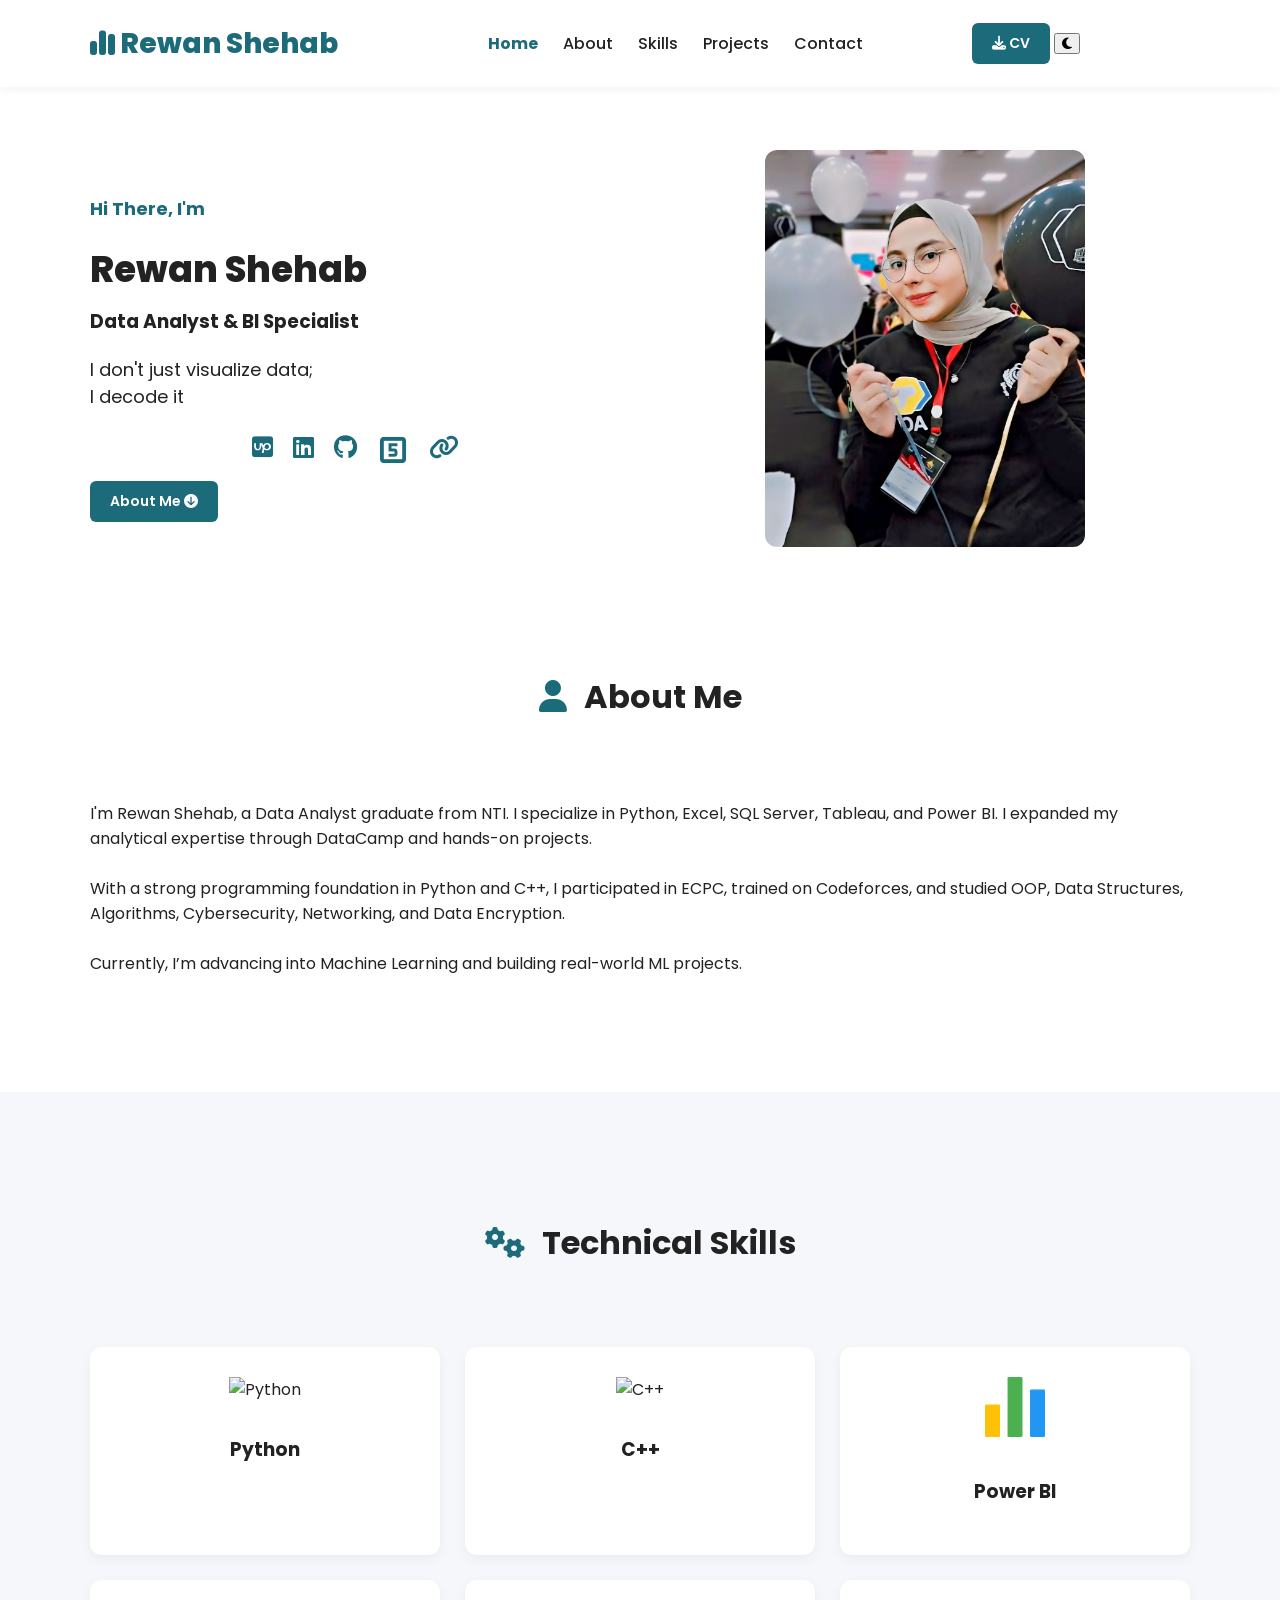
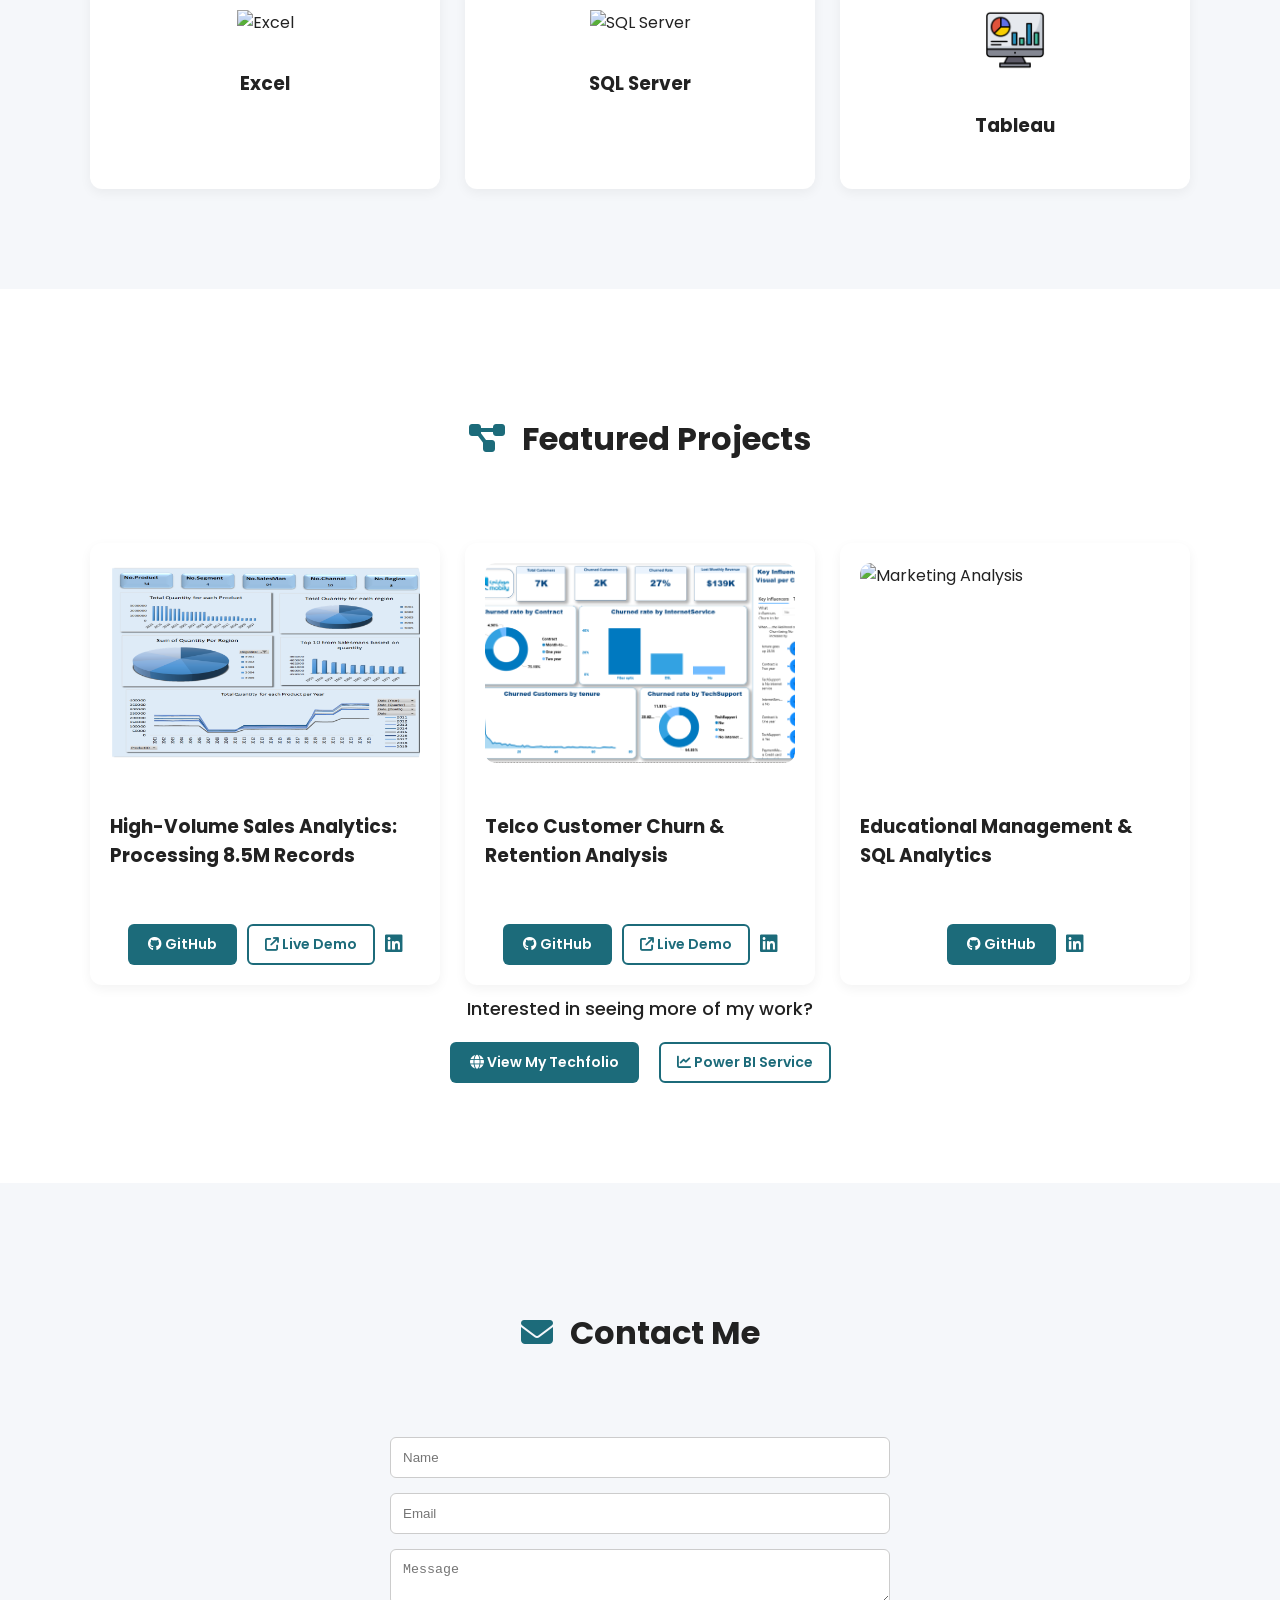
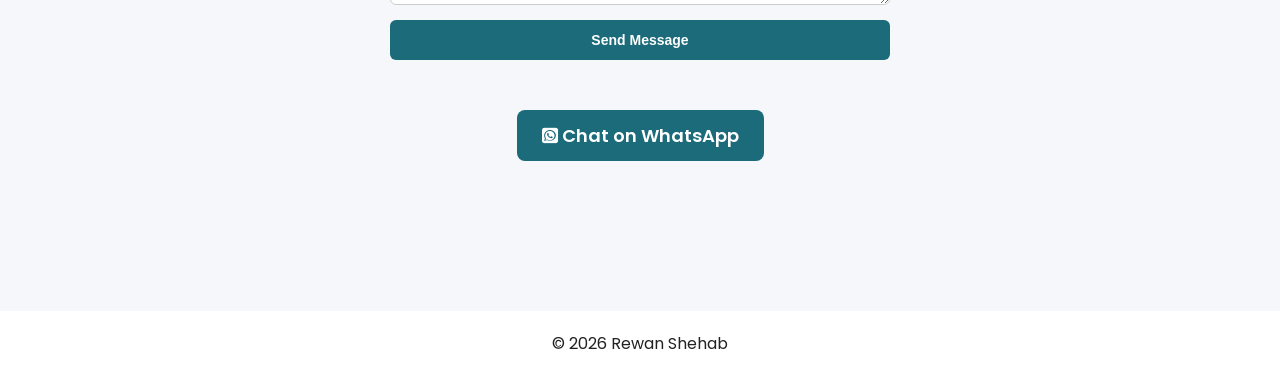
==== index.html @ ddb7e67a "Fix HTML formatting and structure" ====
<!DOCTYPE html>
<html lang="en">

<head>
    <meta charset="UTF-8">
    <meta name="viewport" content="width=device-width, initial-scale=1.0">
    <title>Rewan Shehab | Data Analyst</title>
    <meta name="description" content="Rewan Shehab - Data Analyst specialized in SQL, Python & BI.">

    <!-- Favicon -->
    <link rel="icon" type="image/x-icon" href="favicon.ico">

    <!-- Fonts -->
    <link href="https://fonts.googleapis.com/css2?family=Poppins:wght@400;600;700;800&display=swap" rel="stylesheet">

    <!-- Icons -->
    <link rel="stylesheet" href="https://cdnjs.cloudflare.com/ajax/libs/font-awesome/6.6.0/css/all.min.css">
    
    <link rel="stylesheet" href="https://fonts.googleapis.com/css2?family=Material+Symbols+Outlined:opsz,wght,FILL,GRAD@24,400,0,0" />

    <!-- CSS -->
    <link rel="stylesheet" href="style.css">
</head>

<body>

    <!-- Loader -->
    <div id="loader">
        <div class="spinner"></div>
    </div>

    <!-- Navbar -->
    <header class="navbar">
        <div class="container nav-container">
            <a href="#" class="logo">
                <i class="fa-solid fa-chart-simple"></i> Rewan Shehab
            </a>

            <nav>
                <ul class="nav-links">
                    <li><a href="#hero">Home</a></li>
                    <li><a href="#about">About</a></li>
                    <li><a href="#skills">Skills</a></li>
                    <li><a href="#portfolio">Projects</a></li>
                    <li><a href="#contact">Contact</a></li>
                </ul>
            </nav>

            <div class="actions">
                <a href="Rewan_CV.pdf" target="_blank" class="btn-primary">
                    <i class="fa-solid fa-download"></i> CV
                </a>
                <button id="theme-toggle"><i class="fa-solid fa-moon"></i></button>
            </div>

            <div class="hamburger" id="hamburger">
                <span></span>
                <span></span>
                <span></span>
            </div>
        </div>
    </header>

    <!-- Hero Section -->
    <section id="hero" class="hero reveal">
        <div class="container hero-container">
            <div class="hero-text">
                <p><span>Hi There, I'm</span></p>
                <h1>Rewan Shehab</h1>
                <h3>Data Analyst & BI Specialist</h3>
                <p>I don't just visualize data;<br>I decode it</p>

                <!-- Social Links -->
                <div class="hero-social">
                    <a href="https://www.upwork.com/freelancers/~01dd192401f9589a62" target="_blank"><i
                            class="fa-brands fa-square-upwork"></i></a>
                    <a href="https://www.linkedin.com/in/rwan-shehab-790723240/" target="_blank"><i
                            class="fa-brands fa-linkedin"></i></a>
                    <a href="https://github.com/rewanshehab0120" target="_blank"><i 
                        class="fa-brands fa-github"></i></a>
                    <a href="https://khamsat.com/user/rwan0120" target="_blank">
                        <span class="material-symbols-outlined">looks_5</span></a>
                    <a href="https://linktr.ee/rewanshehab" target="_blank"><i 
                        class="fa-solid fa-link"></i></i></a>
                </div>

                <a href="#about" class="btn-primary">About Me <i class="fa-solid fa-circle-arrow-down"></i></a>
            </div>

            <div class="hero-img">
                <img src="image/Picsart_24-07-28_05-03-07-877.jpg" alt="Rewan Shehab">
            </div>
        </div>
    </section>

    <!-- About -->
    <section id="about" class="section reveal">
        <div class="container">
            <h2 class="section-title"><i class="fa-solid fa-user"></i> About Me</h2>
            <p class="about-text">
                I'm Rewan Shehab, a Data Analyst graduate from NTI. I specialize in Python, Excel, SQL Server, Tableau,
                and Power BI.
                I expanded my analytical expertise through DataCamp and hands-on projects.<br><br>
                With a strong programming foundation in Python and C++, I participated in ECPC, trained on Codeforces,
                and studied OOP, Data Structures, Algorithms, Cybersecurity, Networking, and Data Encryption.<br><br>
                Currently, I’m advancing into Machine Learning and building real-world ML projects.
            </p>
        </div>
    </section>

    <!-- Skills -->
    <section id="skills" class="section bg-light reveal">
        <div class="container">
            <h2 class="section-title"><i class="fa-solid fa-gears"></i> Technical Skills</h2>
            <div class="grid">
                <div class="card"><img src="image/python.png" alt="Python">
                    <h3>Python</h3>
                </div>
                <div class="card"><img src="image/c-.png" alt="C++">
                    <h3>C++</h3>
                </div>
                <div class="card"><img src="image/bar-graph.png" alt="Power BI">
                    <h3>Power BI</h3>
                </div>
                <div class="card"><img src="image/logo.png" alt="Excel">
                    <h3>Excel</h3>
                </div>
                <div class="card"><img src="image/database (1).png" alt="SQL Server">
                    <h3>SQL Server</h3>
                </div>
                <div class="card"><img src="image/dashboard (1).png" alt="Tableau">
                    <h3>Tableau</h3>
                </div>
            </div>
        </div>
    </section>

    <!-- Portfolio -->
    <section id="portfolio" class="section reveal">
        <div class="container">
            <h2 class="section-title"><i class="fa-solid fa-diagram-project"></i> Featured Projects</h2>
            <div class="grid">

                <!-- Project 1 -->
                <div class="card project-card">
                    <div class="project-img"><img src="image/Presentation1.png" alt="Sales Dashboard"></div>
                    <h3>High-Volume Sales Analytics: Processing 8.5M Records</h3>
                    <div class="project-tooltip">Scalable Sales Dashboard built to handle 8.5M rows. Focused on Big Data
                        optimization, advanced data modeling, and actionable business intelligence using Excel.</div>
                    <div class="project-links">
                        <a href="https://github.com/rewanshehab0120/-Excel-Big-Data-Dashboard" target="_blank"
                            class="btn-primary"><i class="fa-brands fa-github"></i> GitHub</a>
                        <a href="https://1drv.ms/x/c/60846860529561d6/IQDmeclMFhC2Q6IjA-Kvrlv1AdMljnfy6FpdQVkGRigdN3s?e=RHH8nO" target="_blank" class="btn-secondary"><i
                                class="fa-solid fa-arrow-up-right-from-square"></i> Live Demo</a>
                        <a href="https://www.linkedin.com/posts/rwan-shehab_datavisualization-datastorytelling-cleandesign-activity-7430231089593352192-PJX9?utm_source=social_share_send&utm_medium=member_desktop_web&rcm=ACoAADvoTpwBvYobQbEfdiX_5pjuhlZHd9kIxnE" target="_blank"><i
                                class="fa-brands fa-linkedin"></i></a>
                    </div>
                </div>

                <!-- Project 2 -->
                <div class="card project-card">
                    <div class="project-img"><img src="image/Screenshot 2026-02-24 124710.png"
                            alt="Telco Customer Churn"></div>
                    <h3>Telco Customer Churn & Retention Analysis</h3>
                    <div class="project-tooltip">
                        Strategic analysis of customer retention for a Telco provider. Visualizing churn drivers and
                        behavioral patterns to provide data-driven recommendations for reducing customer loss and
                        improving loyalty.</div>
                    <div class="project-links">
                        <a href="https://github.com/rewanshehab0120/Telco-Customer-Data-Analysis" target="_blank"
                            class="btn-primary"><i class="fa-brands fa-github"></i> GitHub</a>
                        <a href="https://app.powerbi.com/groups/me/reports/f7829a0d-d00d-4693-b904-cd7fba5eaaf0/17eff8309d60a7c2008b?experience=power-bi" target="_blank" class="btn-secondary"><i
                                class="fa-solid fa-arrow-up-right-from-square"></i> Live Demo</a>
                        <a href="https://www.linkedin.com/posts/rwan-shehab_presentation-activity-7441408395754037248-PIvp?utm_source=share&utm_medium=member_desktop&rcm=ACoAADvoTpwBvYobQbEfdiX_5pjuhlZHd9kIxnE" target="_blank"><i
                                class="fa-brands fa-linkedin"></i></a>

                    </div>
                </div>

                <!-- Project 3 -->
                <div class="card project-card">
                    <div class="project-img"><img src="image/Screenshot (798)" alt="Marketing Analysis">
                    </div>
                    <h3>Educational Management & SQL Analytics</h3>
                    <div class="project-tooltip">A robust SQL Server solution for academic tracking. Featuring a fully normalized relational database, it transforms raw training data into actionable insights—from tracking trainee attendance to optimizing classroom capacity and curriculum distribution.</div>
                    <div class="project-links">
                        <a href="https://github.com/rewanshehab0120/Educational-Management-System-Database-SQL-Analytics-" target="_blank"
                            class="btn-primary"><i class="fa-brands fa-github"></i> GitHub</a>
                        <a href="https://www.linkedin.com/posts/rwan-shehab_sql-databaseabrdesign-nti-activity-7445462771883884545-lO4B?utm_source=share&utm_medium=member_desktop&rcm=ACoAADvoTpwBvYobQbEfdiX_5pjuhlZHd9kIxnE"><i
                                class="fa-brands fa-linkedin"></i></a>

                    </div>
                </div>

            </div>
        </div>
        <!-- More Projects Button -->
         
<div class="more-projects">
    <p>Interested in seeing more of my work?</p>
    <div class="more-links">
        <a href="https://techfolioo.com/profile" target="_blank" class="btn-primary">
            <i class="fa-solid fa-globe"></i> View My Techfolio
        </a>

        <a href="https://app.powerbi.com/groups/me/list?experience=power-bi" target="_blank" class="btn-secondary">
            <i class="fa-solid fa-chart-line"></i> Power BI Service
        </a>
    </div>
</div>
    </section>

    <!-- Contact -->
    <section id="contact" class="section bg-light reveal">
        <div class="container">
            <h2 class="section-title"><i class="fa-solid fa-envelope"></i> Contact Me</h2>
            <form class="contact-form" method="POST" action="https://formsubmit.co/rwanshehab15@gmail.com"
                enctype="multipart/form-data">
                <input type="text" name="name" placeholder="Name" required>
                <input type="email" name="email" placeholder="Email" required>
                <textarea name="message" placeholder="Message" required></textarea>
                <button type="submit" class="btn-primary">Send Message</button>
                <input type="hidden" name="_captcha" value="false">
            </form>
        </div>
        <!-- WhatsApp Button -->
<div class="whatsapp-button reveal">
    <a href="https://wa.me/201554217321" target="_blank" class="btn-primary">
        <i class="fa-brands fa-square-whatsapp"></i> Chat on WhatsApp
    </a>
</div>
    </section>

    <!-- Footer -->
    <footer>© 2026 Rewan Shehab</footer>

    <!-- JS -->
    <script src="script.js"></script>
</body>

</html>
---- style.css ----
:root {
    --primary: #1c6b7a;
    --bg: #ffffff;
    --text: #222;
    --light: #f5f7fa;
}

html {
    scroll-behavior: smooth;
}

body {
    font-family: 'Poppins', sans-serif;
    margin: 0;
    background: var(--bg);
    color: var(--text);
    transition: 0.3s;
}

.dark {
    --bg: #121212;
    --text: #f4f4f4;
    --light: #1e1e1e;
}

/* Container */
.container {
    width: 90%;
    max-width: 1100px;
    margin: auto;
}

/* Navbar */
.navbar {
    position: fixed;
    width: 100%;
    top: 0;
    background: var(--bg);
    box-shadow: 0 2px 10px rgba(0, 0, 0, 0.05);
    z-index: 1000;
}

.nav-container {
    display: flex;
    justify-content: space-between;
    align-items: center;
    padding: 15px 0;
}

.logo {
    font-size: 28px;
    font-weight: 800;
    text-decoration: none;
    color: var(--primary);
}

.nav-links {
    display: flex;
    gap: 25px;
    list-style: none;
}

.nav-links a {
    text-decoration: none;
    color: var(--text);
    font-weight: 500;
    transition: 0.3s;
}

.nav-links a.active {
    color: var(--primary);
    font-weight: 700;
}

/* Buttons */
.btn-primary,
.btn-secondary {
    font-size: 14px;
    padding: 8px 16px;
    border-radius: 6px;
    text-decoration: none;
    font-weight: 600;
    transition: 0.3s;
}

.btn-primary {
    background: var(--primary);
    color: #fff;
}

.btn-primary:hover {
    transform: translateY(-3px);
    opacity: 0.9;
}

.btn-secondary {
    background: transparent;
    border: 2px solid var(--primary);
    color: var(--primary);
}

.btn-secondary:hover {
    background: var(--primary);
    color: #fff;
}

/* Hero */
.hero {
    padding-top: 150px;
}

.hero-container {
    display: flex;
    align-items: center;
    justify-content: space-between;
    gap: 40px;
    flex-wrap: wrap;
}

.hero-text {
    flex: 1;
    min-width: 300px;
}

.hero-text span {
    color: var(--primary);
    font-weight: 700;
    font-size: 18px;
}

.hero-text h1 {
    font-size: 36px;
    font-weight: 800;
    margin: 10px 0;
}

.hero-text h3 {
    margin: 10px 0;
}

.hero-text p {
    font-size: 18px;
    margin: 20px 0;
}

.hero-social a .material-symbols-outlined {
    font-size: 32px; 
    color: var(--primary); 
    transition: 0.3s; 
    vertical-align: middle;
    display: inline-block;
    line-height: 1;
}


.hero-social a:hover .material-symbols-outlined {
    transform: scale(1.2);
    color: #000; 
}

.dark .hero-social a:hover .material-symbols-outlined {
    color: #ffffff; 
}

.material-symbols-outlined {
    font-family: 'Material Symbols Outlined' !important;
}
/* Social Icons Dark Mode */
.dark .hero-social a {
    color: var(--primary);
    transition: transform 0.3s, color 0.3s;
}

.dark .hero-social a:hover {
    color: #ffffff;
    transform: scale(1.2);
}

/* About Me Button Hover Effect */
a.btn-primary {
    display: inline-block;
    background: var(--primary);
    color: #fff;
    padding: 10px 20px;
    border-radius: 6px;
    text-decoration: none;
    font-weight: 600;
    transition: transform 0.3s, opacity 0.3s, box-shadow 0.3s;
}

a.btn-primary:hover {
    transform: translateY(-5px) scale(1.05);
    opacity: 0.95;
    box-shadow: 0 8px 20px rgba(0, 0, 0, 0.2);
}

.hero-img {
    flex: 1;
    min-width: 250px;
    display: flex;
    justify-content: center;
}

.hero-img img {
    width: 100%;
    max-width: 320px;
    border-radius: 12px;
    object-fit: cover;
}

.hero-social {
    margin: 15px 0;
    display: flex;
    gap: 20px;
    justify-content: center;
}

.hero-social a {
    font-size: 24px;
    color: var(--primary);
    transition: 0.3s;
}

.hero-social a:hover {
    transform: scale(1.2);
    color: #000;
}

/* Sections */
.section {
    padding: 100px 0;
}

.section-title {
    text-align: center;
    font-size: 32px;
    font-weight: 700;
    margin-bottom: 80px;
}

.section-title i {
    margin-right: 10px;
    color: var(--primary);
}

.bg-light {
    background: var(--light);
}

/* Cards */
.grid {
    display: grid;
    grid-template-columns: repeat(3, 1fr);
    gap: 25px;
}

.card {
    background: var(--bg);
    padding: 30px;
    border-radius: 12px;
    text-align: center;
    box-shadow: 0 4px 12px rgba(0, 0, 0, 0.05);
    transition: 0.3s;
}

/* 1. Global Hover Transitions */
.card, .project-card {
    transition: all 0.3s ease-in-out;
}

/* 2. Light Mode Hover Effect */
.card:hover, .project-card:hover {
    transform: translateY(-8px) scale(1.02);
    border: 1px solid #269499;
    box-shadow: 0 15px 30px rgba(0, 0, 0, 0.15), 
                0 0 15px rgba(38, 148, 153, 0.2);
    cursor: pointer;
}

/* 3. Dark Mode Hover Effect */
.dark .card:hover, .dark .project-card:hover {
    background: #1e1e1e;
    border: 1px solid var(--primary);
    box-shadow: 0 0 20px rgba(28, 107, 122, 0.5); 
    transform: translateY(-8px) scale(1.02);
}

#skills .card img {
    width: 60px;
    height: 60px;
    object-fit: contain;
    margin-bottom: 15px;
}

/* LinkedIn Icon inside project card */
.project-links a:not(.btn-primary):not(.btn-secondary) {
    font-size: 20px;
    color: var(--primary);
    display: flex;
    align-items: center;
    justify-content: center;
    transition: 0.3s;
}

.project-links a:not(.btn-primary):not(.btn-secondary):hover {
    transform: scale(1.2);
    color: #000;
}

/* Dark mode */
.dark .project-links a:not(.btn-primary):not(.btn-secondary) {
    color: var(--primary);
}

.dark .project-links a:not(.btn-primary):not(.btn-secondary):hover {
    color: #ffffff;
}


.project-links a {
    text-decoration: none;
}

/* Project Cards */
.project-card {
    position: relative;
    background: var(--bg);
    padding: 20px;
    border-radius: 12px;
    text-align: left;
    box-shadow: 0 4px 12px rgba(0, 0, 0, 0.05);
    transition: 0.3s;
    display: flex;
    flex-direction: column;
    justify-content: space-between;
    height: 100%;
}

/* Dark Mode Project Card Active Effect */
.dark .project-card:active {
    border-color: var(--primary);
    box-shadow: 0 12px 24px rgba(0, 212, 211, 0.4);
    transform: translateY(-3px) scale(1.02);
    transition: all 0.2s ease;
}

.project-card:hover {
    transform: translateY(-5px) scale(1.03);
    border-color: #269499;
    box-shadow: 0 0 10px rgba(38, 148, 153, 0.3);
    cursor: pointer;
}

.project-img {
    width: 100%;
    height: 200px;
    overflow: hidden;
    border-radius: 10px;
    margin-bottom: 10px;
}

.project-img img {
    width: 100%;
    height: 200px;
    object-fit: cover;
    border-radius: 10px;
}

.project-tooltip {
    position: absolute;
    top: 10px;
    left: 50%;
    transform: translateX(-50%);
    background: rgba(28, 107, 122, 0.9);
    color: #fff;
    padding: 10px;
    font-size: 14px;
    opacity: 0;
    transition: 0.3s;
    border-radius: 8px;
    pointer-events: none;
    width: 90%;
    text-align: center;
    z-index: 2;
    line-height: 1.5;
    font-weight: 400;
}

.project-card:hover .project-tooltip {
    opacity: 1;
}

.project-links {
    display: flex;
    gap: 10px;
    justify-content: center;
    margin-top: 15px;
}

#portfolio .grid {
    margin-top: 50px;
}

.more-projects {
    text-align: center;
    margin-top: 50px;
}

.more-projects p {
    font-size: 18px;
    margin-bottom: 20px;
    color: var(--text);
    font-weight: 500;
}

.more-links {
    display: flex;
    justify-content: center;
    gap: 20px;
    flex-wrap: wrap;
}

.more-links a {
    transition: all 0.3s ease;
}

.more-links a:hover {
    transform: translateY(-5px);
}

/* Contact Form */
.contact-form {
    display: flex;
    flex-direction: column;
    gap: 15px;
    max-width: 500px;
    margin: auto;
}

.contact-form input,
.contact-form textarea {
    padding: 12px;
    border-radius: 6px;
    border: 1px solid #ccc;
}

.contact-form button {
    padding: 12px;
    border: none;
    background: var(--primary);
    color: #fff;
    border-radius: 6px;
}

body.dark .contact-form input,
body.dark .contact-form textarea {
    background: #1e1e1e;
    color: #f4f4f4;
    border: 1px solid #333;
}

body.dark .contact-form button {
    background: var(--primary);
    color: #fff;
}

/* Dark Mode Tooltip Enhancement */
.dark .project-tooltip {
    background: rgba(30, 41, 59, 0.95);
    border: 1px solid var(--primary);
    color: #ffffff;
    box-shadow: 0 10px 15px -3px rgba(0, 0, 0, 0.5);
    backdrop-filter: blur(4px);
}

.dark .project-card {
    border: 1px solid #222;
}

/* WhatsApp Button Style */
.whatsapp-button {
    text-align: center;
    margin: 50px 0;
}

.whatsapp-button a {
    font-size: 18px;
    padding: 12px 25px;
    border-radius: 8px;
    display: inline-block;
    transition: transform 0.3s, box-shadow 0.3s;
}

.whatsapp-button a:hover {
    transform: translateY(-5px) scale(1.05);
    box-shadow: 0 8px 20px rgba(0, 0, 0, 0.2);
}

/* Footer */
footer {
    text-align: center;
    padding: 20px 0;
    background: var(--bg);
    color: var(--text);
}

/* Loader */
#loader {
    position: fixed;
    width: 100%;
    height: 100vh;
    background: #111;
    display: flex;
    justify-content: center;
    align-items: center;
    z-index: 9999;
}

.spinner {
    width: 50px;
    height: 50px;
    border: 5px solid #fff;
    border-top: 5px solid var(--primary);
    border-radius: 50%;
    animation: spin 1s linear infinite;
}

@keyframes spin {
    to {
        transform: rotate(360deg);
    }
}

/* Reveal */
.reveal {
    opacity: 0;
    transform: translateY(40px);
    transition: 0.8s;
}

.reveal.active {
    opacity: 1;
    transform: translateY(0);
}

/* Responsive */
@media(max-width: 768px) {
    .hero-container {
        flex-direction: column;
        text-align: center;
    }

    .grid {
        grid-template-columns: 1fr;
    }

    .nav-links {
        display: none;
    }
}
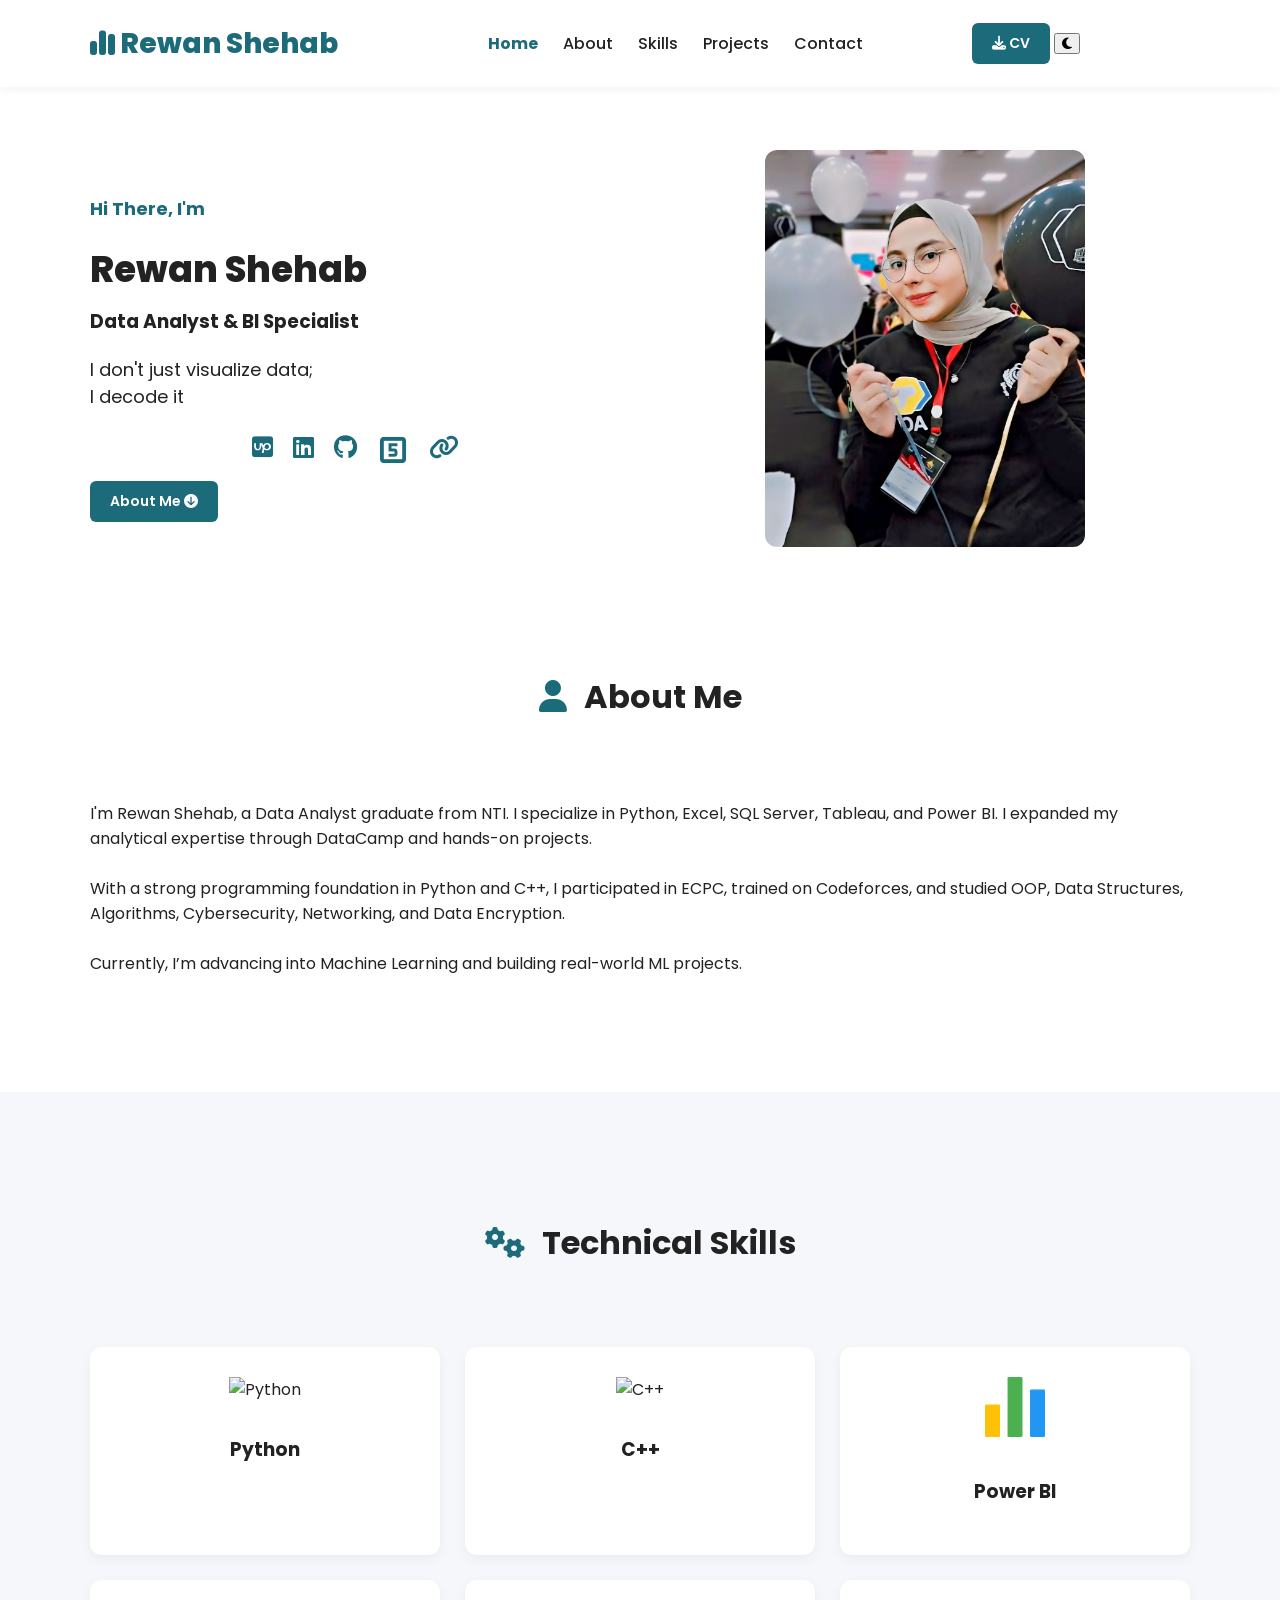
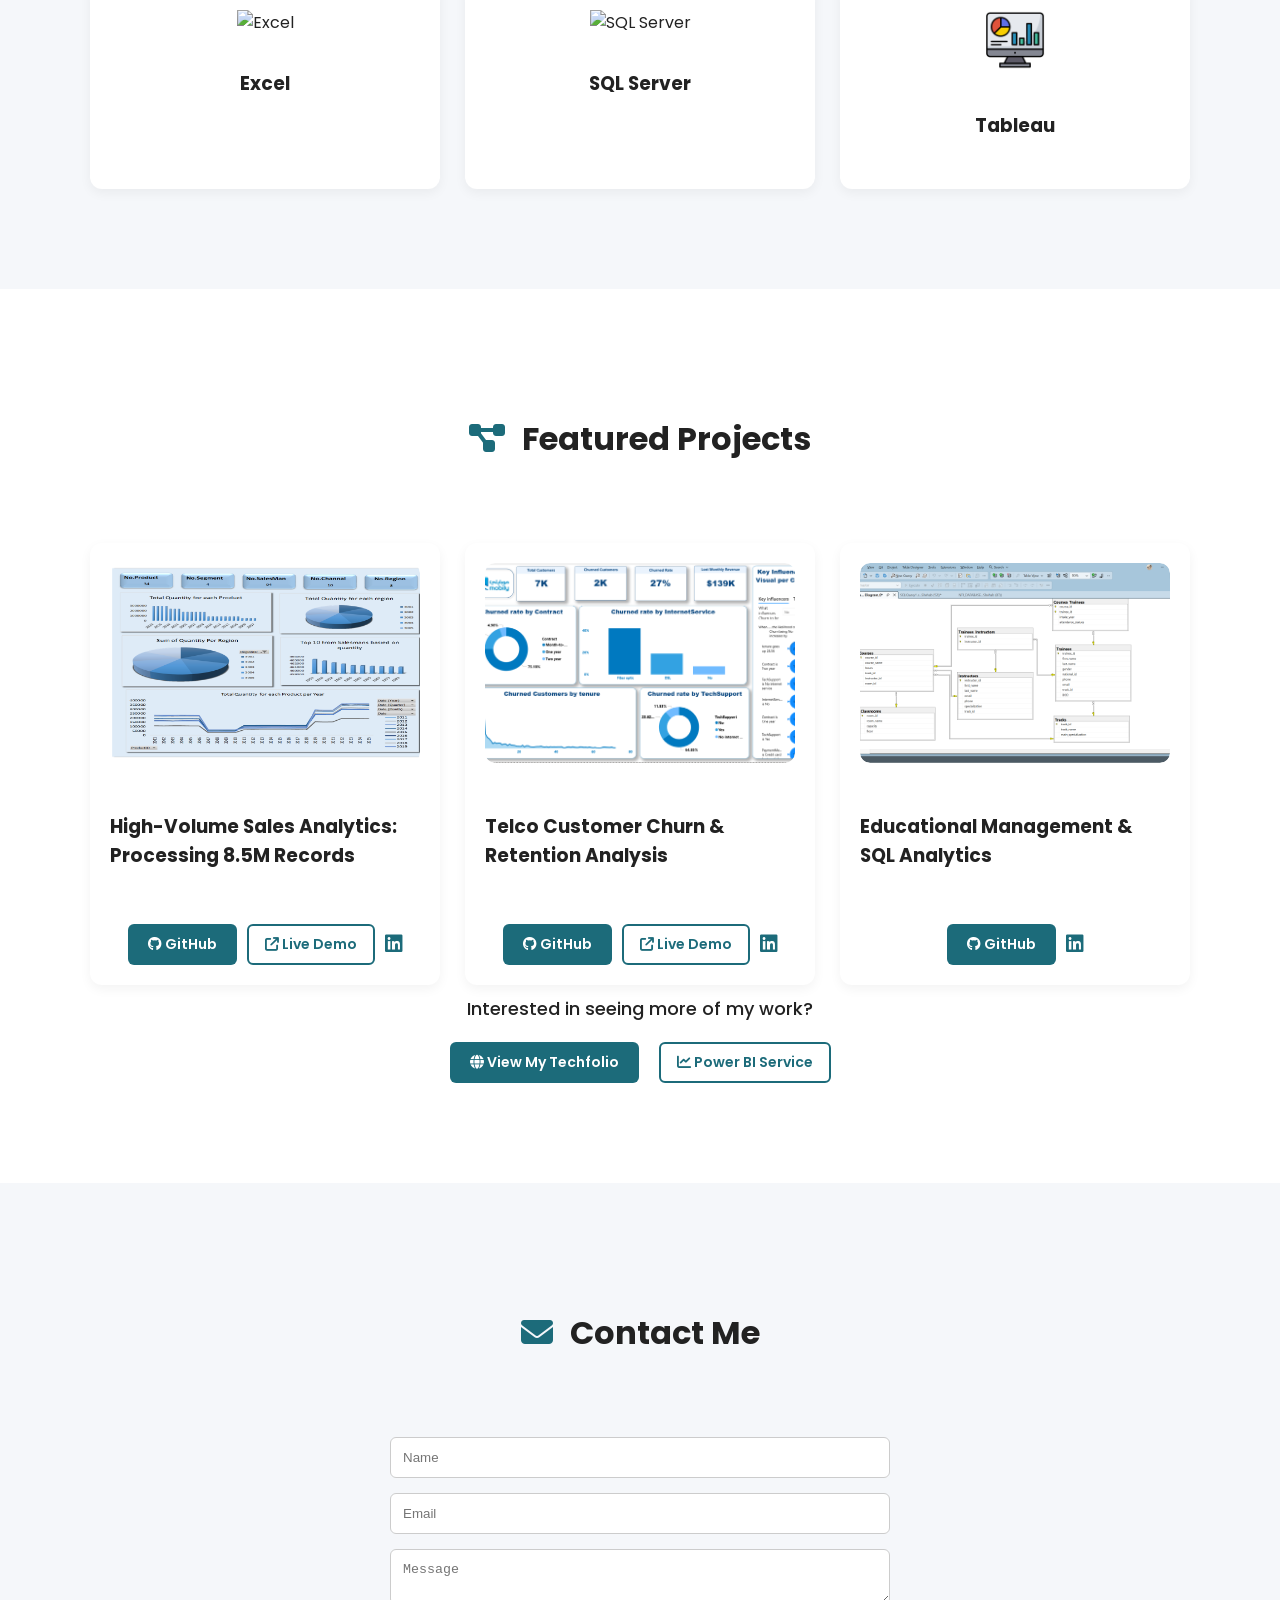
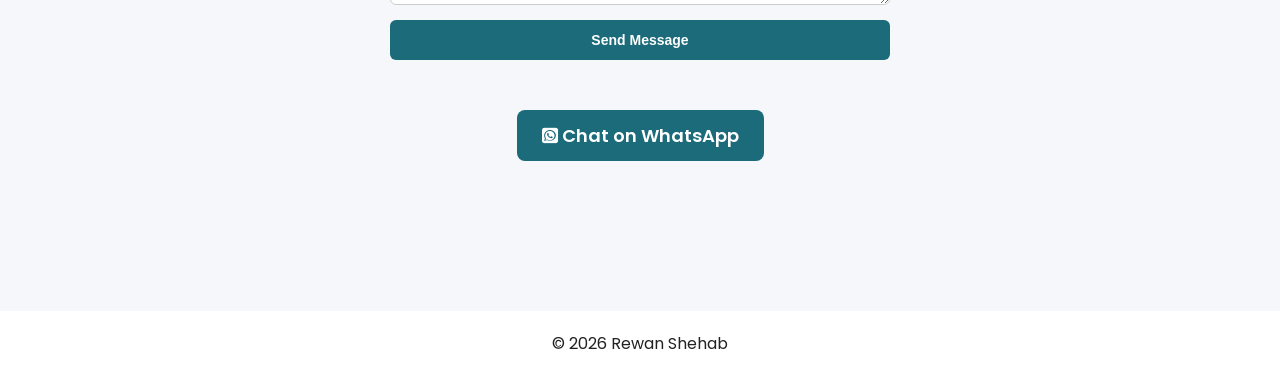
==== commit 605b970d: "Fix HTML formatting and structure" ====
--- a/index.html
+++ b/index.html
@@ -179,7 +179,7 @@
 
                 <!-- Project 3 -->
                 <div class="card project-card">
-                    <div class="project-img"><img src="image/Screenshot (798)" alt="Marketing Analysis">
+                    <div class="project-img"><img src="image/Screenshot(798).png" alt="Marketing Analysis">
                     </div>
                     <h3>Educational Management & SQL Analytics</h3>
                     <div class="project-tooltip">A robust SQL Server solution for academic tracking. Featuring a fully normalized relational database, it transforms raw training data into actionable insights—from tracking trainee attendance to optimizing classroom capacity and curriculum distribution.</div>
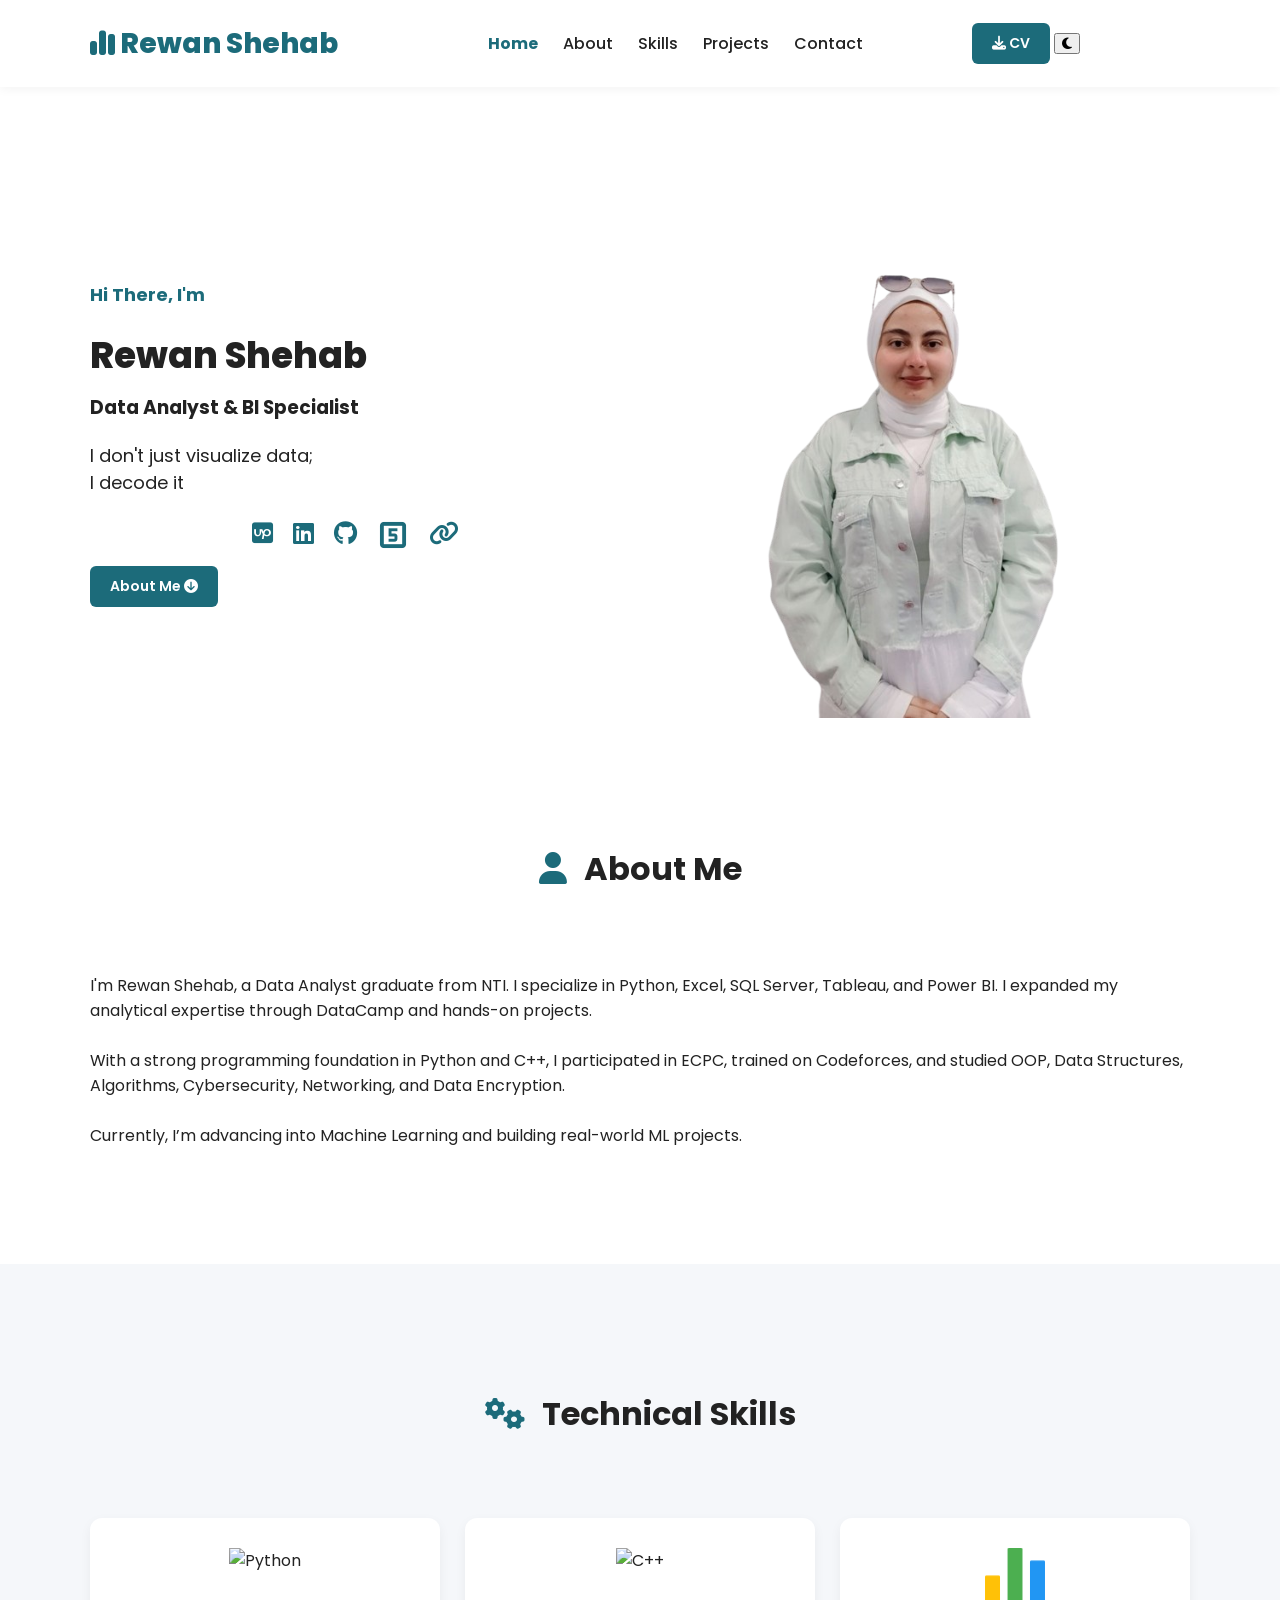
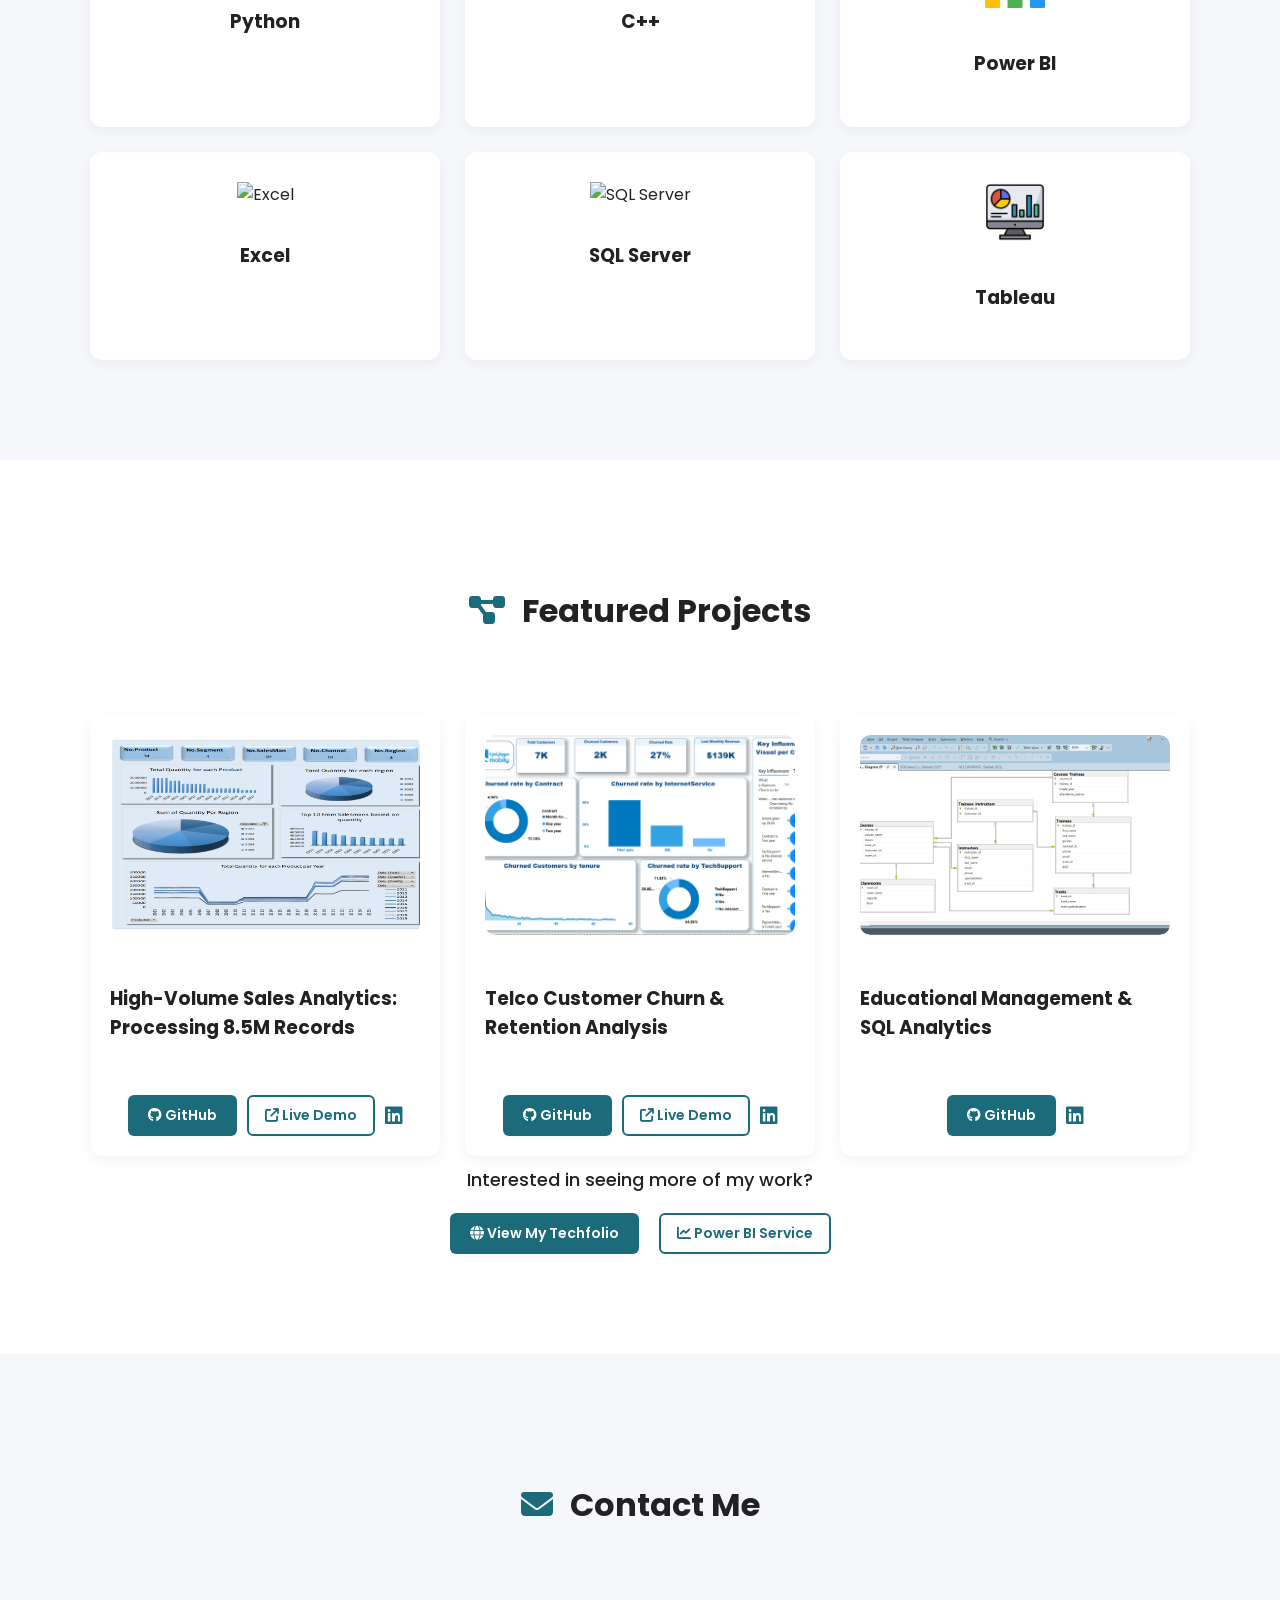
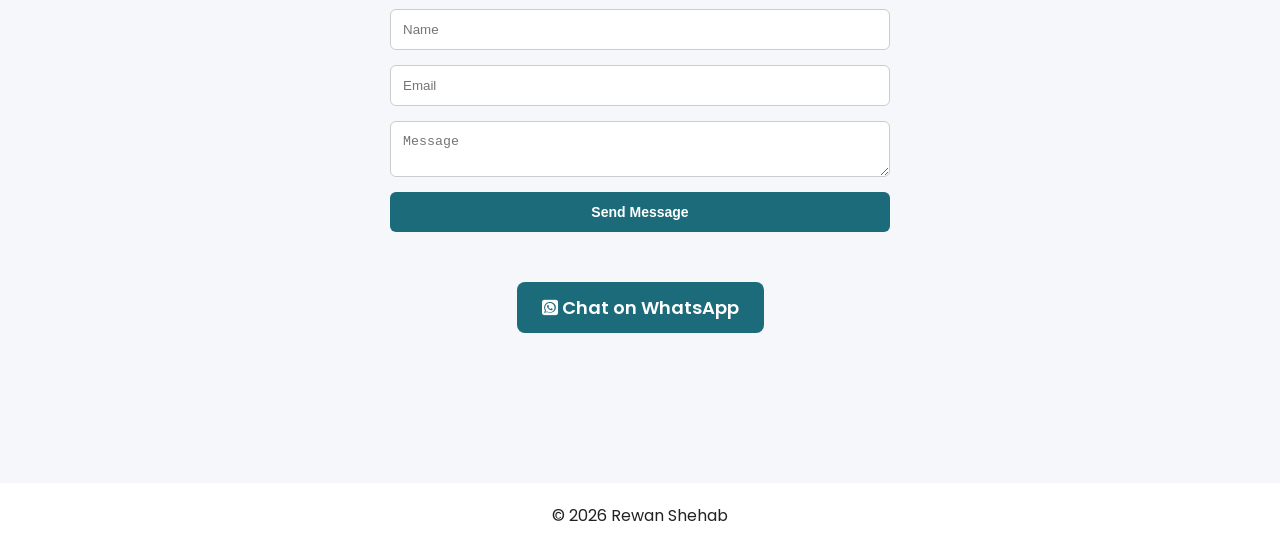
==== commit 1a010cec: "Fix HTML encoding issues in index.html" ====
--- a/index.html
+++ b/index.html
@@ -47,7 +47,7 @@
             </nav>
 
             <div class="actions">
-                <a href="Rewan_CV.pdf" target="_blank" class="btn-primary">
+                <a href="Rewan_Shehab_Data_Analyst_CV.pdf" target="_blank" class="btn-primary">
                     <i class="fa-solid fa-download"></i> CV
                 </a>
                 <button id="theme-toggle"><i class="fa-solid fa-moon"></i></button>
@@ -88,7 +88,7 @@
             </div>
 
             <div class="hero-img">
-                <img src="image/Picsart_24-07-28_05-03-07-877.jpg" alt="Rewan Shehab">
+                <img src="image/Untitled_design__1_-removebg-preview.png" alt="Rewan Shehab">
             </div>
         </div>
     </section>
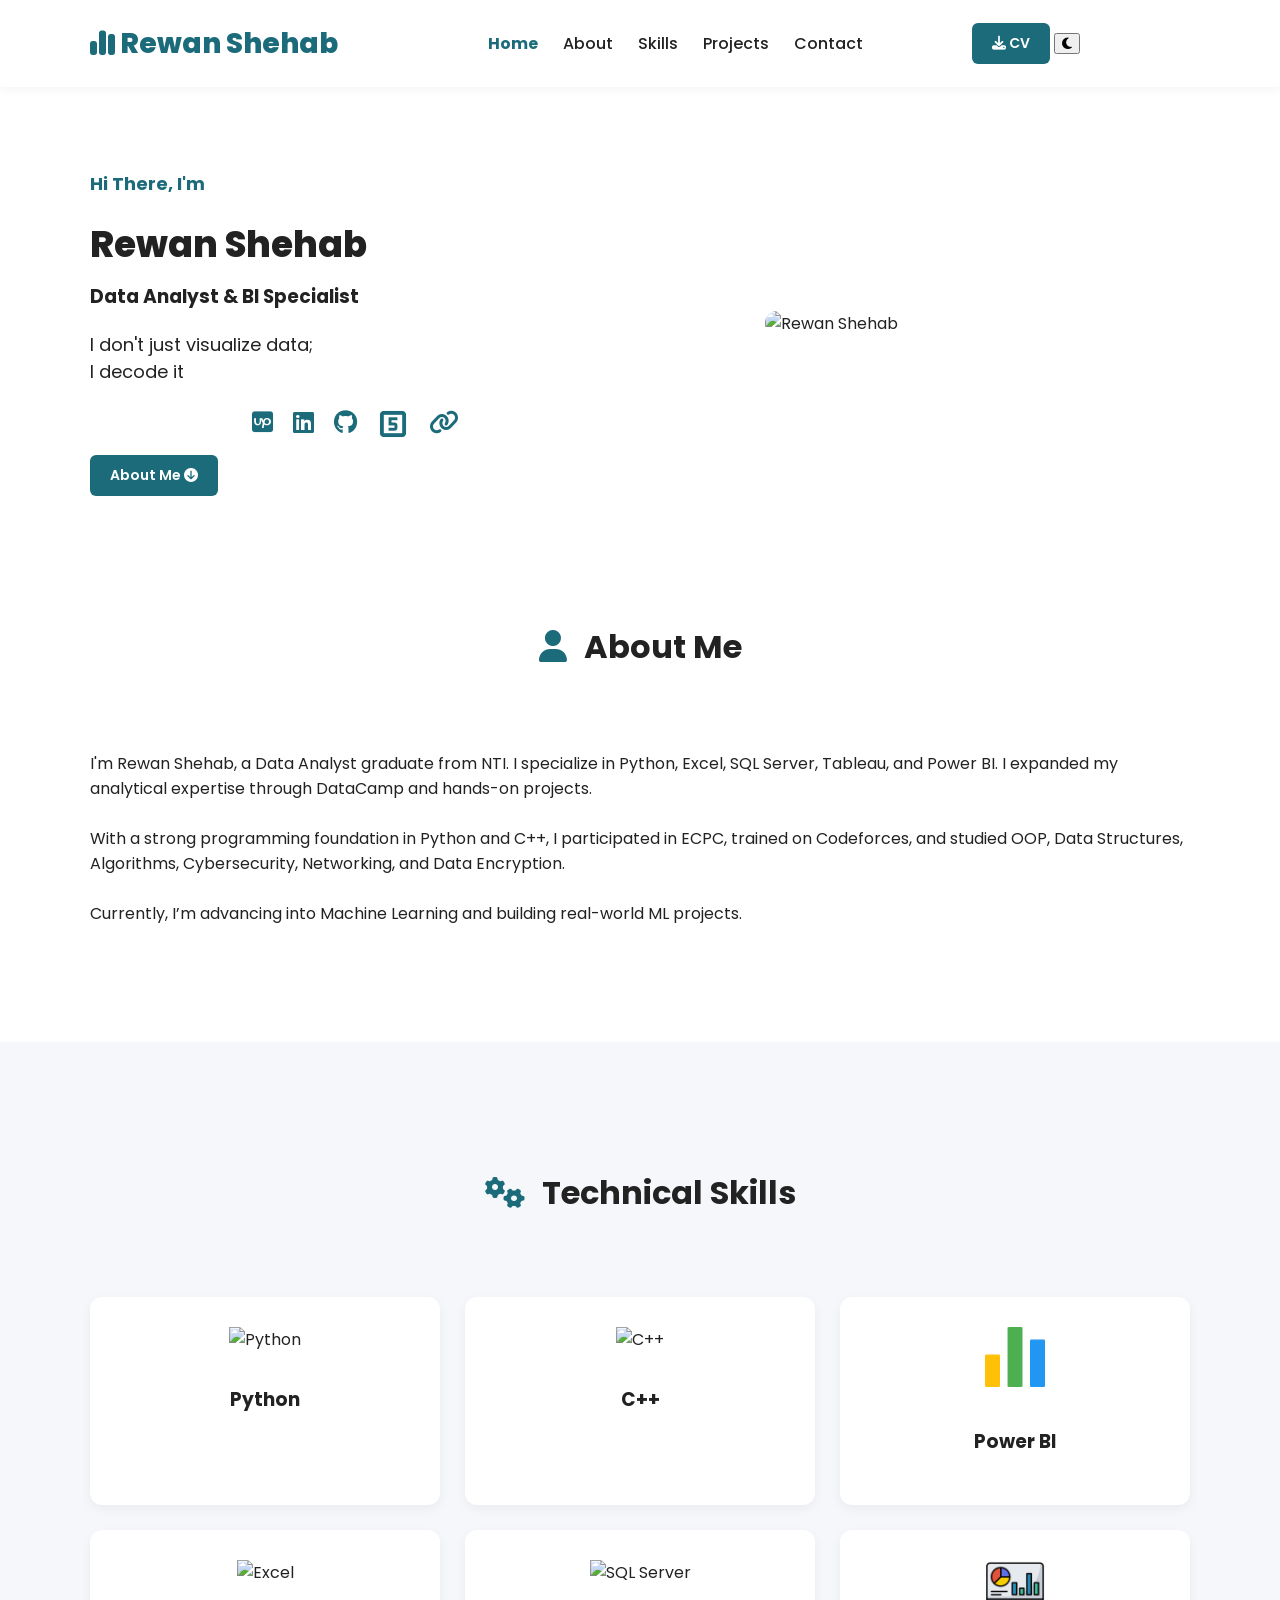
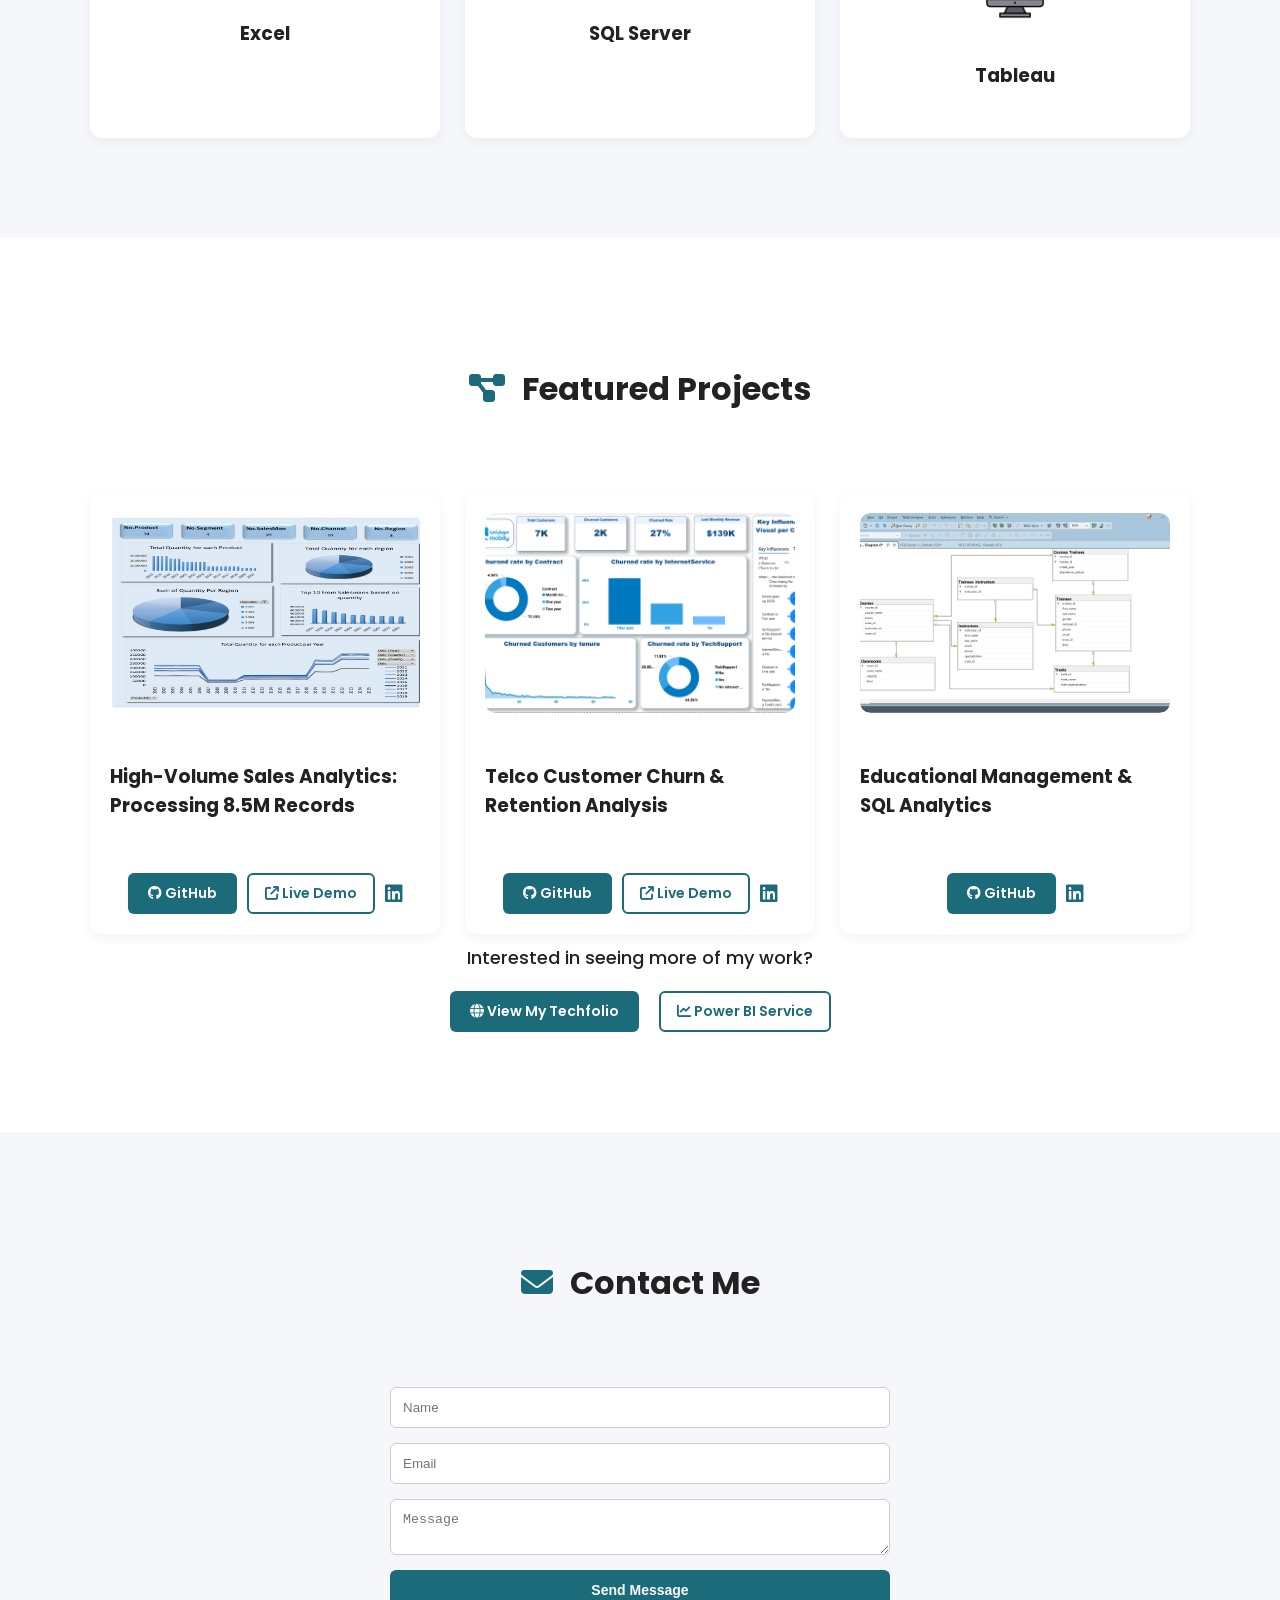
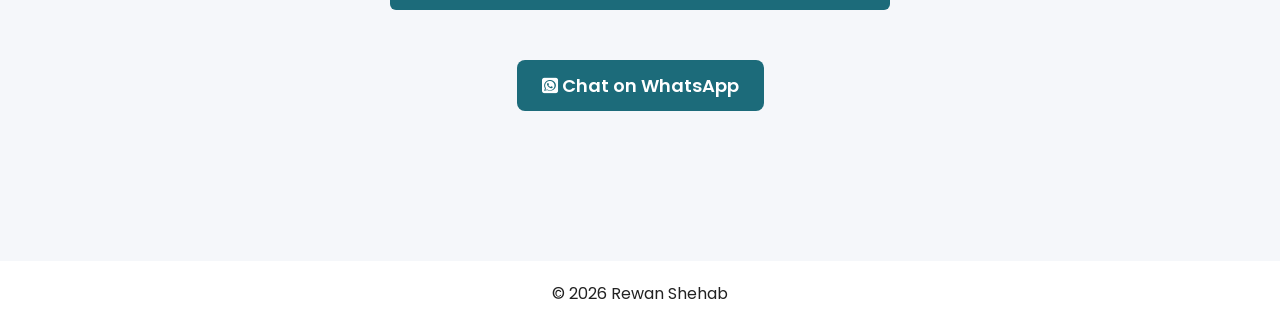
==== commit 673e605d: "Fix HTML structure and update content" ====
--- a/index.html
+++ b/index.html
@@ -88,7 +88,7 @@
             </div>
 
             <div class="hero-img">
-                <img src="image/Untitled_design__1_-removebg-preview.png" alt="Rewan Shehab">
+                <img src="image/Untitled_design(3).png" alt="Rewan Shehab">
             </div>
         </div>
     </section>
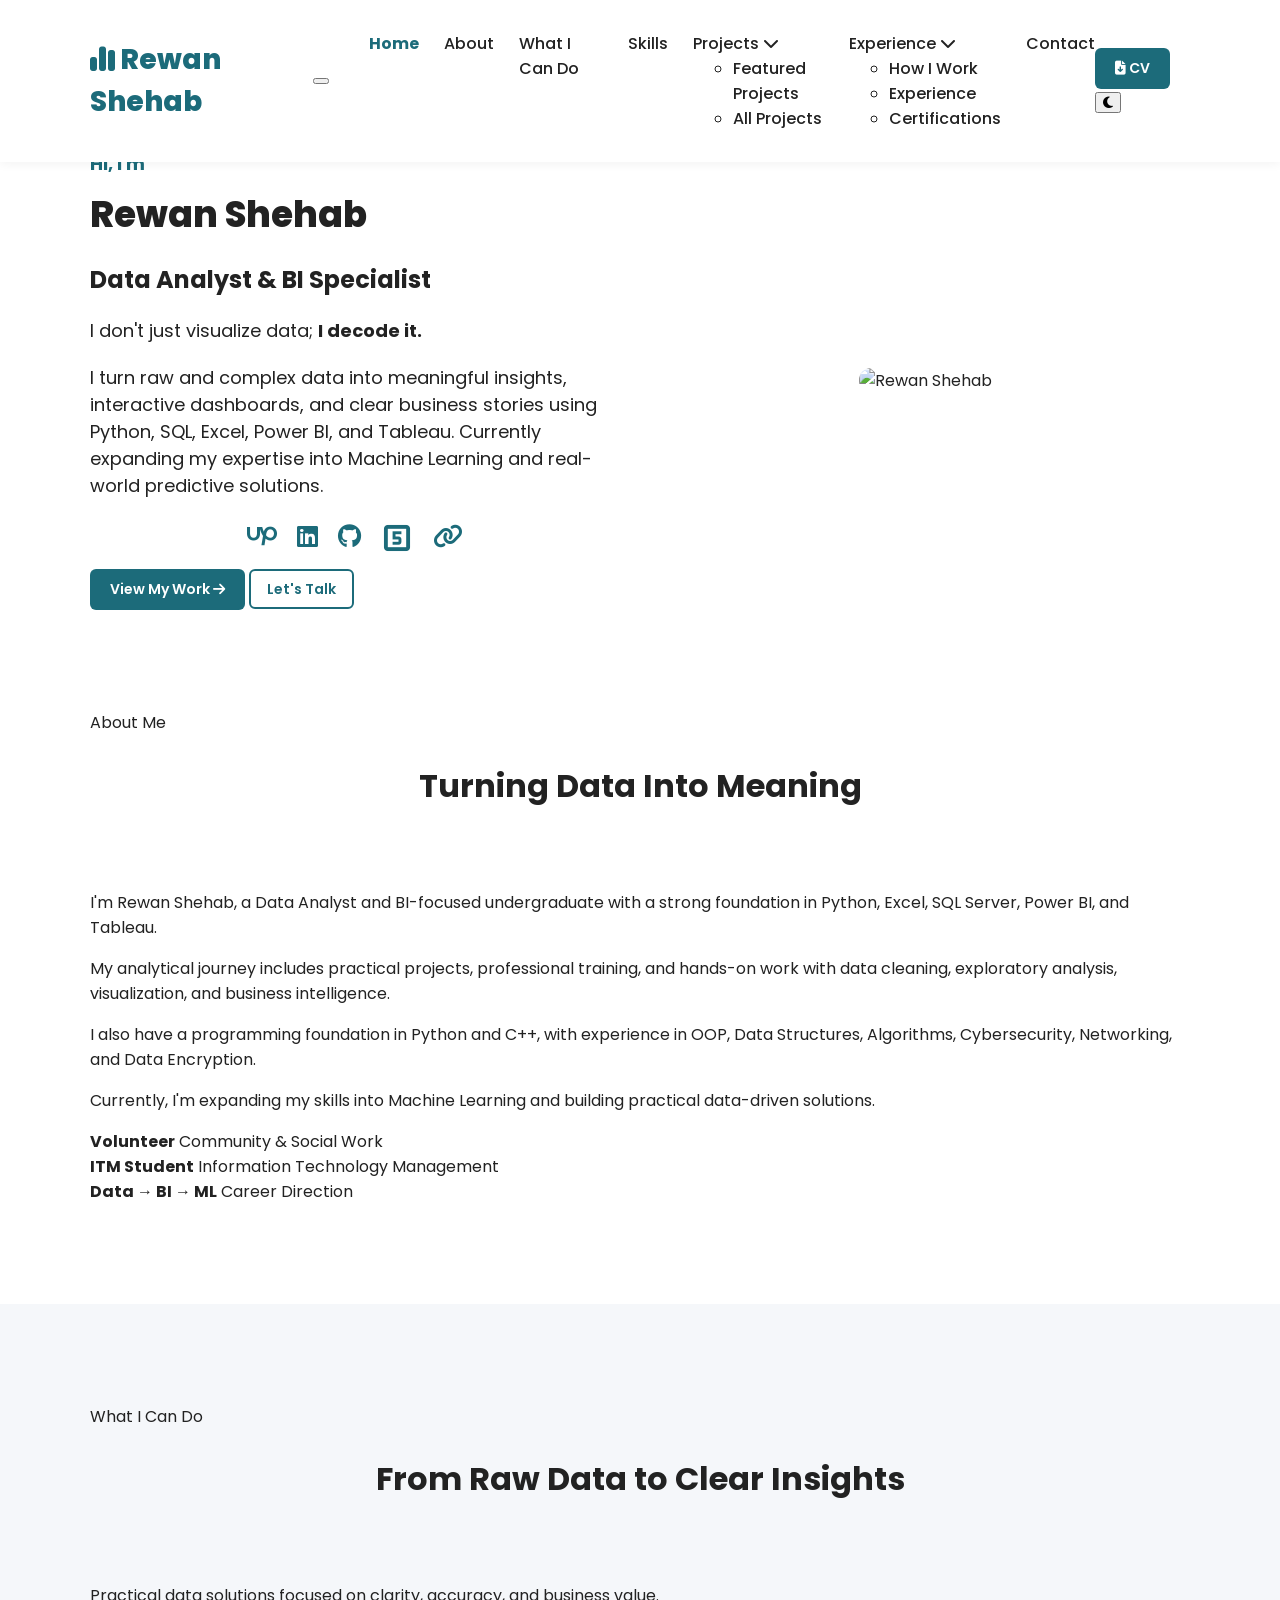
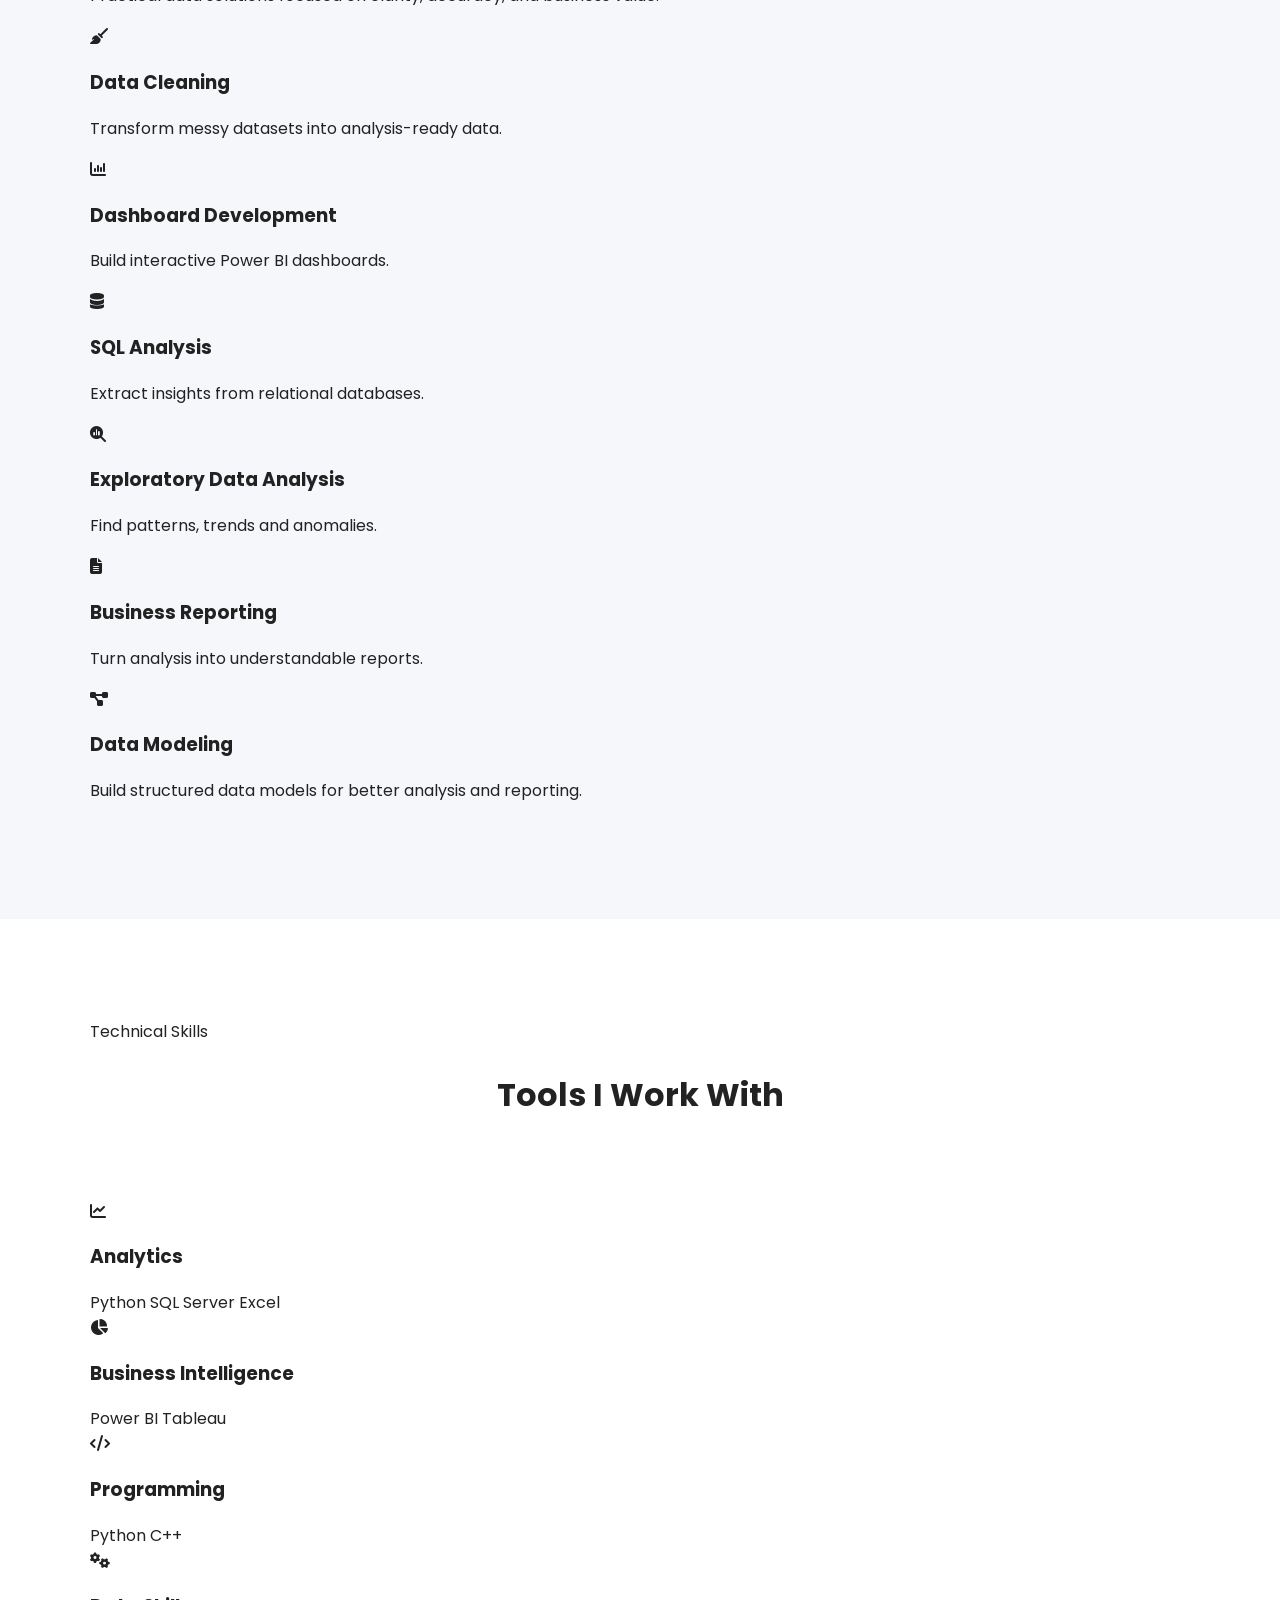
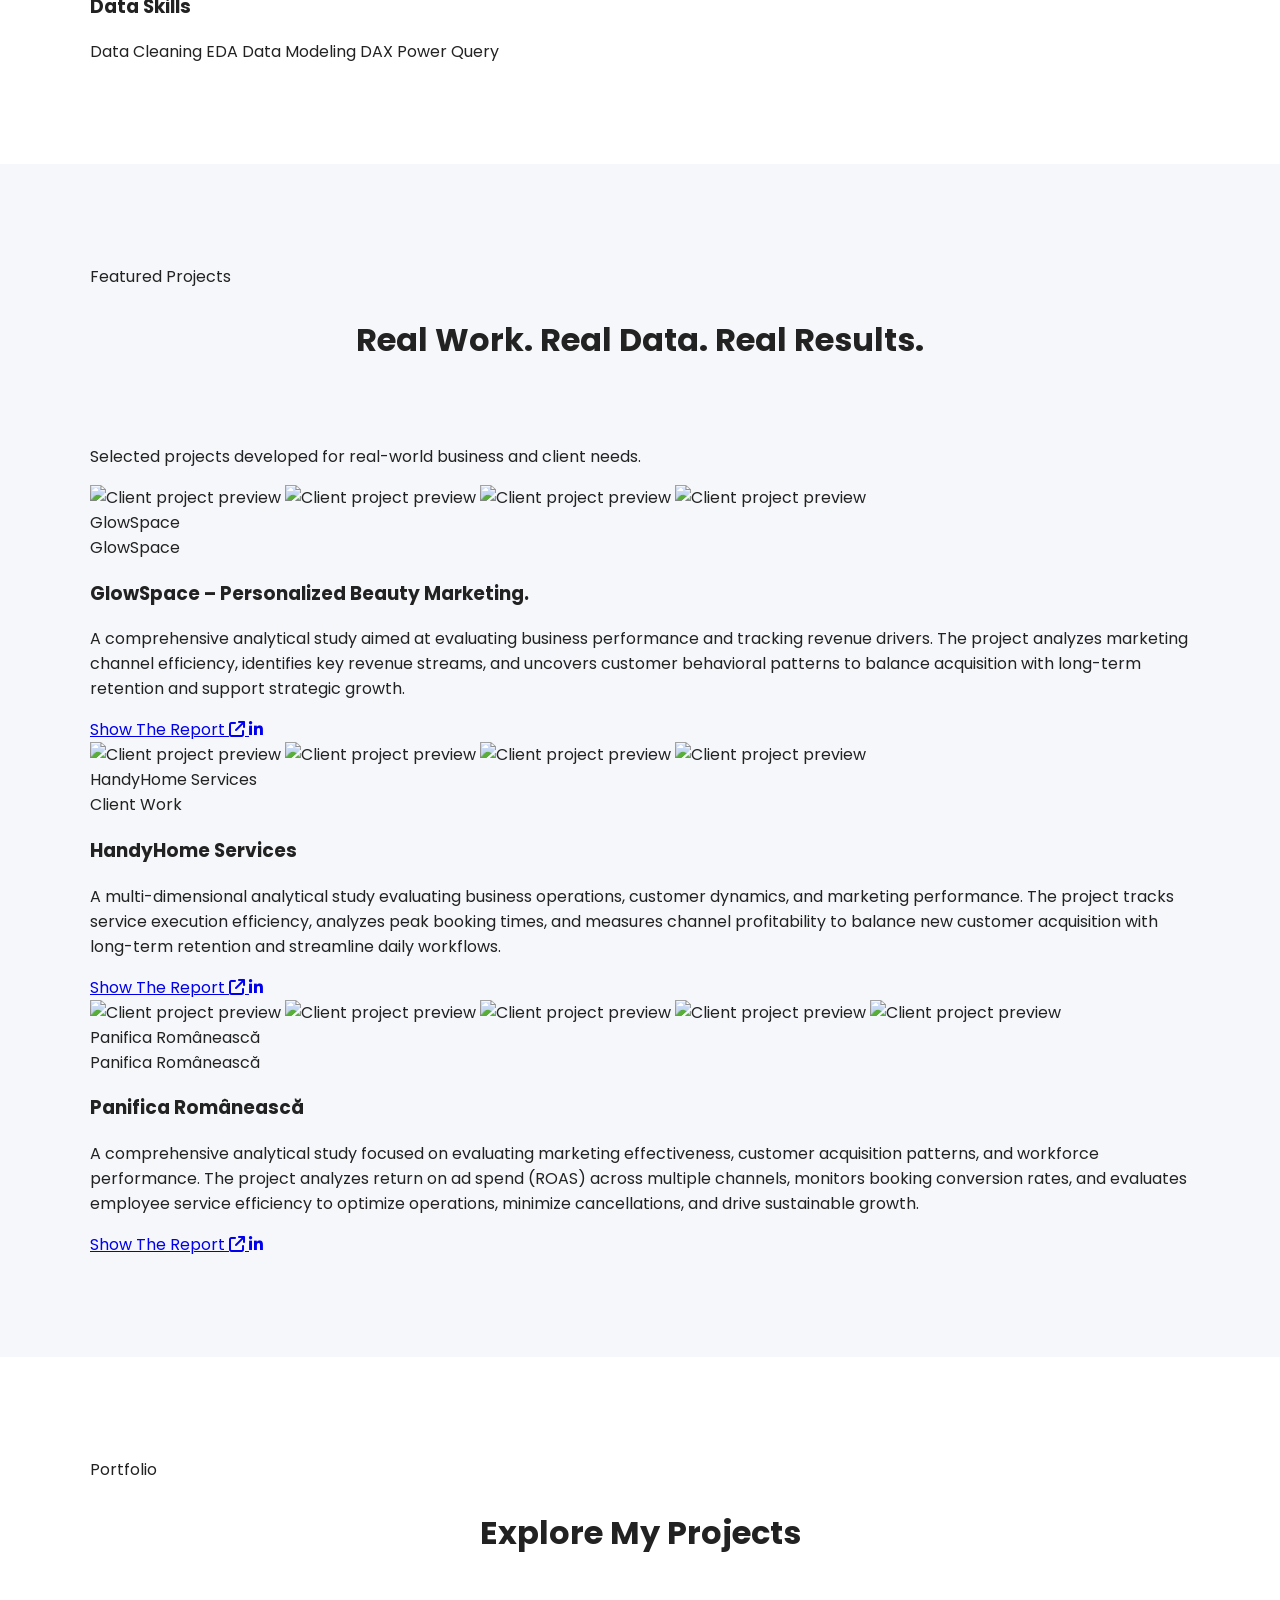
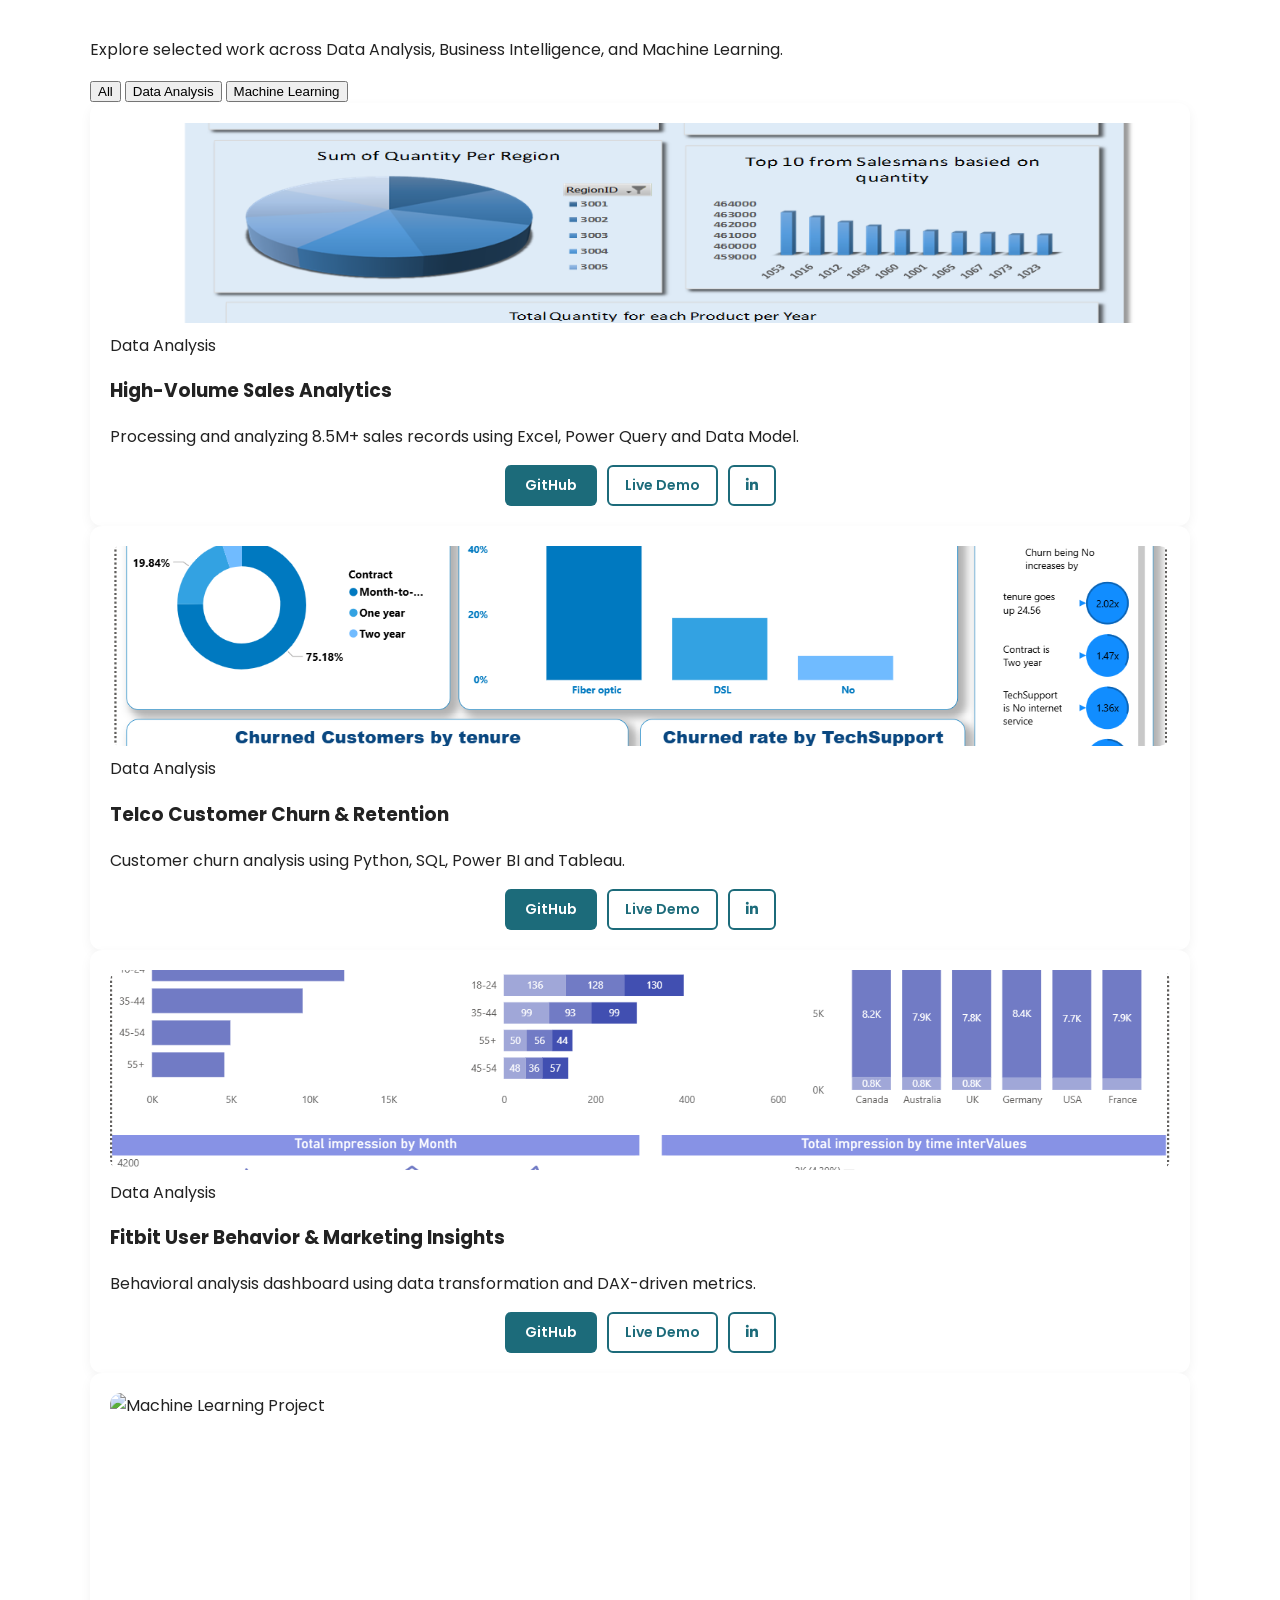
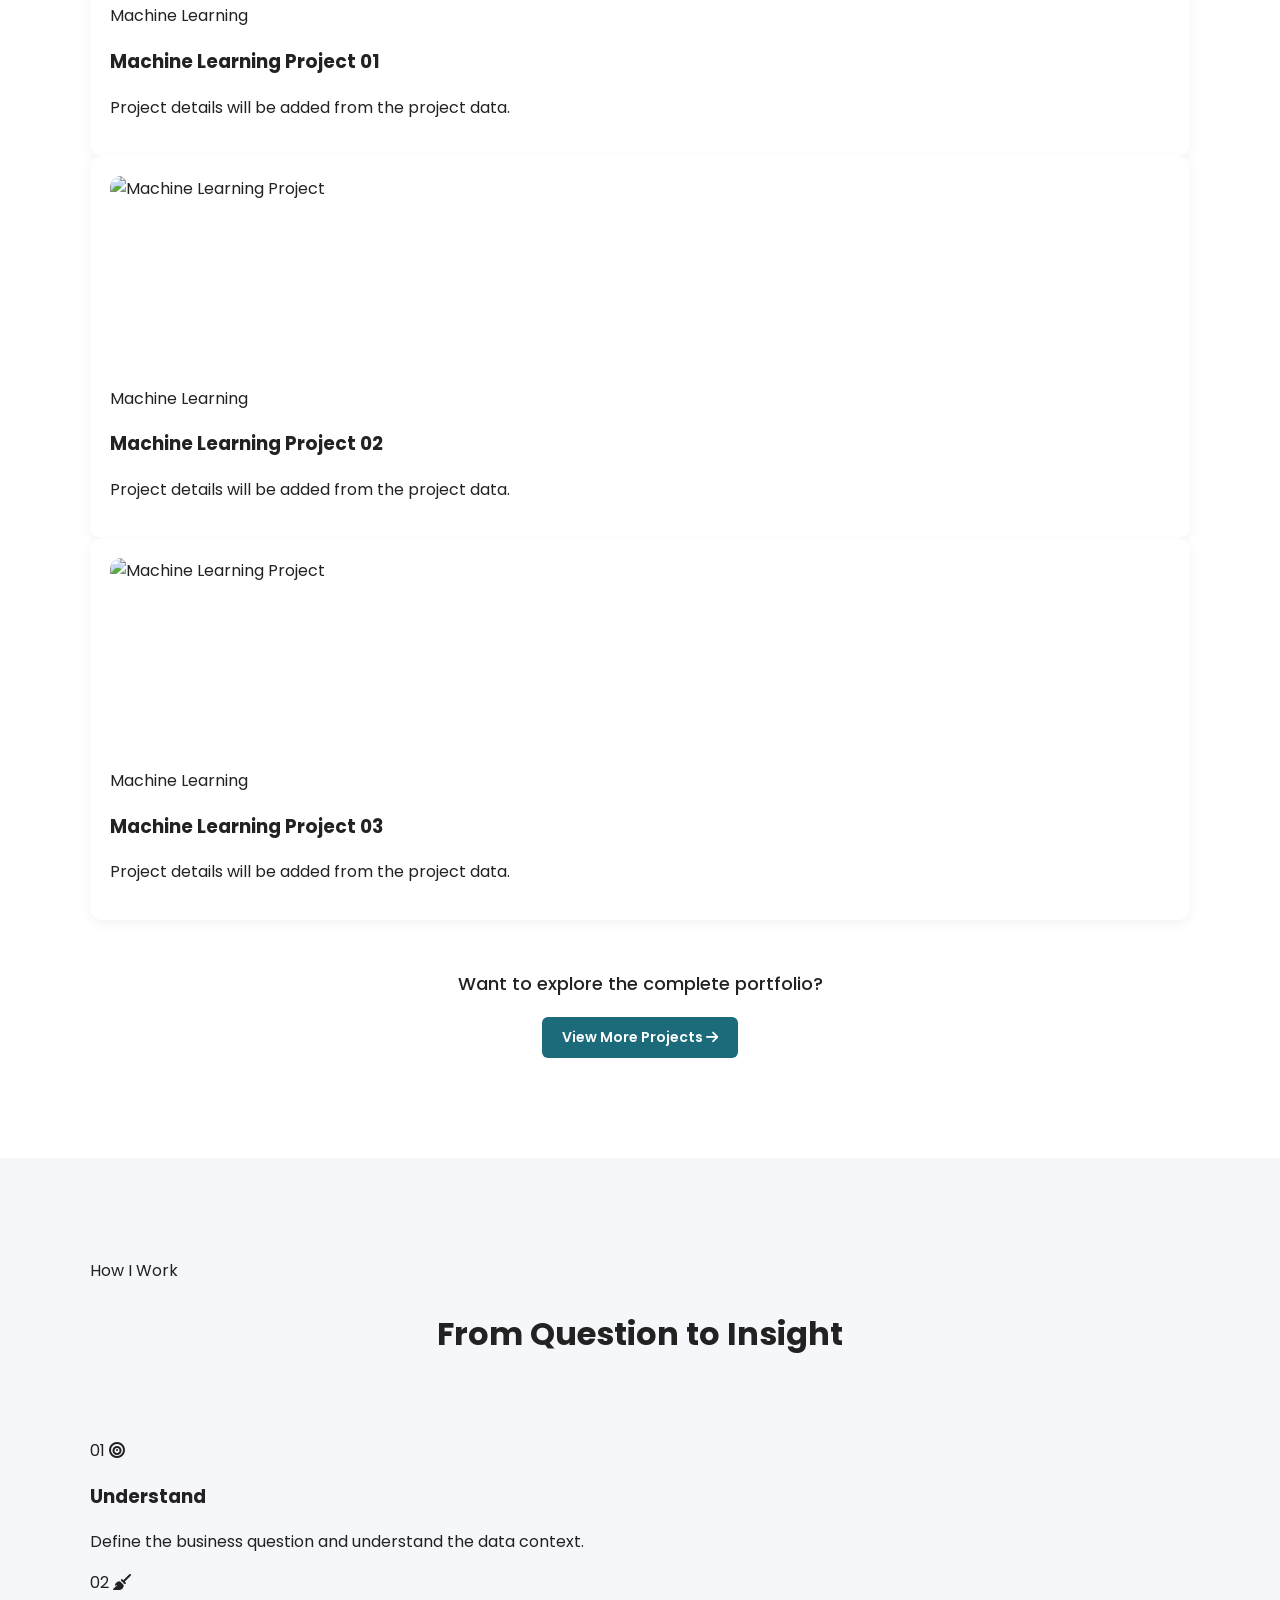
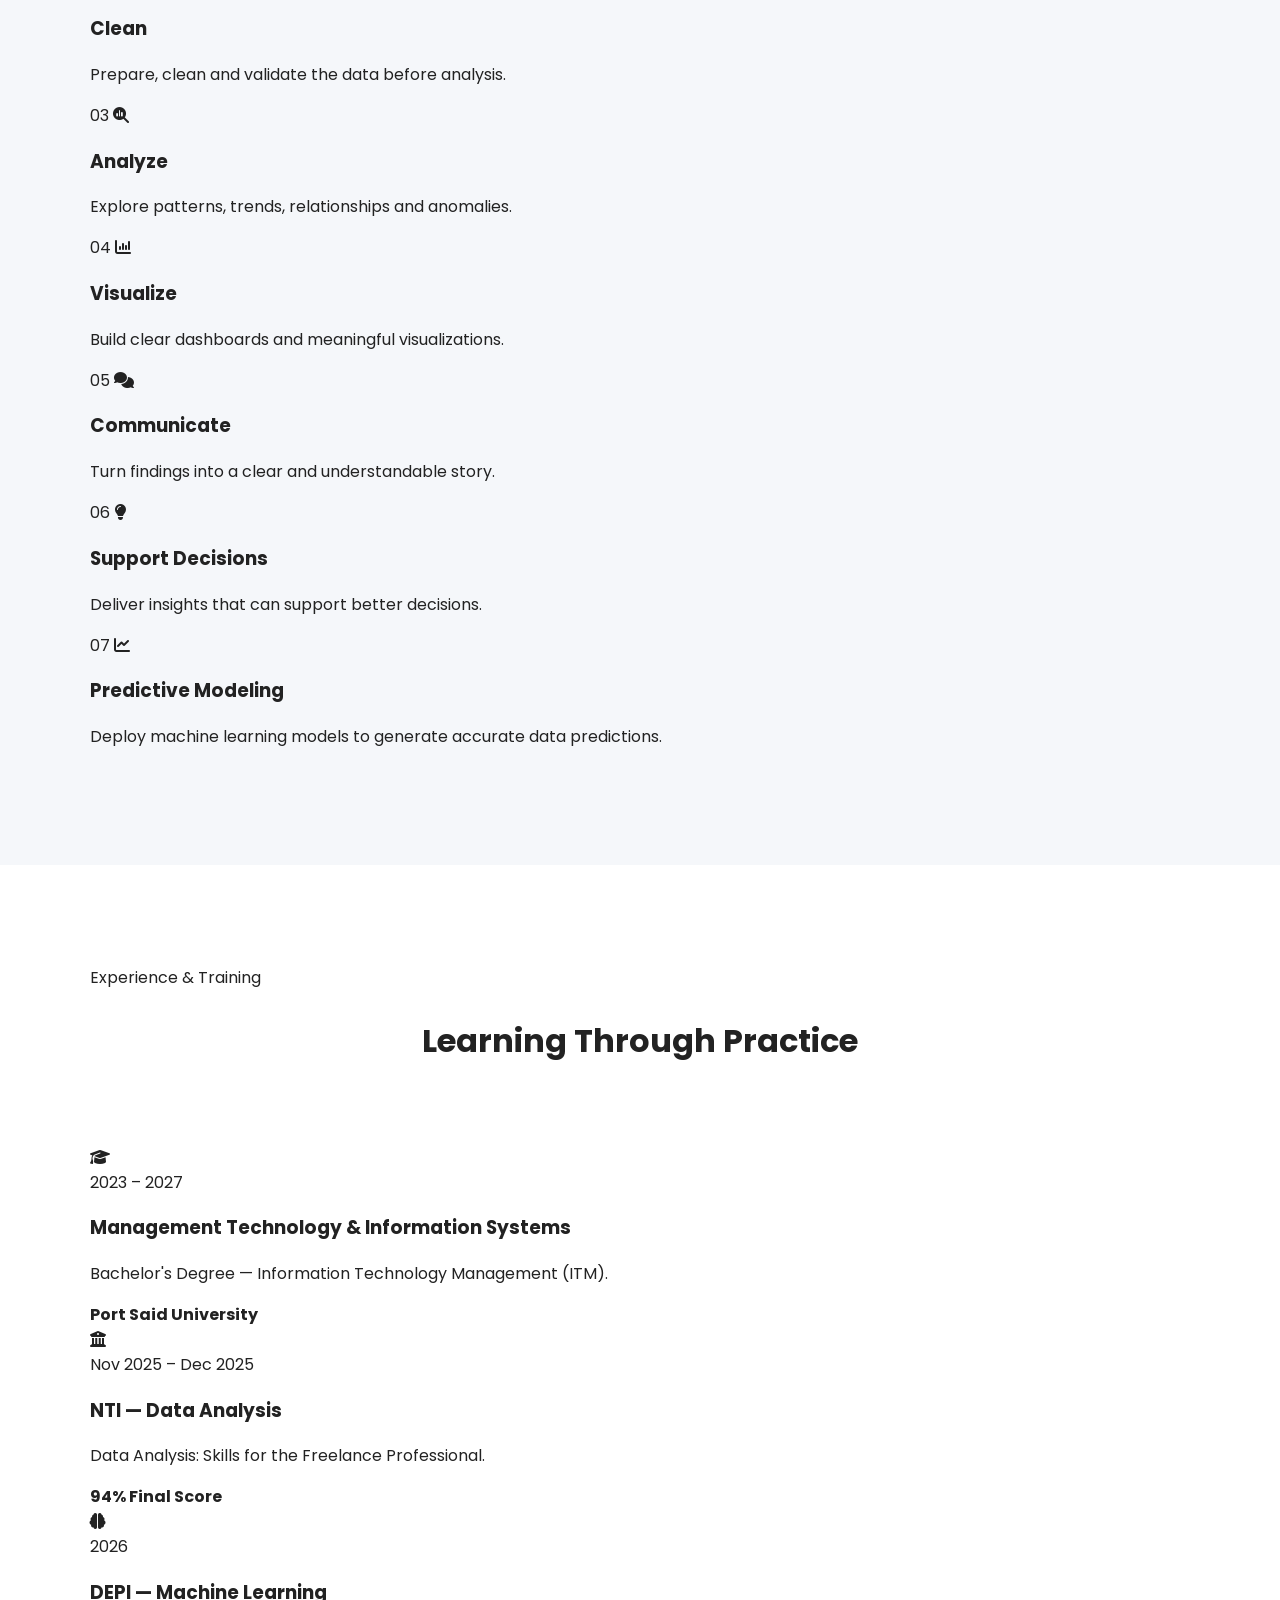
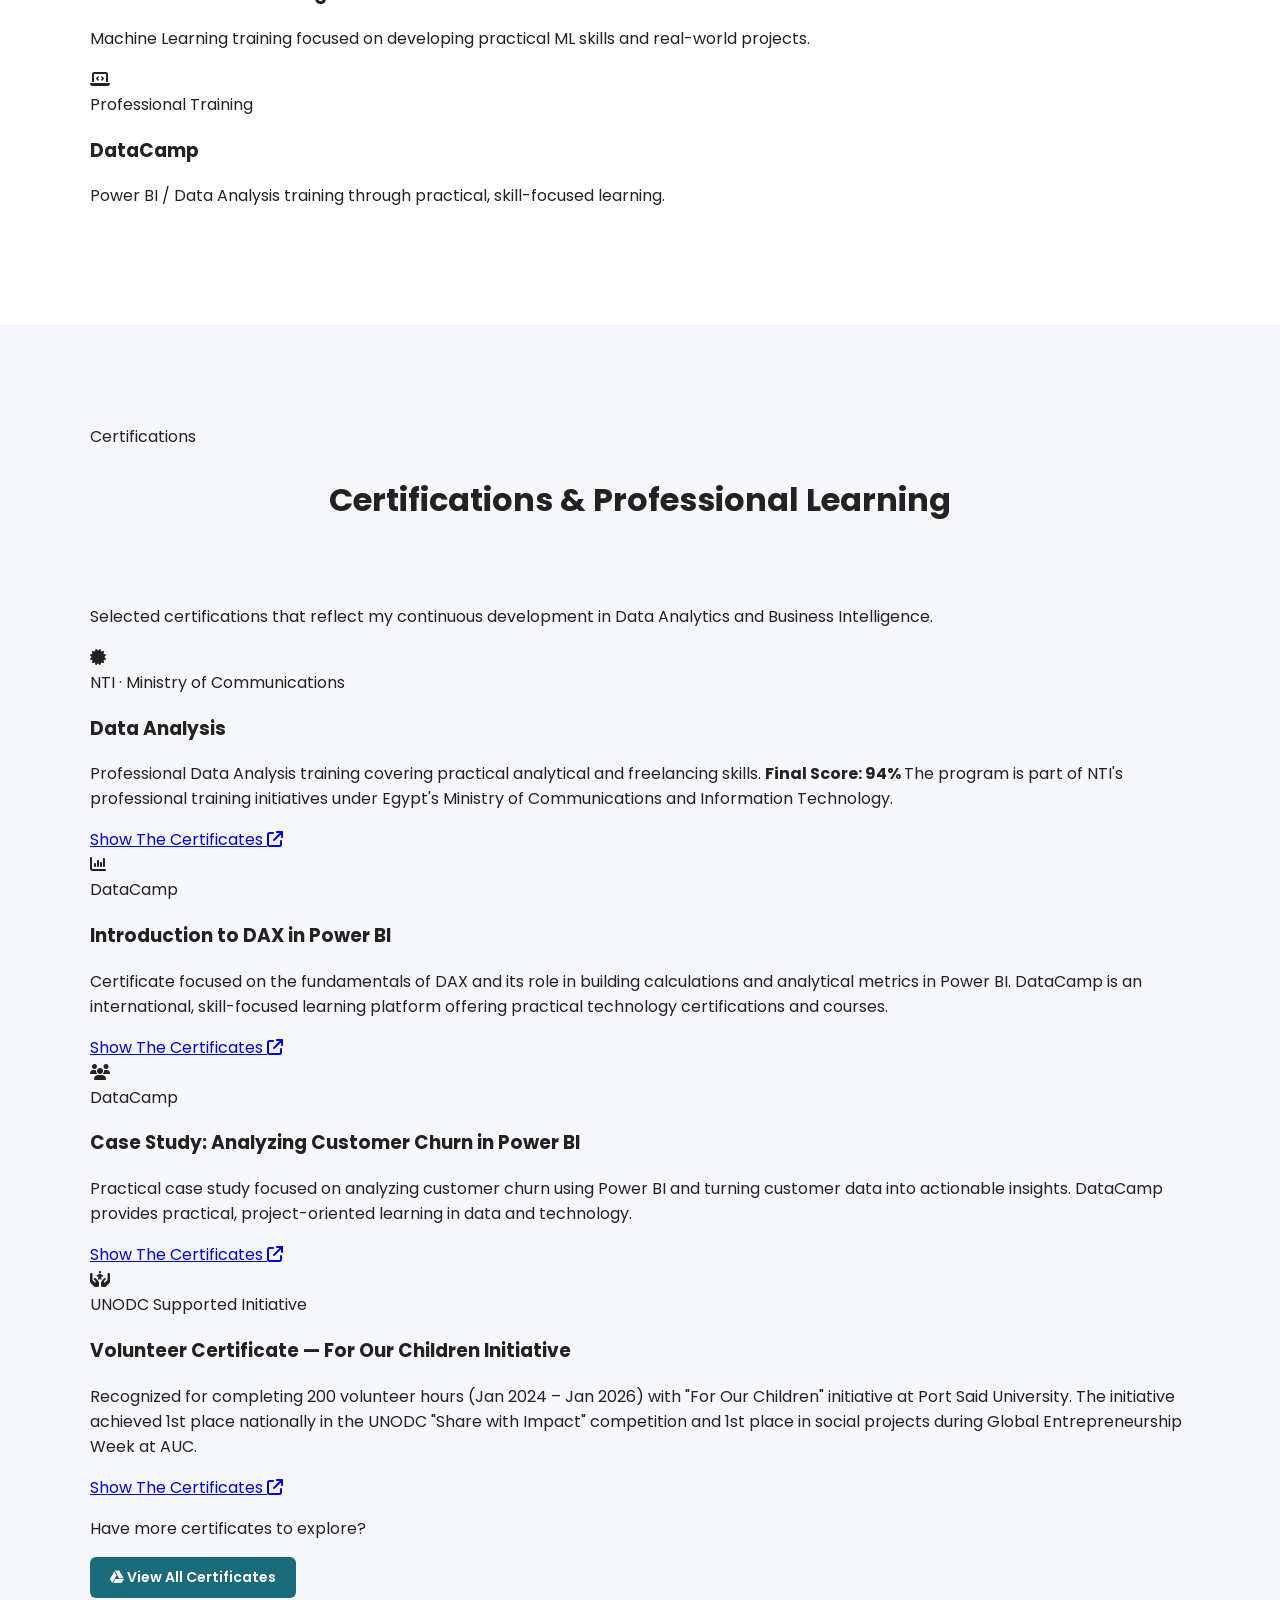
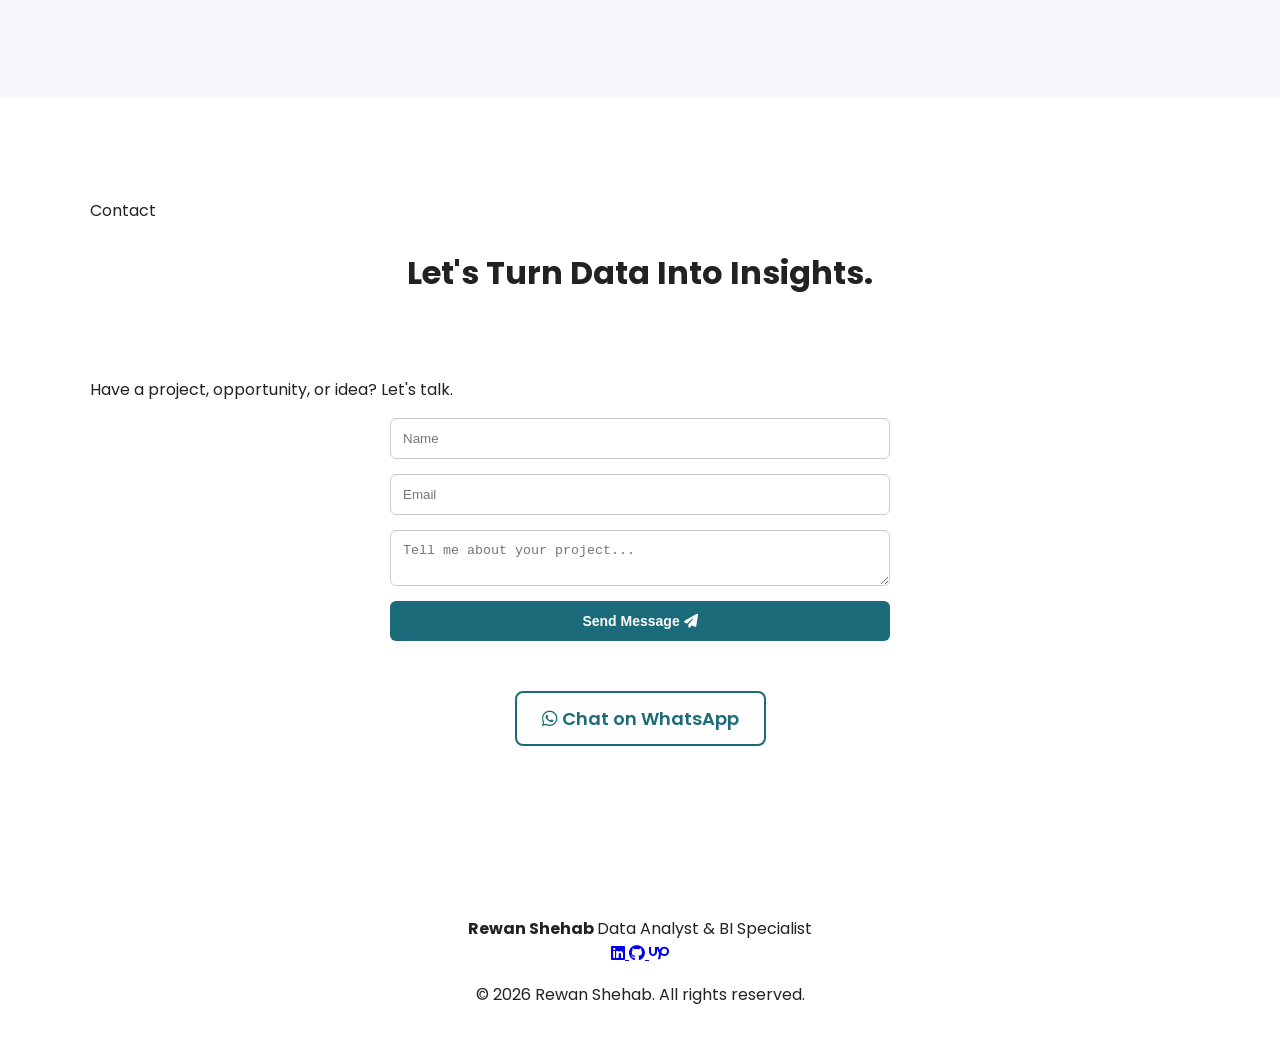
==== commit 1d10a46d: "Update print statement from 'Hello' to 'Goodbye'" ====
--- a/index.html
+++ b/index.html
@@ -4,19 +4,29 @@
 <head>
     <meta charset="UTF-8">
     <meta name="viewport" content="width=device-width, initial-scale=1.0">
-    <title>Rewan Shehab | Data Analyst</title>
-    <meta name="description" content="Rewan Shehab - Data Analyst specialized in SQL, Python & BI.">
+
+    <title>Rewan Shehab | Data Analyst & BI Specialist</title>
+
+    <meta name="description"
+        content="Rewan Shehab - Data Analyst & BI Specialist specialized in Data Analytics, Business Intelligence, SQL, Python, Power BI and Machine Learning.">
+
+    <meta name="keywords"
+        content="Rewan Shehab, Data Analyst, BI Specialist, Power BI, SQL, Python, Excel, Tableau, Machine Learning">
+
+    <meta name="author" content="Rewan Shehab">
 
     <!-- Favicon -->
     <link rel="icon" type="image/x-icon" href="favicon.ico">
 
     <!-- Fonts -->
-    <link href="https://fonts.googleapis.com/css2?family=Poppins:wght@400;600;700;800&display=swap" rel="stylesheet">
+    <link href="https://fonts.googleapis.com/css2?family=Poppins:wght@400;500;600;700;800&display=swap"
+        rel="stylesheet">
 
     <!-- Icons -->
     <link rel="stylesheet" href="https://cdnjs.cloudflare.com/ajax/libs/font-awesome/6.6.0/css/all.min.css">
-    
-    <link rel="stylesheet" href="https://fonts.googleapis.com/css2?family=Material+Symbols+Outlined:opsz,wght,FILL,GRAD@24,400,0,0" />
+
+    <link rel="stylesheet"
+        href="https://fonts.googleapis.com/css2?family=Material+Symbols+Outlined:opsz,wght,FILL,GRAD@24,400,0,0">
 
     <!-- CSS -->
     <link rel="stylesheet" href="style.css">
@@ -24,218 +34,1788 @@
 
 <body>
 
-    <!-- Loader -->
+    <!-- ==================== LOADER ==================== -->
+
     <div id="loader">
         <div class="spinner"></div>
     </div>
 
-    <!-- Navbar -->
-    <header class="navbar">
+
+    <!-- ==================== NAVBAR ==================== -->
+
+    <header class="navbar" id="navbar">
+
         <div class="container nav-container">
-            <a href="#" class="logo">
-                <i class="fa-solid fa-chart-simple"></i> Rewan Shehab
+
+            <a href="#hero" class="logo">
+                <i class="fa-solid fa-chart-simple"></i>
+                <span>Rewan Shehab</span>
             </a>
 
-            <nav>
-                <ul class="nav-links">
-                    <li><a href="#hero">Home</a></li>
-                    <li><a href="#about">About</a></li>
-                    <li><a href="#skills">Skills</a></li>
-                    <li><a href="#portfolio">Projects</a></li>
-                    <li><a href="#contact">Contact</a></li>
-                </ul>
-            </nav>
-
-            <div class="actions">
-                <a href="Rewan_Shehab_Data_Analyst_CV.pdf" target="_blank" class="btn-primary">
-                    <i class="fa-solid fa-download"></i> CV
-                </a>
-                <button id="theme-toggle"><i class="fa-solid fa-moon"></i></button>
-            </div>
-
-            <div class="hamburger" id="hamburger">
+            <!-- Mobile Menu Button -->
+            <button class="hamburger" id="hamburger" aria-label="Open navigation menu">
                 <span></span>
                 <span></span>
                 <span></span>
-            </div>
+            </button>
+
+            <!-- Navigation -->
+            <nav id="main-nav">
+                <ul class="nav-links">
+
+                    <li>
+                        <a href="#hero" class="nav-link active">Home</a>
+                    </li>
+
+                    <li>
+                        <a href="#about" class="nav-link">About</a>
+                    </li>
+
+                    <li>
+                        <a href="#what-i-can-do" class="nav-link">What I Can Do</a>
+                    </li>
+
+                    <li>
+                        <a href="#skills" class="nav-link">Skills</a>
+                    </li>
+
+                    <!-- Dropdown 1: Projects -->
+                    <li class="nav-dropdown">
+                        <a href="#portfolio" class="nav-link dropdown-toggle">
+                            Projects <i class="fa-solid fa-chevron-down dropdown-icon"></i>
+                        </a>
+                        <ul class="dropdown-menu">
+                            <li><a href="#portfolio">Featured Projects</a></li>
+                            <li><a href="#all-projects">All Projects</a></li>
+                        </ul>
+                    </li>
+
+                    <!-- Dropdown 2: Experience & Credentials -->
+                    <li class="nav-dropdown">
+                        <a href="#experience" class="nav-link dropdown-toggle">
+                            Experience <i class="fa-solid fa-chevron-down dropdown-icon"></i>
+                        </a>
+                        <ul class="dropdown-menu">
+                            <li><a href="#how-i-work">How I Work</a></li>
+                            <li><a href="#experience">Experience</a></li>
+                            <li><a href="#certifications">Certifications</a></li>
+                        </ul>
+                    </li>
+
+                    <li>
+                        <a href="#contact" class="nav-link">Contact</a>
+                    </li>
+
+                </ul>
+            </nav>
+
+            <!-- Navbar Actions -->
+            <div class="actions">
+                <a href="Rewan_CV.pdf" target="_blank" rel="noopener noreferrer" class="btn-primary nav-cv">
+                    <i class="fa-solid fa-file-arrow-down"></i>
+                    CV
+                </a>
+
+                <button id="theme-toggle" aria-label="Toggle dark mode">
+                    <i class="fa-solid fa-moon"></i>
+                </button>
+            </div>
+
         </div>
+
     </header>
 
-    <!-- Hero Section -->
+
+    <!-- ==================== HERO ==================== -->
+
     <section id="hero" class="hero reveal">
+
         <div class="container hero-container">
+
             <div class="hero-text">
-                <p><span>Hi There, I'm</span></p>
-                <h1>Rewan Shehab</h1>
-                <h3>Data Analyst & BI Specialist</h3>
-                <p>I don't just visualize data;<br>I decode it</p>
+
+                <span class="hero-greeting">
+                    Hi, I'm
+                </span>
+
+                <h1>
+                    Rewan Shehab
+                </h1>
+
+                <h2>
+                    Data Analyst & BI Specialist
+                </h2>
+
+                <p class="hero-tagline">
+                    I don't just visualize data;
+                    <strong>I decode it.</strong>
+                </p>
+
+                <p class="hero-description">
+
+                    I turn raw and complex data into meaningful insights,
+                    interactive dashboards, and clear business stories using
+                    Python, SQL, Excel, Power BI, and Tableau.
+
+                    Currently expanding my expertise into
+                    Machine Learning and real-world predictive solutions.
+
+                </p>
+
 
                 <!-- Social Links -->
+
                 <div class="hero-social">
-                    <a href="https://www.upwork.com/freelancers/~01dd192401f9589a62" target="_blank"><i
-                            class="fa-brands fa-square-upwork"></i></a>
-                    <a href="https://www.linkedin.com/in/rwan-shehab-790723240/" target="_blank"><i
-                            class="fa-brands fa-linkedin"></i></a>
-                    <a href="https://github.com/rewanshehab0120" target="_blank"><i 
-                        class="fa-brands fa-github"></i></a>
-                    <a href="https://khamsat.com/user/rwan0120" target="_blank">
-                        <span class="material-symbols-outlined">looks_5</span></a>
-                    <a href="https://linktr.ee/rewanshehab" target="_blank"><i 
-                        class="fa-solid fa-link"></i></i></a>
+
+                    <a href="https://www.upwork.com/freelancers/~01dd192401f9589a62" target="_blank"
+                        rel="noopener noreferrer" aria-label="Upwork">
+
+                        <i class="fa-brands fa-upwork"></i>
+
+                    </a>
+
+
+                    <a href="https://www.linkedin.com/in/rwan-shehab-790723240/" target="_blank"
+                        rel="noopener noreferrer" aria-label="LinkedIn">
+
+                        <i class="fa-brands fa-linkedin"></i>
+
+                    </a>
+
+
+                    <a href="https://github.com/rewanshehab0120" target="_blank" rel="noopener noreferrer"
+                        aria-label="GitHub">
+
+                        <i class="fa-brands fa-github"></i>
+
+                    </a>
+
+
+                    <a href="https://khamsat.com/user/rwan0120" target="_blank" rel="noopener noreferrer"
+                        aria-label="Khamsat">
+
+                        <span class="material-symbols-outlined">
+                            looks_5
+                        </span>
+
+                    </a>
+
+
+                    <a href="https://linktr.ee/rewanshehab" target="_blank" rel="noopener noreferrer"
+                        aria-label="Linktree">
+
+                        <i class="fa-solid fa-link"></i>
+
+                    </a>
+
                 </div>
 
-                <a href="#about" class="btn-primary">About Me <i class="fa-solid fa-circle-arrow-down"></i></a>
-            </div>
+
+                <!-- Hero Buttons -->
+
+                <div class="hero-buttons">
+
+                    <a href="#portfolio" class="btn-primary">
+                        View My Work
+                        <i class="fa-solid fa-arrow-right"></i>
+                    </a>
+
+                    <a href="#contact" class="btn-secondary">
+                        Let's Talk
+                    </a>
+
+                </div>
+
+            </div>
+
+
+            <!-- Hero Image -->
 
             <div class="hero-img">
-                <img src="image/Untitled_design(3).png" alt="Rewan Shehab">
-            </div>
+
+                <div class="hero-img-frame">
+
+                    <img src="image/Untitled design.png" alt="Rewan Shehab">
+
+                </div>
+
+            </div>
+
         </div>
+
     </section>
 
-    <!-- About -->
+
+
+    <!-- ==================== ABOUT ==================== -->
+
     <section id="about" class="section reveal">
+
         <div class="container">
-            <h2 class="section-title"><i class="fa-solid fa-user"></i> About Me</h2>
-            <p class="about-text">
-                I'm Rewan Shehab, a Data Analyst graduate from NTI. I specialize in Python, Excel, SQL Server, Tableau,
-                and Power BI.
-                I expanded my analytical expertise through DataCamp and hands-on projects.<br><br>
-                With a strong programming foundation in Python and C++, I participated in ECPC, trained on Codeforces,
-                and studied OOP, Data Structures, Algorithms, Cybersecurity, Networking, and Data Encryption.<br><br>
-                Currently, I’m advancing into Machine Learning and building real-world ML projects.
-            </p>
+
+            <div class="section-heading">
+
+                <span class="section-label">
+                    About Me
+                </span>
+
+                <h2 class="section-title">
+                    Turning Data Into Meaning
+                </h2>
+
+            </div>
+
+
+            <div class="about-content">
+
+                <div class="about-text">
+
+                    <p>
+
+                        I'm Rewan Shehab, a Data Analyst and BI-focused
+                        undergraduate with a strong foundation in
+                        Python, Excel, SQL Server, Power BI, and Tableau.
+
+                    </p>
+
+
+                    <p>
+
+                        My analytical journey includes practical projects,
+                        professional training, and hands-on work with
+                        data cleaning, exploratory analysis,
+                        visualization, and business intelligence.
+
+                    </p>
+
+
+                    <p>
+
+                        I also have a programming foundation in
+                        Python and C++, with experience in
+                        OOP, Data Structures, Algorithms,
+                        Cybersecurity, Networking, and Data Encryption.
+
+                    </p>
+
+
+                    <p>
+
+                        Currently, I'm expanding my skills into
+                        Machine Learning and building practical
+                        data-driven solutions.
+
+                    </p>
+
+                </div>
+
+
+                <div class="about-highlight">
+
+                    <div class="highlight-item">
+
+                        <strong>Volunteer</strong>
+
+                        <span>
+                            Community & Social Work
+                        </span>
+
+                    </div>
+
+                    <div class="highlight-item">
+
+                        <strong>ITM Student</strong>
+
+                        <span>
+                            Information Technology Management
+                        </span>
+
+                    </div>
+
+
+
+                    <div class="highlight-item">
+
+                        <strong>Data → BI → ML</strong>
+
+                        <span>
+                            Career Direction
+                        </span>
+
+                    </div>
+
+
+
+
+                </div>
+
+            </div>
+
         </div>
+
     </section>
 
-    <!-- Skills -->
-    <section id="skills" class="section bg-light reveal">
+
+
+    <!-- ==================== WHAT I CAN DO ==================== -->
+
+    <section id="what-i-can-do" class="section bg-light reveal">
+
         <div class="container">
-            <h2 class="section-title"><i class="fa-solid fa-gears"></i> Technical Skills</h2>
-            <div class="grid">
-                <div class="card"><img src="image/python.png" alt="Python">
-                    <h3>Python</h3>
+
+            <div class="section-heading">
+
+                <span class="section-label">
+                    What I Can Do
+                </span>
+
+                <h2 class="section-title">
+                    From Raw Data to Clear Insights
+                </h2>
+
+                <p class="section-description">
+                    Practical data solutions focused on clarity,
+                    accuracy, and business value.
+                </p>
+
+            </div>
+
+
+            <div class="services-grid">
+
+
+                <!-- Service 1 -->
+
+                <article class="service-card">
+
+                    <div class="service-icon">
+                        <i class="fa-solid fa-broom"></i>
+                    </div>
+
+                    <h3>
+                        Data Cleaning
+                    </h3>
+
+                    <p>
+                        Transform messy datasets into
+                        analysis-ready data.
+                    </p>
+
+                </article>
+
+
+                <!-- Service 2 -->
+
+                <article class="service-card">
+
+                    <div class="service-icon">
+                        <i class="fa-solid fa-chart-column"></i>
+                    </div>
+
+                    <h3>
+                        Dashboard Development
+                    </h3>
+
+                    <p>
+                        Build interactive Power BI dashboards.
+                    </p>
+
+                </article>
+
+
+                <!-- Service 3 -->
+
+                <article class="service-card">
+
+                    <div class="service-icon">
+                        <i class="fa-solid fa-database"></i>
+                    </div>
+
+                    <h3>
+                        SQL Analysis
+                    </h3>
+
+                    <p>
+                        Extract insights from relational databases.
+                    </p>
+
+                </article>
+
+
+                <!-- Service 4 -->
+
+                <article class="service-card">
+
+                    <div class="service-icon">
+                        <i class="fa-solid fa-magnifying-glass-chart"></i>
+                    </div>
+
+                    <h3>
+                        Exploratory Data Analysis
+                    </h3>
+
+                    <p>
+                        Find patterns, trends and anomalies.
+                    </p>
+
+                </article>
+
+
+                <!-- Service 5 -->
+
+                <article class="service-card">
+
+                    <div class="service-icon">
+                        <i class="fa-solid fa-file-lines"></i>
+                    </div>
+
+                    <h3>
+                        Business Reporting
+                    </h3>
+
+                    <p>
+                        Turn analysis into understandable reports.
+                    </p>
+
+                </article>
+
+
+                <!-- Service 6 -->
+
+                <article class="service-card">
+
+                    <div class="service-icon">
+                        <i class="fa-solid fa-diagram-project"></i>
+                    </div>
+
+                    <h3>
+                        Data Modeling
+                    </h3>
+
+                    <p>
+                        Build structured data models for better analysis and reporting.
+                    </p>
+
+                </article>
+
+            </div>
+
+        </div>
+
+    </section>
+
+
+
+    <!-- ==================== SKILLS ==================== -->
+
+    <section id="skills" class="section reveal">
+
+        <div class="container">
+
+            <div class="section-heading">
+
+                <span class="section-label">
+                    Technical Skills
+                </span>
+
+                <h2 class="section-title">
+                    Tools I Work With
+                </h2>
+
+            </div>
+
+
+            <div class="skills-groups">
+
+
+                <!-- Analytics -->
+
+                <div class="skill-group">
+
+                    <div class="skill-group-title">
+
+                        <i class="fa-solid fa-chart-line"></i>
+
+                        <h3>
+                            Analytics
+                        </h3>
+
+                    </div>
+
+                    <div class="skill-tags">
+
+                        <span>Python</span>
+                        <span>SQL Server</span>
+                        <span>Excel</span>
+
+                    </div>
+
                 </div>
-                <div class="card"><img src="image/c-.png" alt="C++">
-                    <h3>C++</h3>
+
+
+                <!-- Business Intelligence -->
+
+                <div class="skill-group">
+
+                    <div class="skill-group-title">
+
+                        <i class="fa-solid fa-chart-pie"></i>
+
+                        <h3>
+                            Business Intelligence
+                        </h3>
+
+                    </div>
+
+                    <div class="skill-tags">
+
+                        <span>Power BI</span>
+                        <span>Tableau</span>
+
+                    </div>
+
                 </div>
-                <div class="card"><img src="image/bar-graph.png" alt="Power BI">
-                    <h3>Power BI</h3>
+
+
+                <!-- Programming -->
+
+                <div class="skill-group">
+
+                    <div class="skill-group-title">
+
+                        <i class="fa-solid fa-code"></i>
+
+                        <h3>
+                            Programming
+                        </h3>
+
+                    </div>
+
+                    <div class="skill-tags">
+
+                        <span>Python</span>
+                        <span>C++</span>
+
+                    </div>
+
                 </div>
-                <div class="card"><img src="image/logo.png" alt="Excel">
-                    <h3>Excel</h3>
+
+
+                <!-- Data Skills -->
+
+                <div class="skill-group">
+
+                    <div class="skill-group-title">
+
+                        <i class="fa-solid fa-gears"></i>
+
+                        <h3>
+                            Data Skills
+                        </h3>
+
+                    </div>
+
+                    <div class="skill-tags">
+
+                        <span>Data Cleaning</span>
+                        <span>EDA</span>
+                        <span>Data Modeling</span>
+                        <span>DAX</span>
+                        <span>Power Query</span>
+
+                    </div>
+
                 </div>
-                <div class="card"><img src="image/database (1).png" alt="SQL Server">
-                    <h3>SQL Server</h3>
+
+
+            </div>
+
+        </div>
+
+    </section>
+
+
+
+    <!-- ==================== FEATURED CLIENT PROJECTS ==================== -->
+
+    <section id="portfolio" class="section bg-light reveal">
+
+        <div class="container">
+
+            <div class="section-heading">
+
+                <span class="section-label">
+                    Featured Projects
+                </span>
+
+                <h2 class="section-title">
+                    Real Work. Real Data. Real Results.
+                </h2>
+
+                <p class="section-description">
+                    Selected projects developed for real-world business and client needs.
+                </p>
+
+            </div>
+
+
+            <div class="featured-projects-grid">
+
+
+                <!-- CLIENT PROJECT 01 -->
+
+                <article class="featured-project-card">
+
+                    <div class="project-gallery">
+
+                        <img src="image/Screenshot 2026-04-22 022851.png" alt="Client project preview" class="project-slide active">
+                        <img src="image/Screenshot 2026-04-22 023309.png" alt="Client project preview" class="project-slide">
+                        <img src="image/Screenshot 2026-04-22 024507.png" alt="Client project preview" class="project-slide">
+                        <img src="image/Screenshot 2026-04-22 024748.png" alt="Client project preview" class="project-slide">
+
+                        <div class="project-overlay">
+                            <span>
+                                GlowSpace
+                            </span>
+                        </div>
+
+                    </div>
+
+
+                    <div class="featured-project-content">
+
+                        <span class="project-category">
+                            GlowSpace
+                        </span>
+
+                        <h3>
+                            GlowSpace – Personalized Beauty Marketing.
+                        </h3>
+
+                        <p>
+                            A comprehensive analytical study aimed at evaluating business performance and tracking
+                            revenue drivers. The project analyzes marketing channel efficiency, identifies key revenue streams, and
+                            uncovers customer behavioral patterns to balance acquisition with long-term retention and support strategic
+                            growth.
+                        </p>
+
+                        <div class="project-actions">
+                            <a href="reports/GlowSpace DarkMode.pdf" target="_blank" rel="noopener noreferrer" class="project-report-link">
+                                Show The Report
+                                <i class="fa-solid fa-arrow-up-right-from-square"></i>
+                            </a>
+
+                            <a href="https://lnkd.in/p/eAP3Tv-c" target="_blank" rel="noopener noreferrer" class="project-linkedin-btn" aria-label="LinkedIn">
+                                <i class="fa-brands fa-linkedin-in"></i>
+                            </a>
+                        </div>
+
+                    </div>
+
+                </article>
+
+
+
+                <!-- CLIENT PROJECT 02 -->
+
+                <article class="featured-project-card">
+
+                    <div class="project-gallery">
+
+                        <img src="image/Screenshot 2026-04-19 025534.png" alt="Client project preview" class="project-slide active">
+                        <img src="image/Screenshot 2026-04-19 030248.png" alt="Client project preview" class="project-slide">
+                        <img src="image/Screenshot 2026-04-19 031718.png" alt="Client project preview" class="project-slide">
+                        <img src="image/Screenshot 2026-04-19 032249.png" alt="Client project preview" class="project-slide">
+
+                        <div class="project-overlay">
+                            <span>
+                                HandyHome Services
+                            </span>
+                        </div>
+
+                    </div>
+
+
+                    <div class="featured-project-content">
+
+                        <span class="project-category">
+                            Client Work
+                        </span>
+
+                        <h3>
+                            HandyHome Services
+                        </h3>
+
+                        <p>
+                            A multi-dimensional analytical study evaluating business operations, customer dynamics, and marketing
+                            performance. The project tracks service execution efficiency, analyzes peak booking times, and measures
+                            channel profitability to balance new customer acquisition with long-term retention and streamline daily workflows.
+                        </p>
+
+                        <div class="project-actions">
+                            <a href="reports/HandyHome Services - blue.pdf" target="_blank" rel="noopener noreferrer" class="project-report-link">
+                                Show The Report
+                                <i class="fa-solid fa-arrow-up-right-from-square"></i>
+                            </a>
+
+                            <a href="https://lnkd.in/p/e5qMMg3v" target="_blank" rel="noopener noreferrer" class="project-linkedin-btn" aria-label="LinkedIn">
+                                <i class="fa-brands fa-linkedin-in"></i>
+                            </a>
+                        </div>
+
+                    </div>
+
+                </article>
+
+
+
+                <!-- CLIENT PROJECT 03 -->
+
+                <article class="featured-project-card">
+
+                    <div class="project-gallery">
+
+                        <img src="image/Screenshot 2026-09-10 002229.png" alt="Client project preview" class="project-slide active">
+                        <img src="image/Screenshot 2026-09-10 002301.png" alt="Client project preview" class="project-slide">
+                        <img src="image/Screenshot 2026-09-10 002322.png" alt="Client project preview" class="project-slide">
+                        <img src="image/Screenshot 2026-09-10 002333.png" alt="Client project preview" class="project-slide">
+                        <img src="image/Screenshot 2026-09-10 002341.png" alt="Client project preview" class="project-slide">
+
+                        <div class="project-overlay">
+                            <span>
+                                Panifica Românească
+                            </span>
+                        </div>
+
+                    </div>
+
+
+                    <div class="featured-project-content">
+
+                        <span class="project-category">
+                            Panifica Românească
+                        </span>
+
+                        <h3>
+                            Panifica Românească
+                        </h3>
+
+                        <p>
+                            A comprehensive analytical study focused on evaluating marketing effectiveness, customer acquisition patterns, and workforce
+                            performance. The project analyzes return on ad spend (ROAS) across multiple channels, monitors booking conversion rates, and
+                            evaluates employee service efficiency to optimize operations, minimize cancellations, and drive sustainable growth.
+                        </p>
+
+                        <div class="project-actions">
+                            <a href="reports/Panifica Românească DarkMode.pdf" target="_blank" rel="noopener noreferrer" class="project-report-link">
+                                Show The Report
+                                <i class="fa-solid fa-arrow-up-right-from-square"></i>
+                            </a>
+
+                            <a href="https://lnkd.in/p/e5qMMg3v" target="_blank" rel="noopener noreferrer" class="project-linkedin-btn" aria-label="LinkedIn">
+                                <i class="fa-brands fa-linkedin-in"></i>
+                            </a>
+                        </div>
+
+                    </div>
+
+                </article>
+
+
+            </div>
+
+        </div>
+
+    </section>
+
+    <!-- ==================== ALL PROJECTS ==================== -->
+
+    <section id="all-projects" class="section reveal">
+
+        <div class="container">
+
+            <div class="section-heading">
+
+                <span class="section-label">
+                    Portfolio
+                </span>
+
+                <h2 class="section-title">
+                    Explore My Projects
+                </h2>
+
+                <p class="section-description">
+                    Explore selected work across Data Analysis,
+                    Business Intelligence, and Machine Learning.
+                </p>
+
+            </div>
+
+
+            <!-- Project Filters -->
+
+            <div class="project-filters">
+
+                <button class="filter-btn active" data-filter="all">
+                    All
+                </button>
+
+                <button class="filter-btn" data-filter="data-analysis">
+                    Data Analysis
+                </button>
+
+                <button class="filter-btn" data-filter="machine-learning">
+                    Machine Learning
+                </button>
+
+            </div>
+
+
+
+            <!-- Project Grid -->
+
+            <div class="project-grid">
+
+
+                <!-- DATA ANALYSIS PROJECT 1 -->
+
+                <article class="project-card" data-category="data-analysis">
+
+                    <div class="project-img">
+                        <img src="image/Presentation1.png" alt="High Volume Sales Analytics">
+                    </div>
+
+                    <div class="project-content">
+
+                        <span class="project-category">
+                            Data Analysis
+                        </span>
+
+                        <h3>
+                            High-Volume Sales Analytics
+                        </h3>
+
+                        <p>
+                            Processing and analyzing
+                            8.5M+ sales records using Excel,
+                            Power Query and Data Model.
+                        </p>
+
+                        <div class="project-links">
+
+                            <a href="https://github.com/rewanshehab0120/-Excel-Big-Data-Dashboard" target="_blank"
+                                rel="noopener noreferrer" class="btn-primary">
+                                GitHub
+                            </a>
+
+                            <a href="https://1drv.ms/x/c/60846860529561d6/IQDmeclMFhC2Q6IjA-Kvrlv1AdMljnfy6FpdQVkGRigdN3s?e=RHH8nO"
+                                target="_blank" rel="noopener noreferrer" class="btn-secondary">
+                                Live Demo
+                            </a>
+
+                            <a href="https://www.linkedin.com/posts/rwan-shehab_datavisualization-datastorytelling-cleandesign-activity-7430231089593352192-PJX9?utm_source=social_share_send&utm_medium=member_desktop_web&rcm=ACoAADvoTpwBvYobQbEfdiX_5pjuhlZHd9kIxnE"
+                                target="_blank" rel="noopener noreferrer" class="btn-secondary btn-linkedin-icon" aria-label="LinkedIn">
+                                <i class="fa-brands fa-linkedin-in"></i>
+                            </a>
+
+                        </div>
+
+                    </div>
+
+                </article>
+
+
+
+                <!-- DATA ANALYSIS PROJECT 2 -->
+
+                <article class="project-card" data-category="data-analysis">
+
+                    <div class="project-img">
+                        <img src="image/Screenshot 2026-02-24 124710.png" alt="Telco Customer Churn Analysis">
+                    </div>
+
+                    <div class="project-content">
+
+                        <span class="project-category">
+                            Data Analysis
+                        </span>
+
+                        <h3>
+                            Telco Customer Churn & Retention
+                        </h3>
+
+                        <p>
+                            Customer churn analysis using
+                            Python, SQL, Power BI and Tableau.
+                        </p>
+
+                        <div class="project-links">
+
+                            <a href="https://github.com/rewanshehab0120/Telco-Customer-Data-Analysis" target="_blank"
+                                rel="noopener noreferrer" class="btn-primary">
+                                GitHub
+                            </a>
+
+                            <a href="https://app.powerbi.com/groups/me/reports/f7829a0d-d00d-4693-b904-cd7fba5eaaf0/17eff8309d60a7c2008b?experience=power-bi"
+                                target="_blank" rel="noopener noreferrer" class="btn-secondary">
+                                Live Demo
+                            </a>
+
+                            <a href="https://www.linkedin.com/posts/rwan-shehab_presentation-activity-7441408395754037248-PIvp?utm_source=share&utm_medium=member_desktop&rcm=ACoAADvoTpwBvYobQbEfdiX_5pjuhlZHd9kIxnE"
+                                target="_blank" rel="noopener noreferrer" class="btn-secondary btn-linkedin-icon" aria-label="LinkedIn">
+                                <i class="fa-brands fa-linkedin-in"></i>
+                            </a>
+
+                        </div>
+
+                    </div>
+
+                </article>
+
+
+
+                <!-- DATA ANALYSIS PROJECT 3 -->
+
+                <article class="project-card" data-category="data-analysis">
+
+                    <div class="project-img">
+                        <img src="image/Screenshot 2026-02-20 082349.png" alt="Fitbit User Behavior Analysis">
+                    </div>
+
+                    <div class="project-content">
+
+                        <span class="project-category">
+                            Data Analysis
+                        </span>
+
+                        <h3>
+                            Fitbit User Behavior & Marketing Insights
+                        </h3>
+
+                        <p>
+                            Behavioral analysis dashboard using
+                            data transformation and DAX-driven metrics.
+                        </p>
+
+                        <div class="project-links">
+
+                            <a href="https://github.com/rewanshehab0120/FitBit-Data-Insights-Dashboard" target="_blank"
+                                rel="noopener noreferrer" class="btn-primary">
+                                GitHub
+                            </a>
+
+                            <a href="https://app.powerbi.com/groups/me/reports/3bfacd5b-0ba4-4bf1-b774-99fb41fd618e/dc4b7742841009d992c4?experience=power-bi"
+                                target="_blank" rel="noopener noreferrer" class="btn-secondary">
+                                Live Demo
+                            </a>
+
+                            <a href="https://www.linkedin.com/posts/rwan-shehab_sql-databaseabrdesign-nti-activity-7445462771883884545-lO4B?utm_source=share&utm_medium=member_desktop&rcm=ACoAADvoTpwBvYobQbEfdiX_5pjuhlZHd9kIxnE"
+                                target="_blank" rel="noopener noreferrer" class="btn-secondary btn-linkedin-icon" aria-label="LinkedIn">
+                                <i class="fa-brands fa-linkedin-in"></i>
+                            </a>
+
+                        </div>
+
+                    </div>
+
+                </article>
+
+
+
+                <!-- ML PROJECT PLACEHOLDER 1 -->
+
+                <article class="project-card" data-category="machine-learning">
+
+                    <div class="project-img">
+                        <img src="image/ml-project-1.png" alt="Machine Learning Project">
+                    </div>
+
+                    <div class="project-content">
+
+                        <span class="project-category">
+                            Machine Learning
+                        </span>
+
+                        <h3>
+                            Machine Learning Project 01
+                        </h3>
+
+                        <p>
+                            Project details will be added
+                            from the project data.
+                        </p>
+
+                    </div>
+
+                </article>
+
+
+
+                <!-- ML PROJECT PLACEHOLDER 2 -->
+
+                <article class="project-card" data-category="machine-learning">
+
+                    <div class="project-img">
+                        <img src="image/ml-project-2.png" alt="Machine Learning Project">
+                    </div>
+
+                    <div class="project-content">
+
+                        <span class="project-category">
+                            Machine Learning
+                        </span>
+
+                        <h3>
+                            Machine Learning Project 02
+                        </h3>
+
+                        <p>
+                            Project details will be added
+                            from the project data.
+                        </p>
+
+                    </div>
+
+                </article>
+
+
+
+                <!-- ML PROJECT PLACEHOLDER 3 -->
+
+                <article class="project-card" data-category="machine-learning">
+
+                    <div class="project-img">
+                        <img src="image/ml-project-3.png" alt="Machine Learning Project">
+                    </div>
+
+                    <div class="project-content">
+
+                        <span class="project-category">
+                            Machine Learning
+                        </span>
+
+                        <h3>
+                            Machine Learning Project 03
+                        </h3>
+
+                        <p>
+                            Project details will be added
+                            from the project data.
+                        </p>
+
+                    </div>
+
+                </article>
+
+            </div>
+
+
+
+            <!-- More Projects -->
+
+            <div class="more-projects">
+
+                <p>
+                    Want to explore the complete portfolio?
+                </p>
+
+                <a href="projects.html" target="_blank" rel="noopener noreferrer" class="btn-primary">
+                    View More Projects
+                    <i class="fa-solid fa-arrow-right"></i>
+                </a>
+
+            </div>
+
+        </div>
+
+    </section>
+
+    <!-- ==================== HOW I WORK ==================== -->
+
+    <section id="how-i-work" class="section bg-light reveal">
+
+        <div class="container">
+
+            <div class="section-heading">
+
+                <span class="section-label">
+                    How I Work
+                </span>
+
+                <h2 class="section-title">
+                    From Question to Insight
+                </h2>
+
+            </div>
+
+
+            <div class="workflow">
+
+
+                <div class="workflow-step">
+
+                    <span class="workflow-number">
+                        01
+                    </span>
+
+                    <i class="fa-solid fa-bullseye"></i>
+
+                    <h3>
+                        Understand
+                    </h3>
+
+                    <p>
+                        Define the business question
+                        and understand the data context.
+                    </p>
+
                 </div>
-                <div class="card"><img src="image/dashboard (1).png" alt="Tableau">
-                    <h3>Tableau</h3>
+
+
+                <div class="workflow-step">
+
+                    <span class="workflow-number">
+                        02
+                    </span>
+
+                    <i class="fa-solid fa-broom"></i>
+
+                    <h3>
+                        Clean
+                    </h3>
+
+                    <p>
+                        Prepare, clean and validate
+                        the data before analysis.
+                    </p>
+
                 </div>
-            </div>
+
+
+                <div class="workflow-step">
+
+                    <span class="workflow-number">
+                        03
+                    </span>
+
+                    <i class="fa-solid fa-magnifying-glass-chart"></i>
+
+                    <h3>
+                        Analyze
+                    </h3>
+
+                    <p>
+                        Explore patterns, trends,
+                        relationships and anomalies.
+                    </p>
+
+                </div>
+
+
+                <div class="workflow-step">
+
+                    <span class="workflow-number">
+                        04
+                    </span>
+
+                    <i class="fa-solid fa-chart-column"></i>
+
+                    <h3>
+                        Visualize
+                    </h3>
+
+                    <p>
+                        Build clear dashboards and
+                        meaningful visualizations.
+                    </p>
+
+                </div>
+
+
+                <div class="workflow-step">
+
+                    <span class="workflow-number">
+                        05
+                    </span>
+
+                    <i class="fa-solid fa-comments"></i>
+
+                    <h3>
+                        Communicate
+                    </h3>
+
+                    <p>
+                        Turn findings into a clear
+                        and understandable story.
+                    </p>
+
+                </div>
+
+
+                <div class="workflow-step">
+
+                    <span class="workflow-number">
+                        06
+                    </span>
+
+                    <i class="fa-solid fa-lightbulb"></i>
+
+                    <h3>
+                        Support Decisions
+                    </h3>
+
+                    <p>
+                        Deliver insights that can
+                        support better decisions.
+                    </p>
+
+                </div>
+
+                <div class="workflow-step">
+
+                    <span class="workflow-number">
+                        07
+                    </span>
+
+                    <i class="fa-solid fa-chart-line"></i>
+
+                    <h3>
+                        Predictive Modeling
+                    </h3>
+
+                    <p>
+                        Deploy machine learning models to generate accurate data predictions.
+                    </p>
+
+                </div>
+
+
+            </div>
+
         </div>
+
     </section>
 
-    <!-- Portfolio -->
-    <section id="portfolio" class="section reveal">
+
+
+    <!-- ==================== EXPERIENCE & TRAINING ==================== -->
+
+    <section id="experience" class="section reveal">
+
         <div class="container">
-            <h2 class="section-title"><i class="fa-solid fa-diagram-project"></i> Featured Projects</h2>
-            <div class="grid">
-
-                <!-- Project 1 -->
-                <div class="card project-card">
-                    <div class="project-img"><img src="image/Presentation1.png" alt="Sales Dashboard"></div>
-                    <h3>High-Volume Sales Analytics: Processing 8.5M Records</h3>
-                    <div class="project-tooltip">Scalable Sales Dashboard built to handle 8.5M rows. Focused on Big Data
-                        optimization, advanced data modeling, and actionable business intelligence using Excel.</div>
-                    <div class="project-links">
-                        <a href="https://github.com/rewanshehab0120/-Excel-Big-Data-Dashboard" target="_blank"
-                            class="btn-primary"><i class="fa-brands fa-github"></i> GitHub</a>
-                        <a href="https://1drv.ms/x/c/60846860529561d6/IQDmeclMFhC2Q6IjA-Kvrlv1AdMljnfy6FpdQVkGRigdN3s?e=RHH8nO" target="_blank" class="btn-secondary"><i
-                                class="fa-solid fa-arrow-up-right-from-square"></i> Live Demo</a>
-                        <a href="https://www.linkedin.com/posts/rwan-shehab_datavisualization-datastorytelling-cleandesign-activity-7430231089593352192-PJX9?utm_source=social_share_send&utm_medium=member_desktop_web&rcm=ACoAADvoTpwBvYobQbEfdiX_5pjuhlZHd9kIxnE" target="_blank"><i
-                                class="fa-brands fa-linkedin"></i></a>
-                    </div>
-                </div>
-
-                <!-- Project 2 -->
-                <div class="card project-card">
-                    <div class="project-img"><img src="image/Screenshot 2026-02-24 124710.png"
-                            alt="Telco Customer Churn"></div>
-                    <h3>Telco Customer Churn & Retention Analysis</h3>
-                    <div class="project-tooltip">
-                        Strategic analysis of customer retention for a Telco provider. Visualizing churn drivers and
-                        behavioral patterns to provide data-driven recommendations for reducing customer loss and
-                        improving loyalty.</div>
-                    <div class="project-links">
-                        <a href="https://github.com/rewanshehab0120/Telco-Customer-Data-Analysis" target="_blank"
-                            class="btn-primary"><i class="fa-brands fa-github"></i> GitHub</a>
-                        <a href="https://app.powerbi.com/groups/me/reports/f7829a0d-d00d-4693-b904-cd7fba5eaaf0/17eff8309d60a7c2008b?experience=power-bi" target="_blank" class="btn-secondary"><i
-                                class="fa-solid fa-arrow-up-right-from-square"></i> Live Demo</a>
-                        <a href="https://www.linkedin.com/posts/rwan-shehab_presentation-activity-7441408395754037248-PIvp?utm_source=share&utm_medium=member_desktop&rcm=ACoAADvoTpwBvYobQbEfdiX_5pjuhlZHd9kIxnE" target="_blank"><i
-                                class="fa-brands fa-linkedin"></i></a>
-
-                    </div>
-                </div>
-
-                <!-- Project 3 -->
-                <div class="card project-card">
-                    <div class="project-img"><img src="image/Screenshot(798).png" alt="Marketing Analysis">
-                    </div>
-                    <h3>Educational Management & SQL Analytics</h3>
-                    <div class="project-tooltip">A robust SQL Server solution for academic tracking. Featuring a fully normalized relational database, it transforms raw training data into actionable insights—from tracking trainee attendance to optimizing classroom capacity and curriculum distribution.</div>
-                    <div class="project-links">
-                        <a href="https://github.com/rewanshehab0120/Educational-Management-System-Database-SQL-Analytics-" target="_blank"
-                            class="btn-primary"><i class="fa-brands fa-github"></i> GitHub</a>
-                        <a href="https://www.linkedin.com/posts/rwan-shehab_sql-databaseabrdesign-nti-activity-7445462771883884545-lO4B?utm_source=share&utm_medium=member_desktop&rcm=ACoAADvoTpwBvYobQbEfdiX_5pjuhlZHd9kIxnE"><i
-                                class="fa-brands fa-linkedin"></i></a>
-
-                    </div>
-                </div>
-
-            </div>
+
+            <div class="section-heading">
+
+                <span class="section-label">
+                    Experience & Training
+                </span>
+
+                <h2 class="section-title">
+                    Learning Through Practice
+                </h2>
+
+            </div>
+
+
+            <div class="experience-list">
+
+                <!-- Faculty / University -->
+
+                <article class="experience-item">
+
+                    <div class="experience-icon">
+                        <i class="fa-solid fa-graduation-cap"></i>
+                    </div>
+
+                    <div class="experience-content">
+
+                        <span class="experience-date">
+                            2023 – 2027
+                        </span>
+
+                        <h3>
+                            Management Technology & Information Systems
+                        </h3>
+
+                        <p>
+                            Bachelor's Degree — Information Technology Management (ITM).
+                        </p>
+
+                        <strong>
+                            Port Said University
+                        </strong>
+
+                    </div>
+
+                </article>
+
+                <!-- NTI -->
+
+                <article class="experience-item">
+
+                    <div class="experience-icon">
+                        <i class="fa-solid fa-building-columns"></i>
+                    </div>
+
+                    <div class="experience-content">
+
+                        <span class="experience-date">
+                            Nov 2025 – Dec 2025
+                        </span>
+
+                        <h3>
+                            NTI — Data Analysis
+                        </h3>
+
+                        <p>
+                            Data Analysis: Skills for the
+                            Freelance Professional.
+                        </p>
+
+                        <strong>
+                            94% Final Score
+                        </strong>
+
+                    </div>
+
+                </article>
+
+
+
+                <!-- DEPI -->
+
+                <article class="experience-item">
+
+                    <div class="experience-icon">
+                        <i class="fa-solid fa-brain"></i>
+                    </div>
+
+                    <div class="experience-content">
+
+                        <span class="experience-date">
+                            2026
+                        </span>
+
+                        <h3>
+                            DEPI — Machine Learning
+                        </h3>
+
+                        <p>
+                            Machine Learning training focused
+                            on developing practical ML skills
+                            and real-world projects.
+                        </p>
+
+                    </div>
+
+                </article>
+
+
+
+                <!-- DataCamp -->
+
+                <article class="experience-item">
+
+                    <div class="experience-icon">
+                        <i class="fa-solid fa-laptop-code"></i>
+                    </div>
+
+                    <div class="experience-content">
+
+                        <span class="experience-date">
+                            Professional Training
+                        </span>
+
+                        <h3>
+                            DataCamp
+                        </h3>
+
+                        <p>
+                            Power BI / Data Analysis training
+                            through practical, skill-focused learning.
+                        </p>
+
+                    </div>
+
+                </article>
+
+
+            </div>
+
         </div>
-        <!-- More Projects Button -->
-         
-<div class="more-projects">
-    <p>Interested in seeing more of my work?</p>
-    <div class="more-links">
-        <a href="https://techfolioo.com/profile" target="_blank" class="btn-primary">
-            <i class="fa-solid fa-globe"></i> View My Techfolio
-        </a>
-
-        <a href="https://app.powerbi.com/groups/me/list?experience=power-bi" target="_blank" class="btn-secondary">
-            <i class="fa-solid fa-chart-line"></i> Power BI Service
-        </a>
-    </div>
-</div>
+
     </section>
 
-    <!-- Contact -->
-    <section id="contact" class="section bg-light reveal">
+
+    <!-- ==================== CERTIFICATIONS ==================== -->
+
+    <section id="certifications" class="section bg-light reveal">
+
         <div class="container">
-            <h2 class="section-title"><i class="fa-solid fa-envelope"></i> Contact Me</h2>
+
+            <div class="section-heading">
+
+                <span class="section-label">
+                    Certifications
+                </span>
+
+                <h2 class="section-title">
+                    Certifications & Professional Learning
+                </h2>
+
+                <p class="section-description">
+                    Selected certifications that reflect my
+                    continuous development in Data Analytics
+                    and Business Intelligence.
+                </p>
+
+            </div>
+
+
+            <div class="certifications-grid">
+
+
+                <!-- NTI CERTIFICATE -->
+
+                <article class="certificate-card">
+
+                    <div class="certificate-icon">
+                        <i class="fa-solid fa-certificate"></i>
+                    </div>
+
+
+                    <div class="certificate-content">
+
+                        <span class="certificate-provider">
+                            NTI · Ministry of Communications
+                        </span>
+
+                        <h3>
+                            Data Analysis
+                        </h3>
+
+                        <p>
+                            Professional Data Analysis training
+                            covering practical analytical and
+                            freelancing skills.
+
+                            <strong>
+                                Final Score: 94%
+                            </strong>
+
+                            The program is part of NTI's
+                            professional training initiatives
+                            under Egypt's Ministry of Communications
+                            and Information Technology.
+                        </p>
+
+                    </div>
+
+
+                    <a href="https://drive.google.com/file/d/1YXgYFdVWRQxZdOlKDgs3oyIzyaI_8UqI/view?usp=sharing"
+                        class="certificate-link" target="_blank" rel="noopener noreferrer">
+
+                        Show The Certificates
+
+                        <i class="fa-solid fa-arrow-up-right-from-square"></i>
+
+                    </a>
+
+                </article>
+
+
+
+                <!-- DATACAMP DAX -->
+
+                <article class="certificate-card">
+
+                    <div class="certificate-icon">
+                        <i class="fa-solid fa-chart-column"></i>
+                    </div>
+
+
+                    <div class="certificate-content">
+
+                        <span class="certificate-provider">
+                            DataCamp
+                        </span>
+
+                        <h3>
+                            Introduction to DAX in Power BI
+                        </h3>
+
+                        <p>
+                            Certificate focused on the fundamentals
+                            of DAX and its role in building
+                            calculations and analytical metrics
+                            in Power BI.
+
+                            DataCamp is an international,
+                            skill-focused learning platform
+                            offering practical technology
+                            certifications and courses.
+                        </p>
+
+                    </div>
+
+
+                    <a href="https://drive.google.com/file/d/1XJlUtBvRvVbqcaeCndS7PxRhMYAHSBPz/view?usp=drive_link"
+                        class="certificate-link" target="_blank" rel="noopener noreferrer">
+
+                        Show The Certificates
+
+                        <i class="fa-solid fa-arrow-up-right-from-square"></i>
+
+                    </a>
+
+                </article>
+
+
+
+                <!-- DATACAMP CUSTOMER CHURN -->
+
+                <article class="certificate-card">
+
+                    <div class="certificate-icon">
+                        <i class="fa-solid fa-users"></i>
+                    </div>
+
+
+                    <div class="certificate-content">
+
+                        <span class="certificate-provider">
+                            DataCamp
+                        </span>
+
+                        <h3>
+                            Case Study: Analyzing Customer Churn in Power BI
+                        </h3>
+
+                        <p>
+                            Practical case study focused on
+                            analyzing customer churn using
+                            Power BI and turning customer data
+                            into actionable insights.
+
+                            DataCamp provides practical,
+                            project-oriented learning in
+                            data and technology.
+                        </p>
+
+                    </div>
+
+
+                    <a href="https://drive.google.com/file/d/1Au9WjeglQ9vteqXI7nLMePkh81n7Yahs/view?usp=drive_link"
+                        class="certificate-link" target="_blank" rel="noopener noreferrer">
+
+                        Show The Certificates
+
+                        <i class="fa-solid fa-arrow-up-right-from-square"></i>
+
+                    </a>
+
+                </article>
+
+                <!-- FOR OUR CHILDREN INITIATIVE -->
+
+                <article class="certificate-card">
+
+                    <div class="certificate-icon">
+                        <i class="fa-solid fa-hands-holding-child"></i>
+                    </div>
+
+                    <div class="certificate-content">
+
+                        <span class="certificate-provider">
+                            UNODC Supported Initiative
+                        </span>
+
+                        <h3>
+                            Volunteer Certificate — For Our Children Initiative
+                        </h3>
+
+                        <p>
+                            Recognized for completing 200 volunteer hours (Jan 2024 – Jan 2026) with "For Our Children"
+                            initiative at
+                            Port Said University. The initiative achieved 1st place nationally in the UNODC "Share with
+                            Impact"
+                            competition and 1st place in social projects during Global Entrepreneurship Week at AUC.
+                        </p>
+
+                    </div>
+
+                    <a href="https://drive.google.com/file/d/1ksK0R5ksp_oupKvGyFtaQn0JIvBnpSeD/view?usp=drive_link"
+                        class="certificate-link" target="_blank" rel="noopener noreferrer">
+
+                        Show The Certificates
+
+                        <i class="fa-solid fa-arrow-up-right-from-square"></i>
+
+                    </a>
+
+                </article>
+
+
+            </div>
+
+
+
+            <!-- All Certificates -->
+
+            <div class="certificates-more">
+
+                <p>
+                    Have more certificates to explore?
+                </p>
+
+                <a href="https://drive.google.com/drive/folders/1BpEiEopTdmG6emorC3xAX3u6pc1zTtwjbD0AT9udqhC-x_qKTVCNwd1Uv2Yq7t1YIMTDrHYf?usp=sharing"
+                    target="_blank" rel="noopener noreferrer" class="btn-primary">
+
+                    <i class="fa-brands fa-google-drive"></i>
+
+                    View All Certificates
+
+                </a>
+
+            </div>
+
+        </div>
+
+    </section>
+
+    <!-- ==================== CONTACT ==================== -->
+
+    <section id="contact" class="section contact-section reveal">
+
+        <div class="container">
+
+            <div class="section-heading">
+
+                <span class="section-label">
+                    Contact
+                </span>
+
+                <h2 class="section-title">
+                    Let's Turn Data Into Insights.
+                </h2>
+
+                <p class="section-description">
+                    Have a project, opportunity, or idea?
+                    Let's talk.
+                </p>
+
+            </div>
+
+
             <form class="contact-form" method="POST" action="https://formsubmit.co/rwanshehab15@gmail.com"
                 enctype="multipart/form-data">
+
+
                 <input type="text" name="name" placeholder="Name" required>
+
+
                 <input type="email" name="email" placeholder="Email" required>
-                <textarea name="message" placeholder="Message" required></textarea>
-                <button type="submit" class="btn-primary">Send Message</button>
+
+
+                <textarea name="message" placeholder="Tell me about your project..." required></textarea>
+
+
                 <input type="hidden" name="_captcha" value="false">
+
+
+                <button type="submit" class="btn-primary">
+
+                    Send Message
+
+                    <i class="fa-solid fa-paper-plane"></i>
+
+                </button>
+
             </form>
+
+
+
+            <!-- WhatsApp -->
+
+            <div class="whatsapp-button">
+
+                <a href="https://wa.me/201554217321" target="_blank" rel="noopener noreferrer" class="btn-secondary">
+
+                    <i class="fa-brands fa-whatsapp"></i>
+
+                    Chat on WhatsApp
+
+                </a>
+
+            </div>
+
         </div>
-        <!-- WhatsApp Button -->
-<div class="whatsapp-button reveal">
-    <a href="https://wa.me/201554217321" target="_blank" class="btn-primary">
-        <i class="fa-brands fa-square-whatsapp"></i> Chat on WhatsApp
-    </a>
-</div>
+
     </section>
 
-    <!-- Footer -->
-    <footer>© 2026 Rewan Shehab</footer>
-
-    <!-- JS -->
+
+
+    <!-- ==================== FOOTER ==================== -->
+
+    <footer>
+
+        <div class="container footer-container">
+
+            <div class="footer-brand">
+
+                <strong>
+                    Rewan Shehab
+                </strong>
+
+                <span>
+                    Data Analyst & BI Specialist
+                </span>
+
+            </div>
+
+
+            <div class="footer-social">
+
+                <a href="https://www.linkedin.com/in/rwan-shehab-790723240/" target="_blank" rel="noopener noreferrer"
+                    aria-label="LinkedIn">
+
+                    <i class="fa-brands fa-linkedin"></i>
+
+                </a>
+
+
+                <a href="https://github.com/rewanshehab0120" target="_blank" rel="noopener noreferrer"
+                    aria-label="GitHub">
+
+                    <i class="fa-brands fa-github"></i>
+
+                </a>
+
+
+                <a href="https://www.upwork.com/freelancers/~01dd192401f9589a62" target="_blank"
+                    rel="noopener noreferrer" aria-label="Upwork">
+
+                    <i class="fa-brands fa-upwork"></i>
+
+                </a>
+
+            </div>
+
+
+            <p>
+                © 2026 Rewan Shehab. All rights reserved.
+            </p>
+
+        </div>
+
+    </footer>
+
+
+
+    <!-- ==================== JS ==================== -->
+
     <script src="script.js"></script>
+
 </body>
 
 </html>
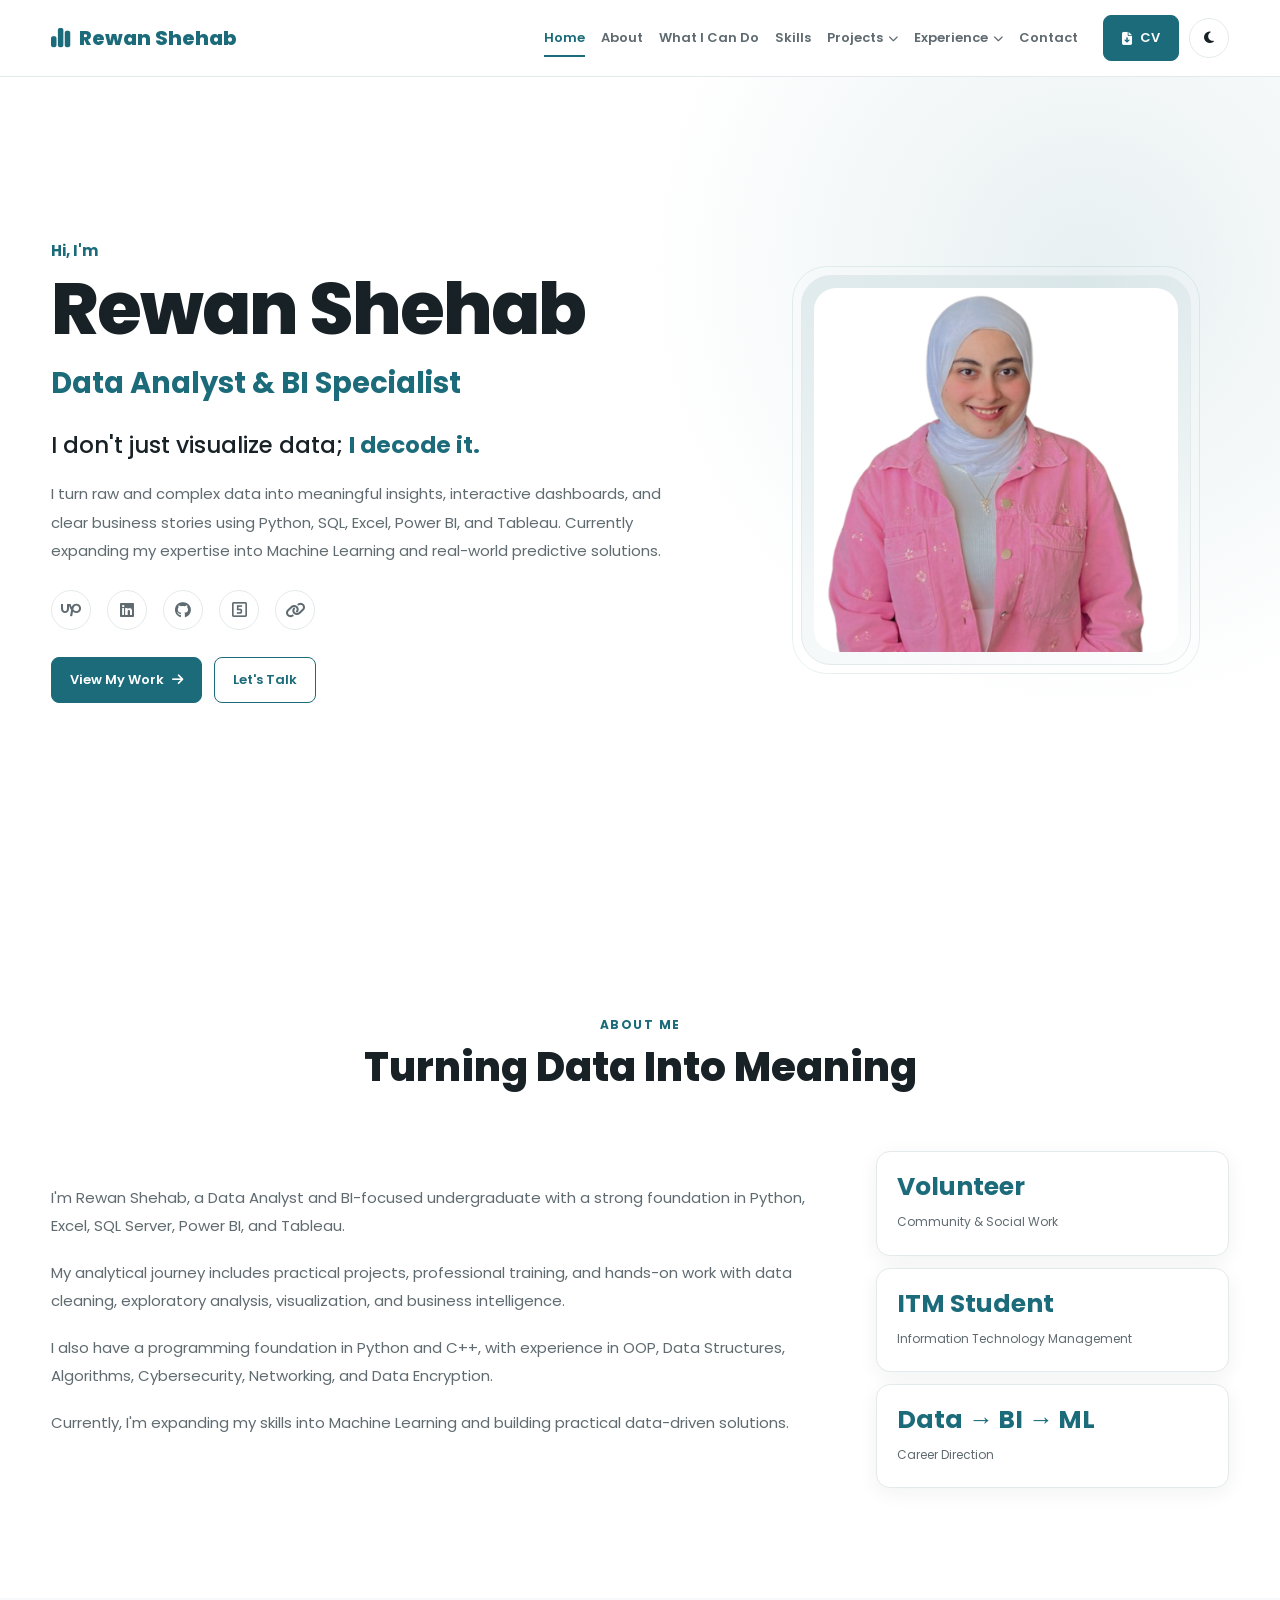
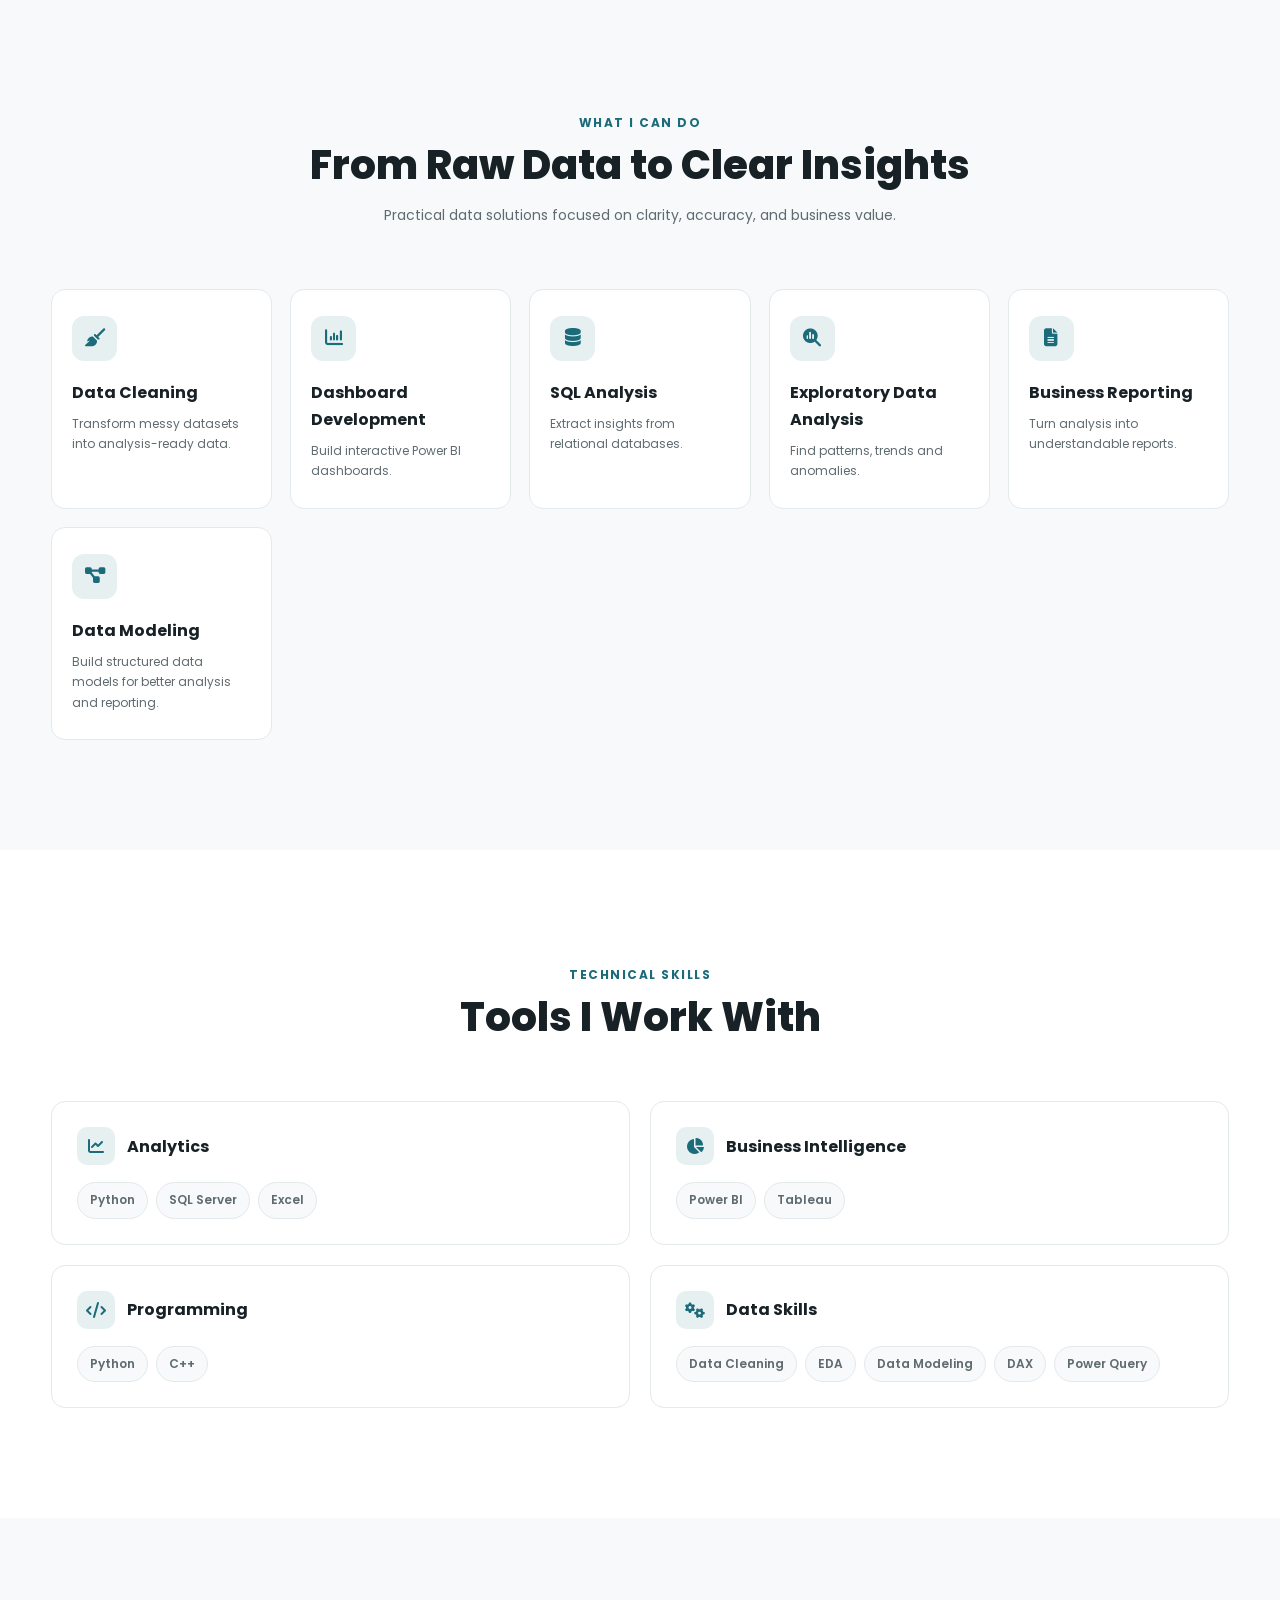
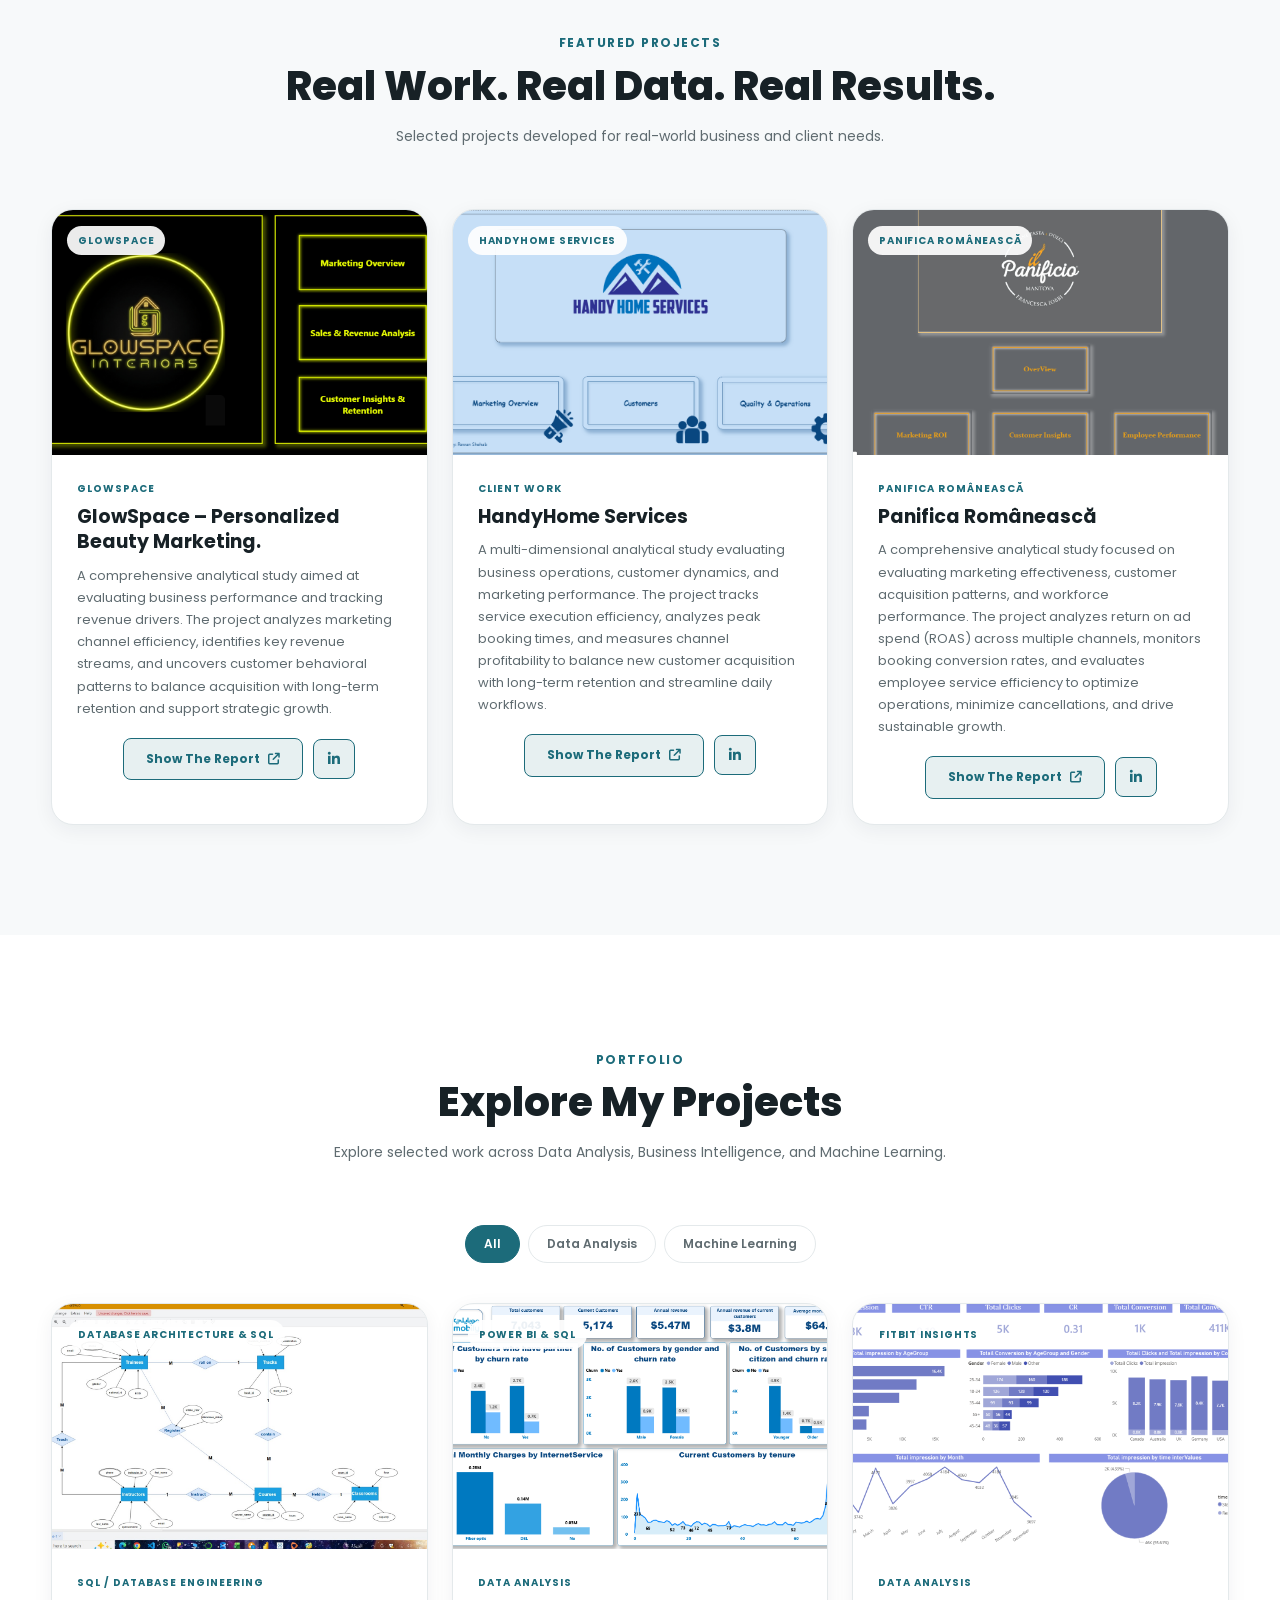
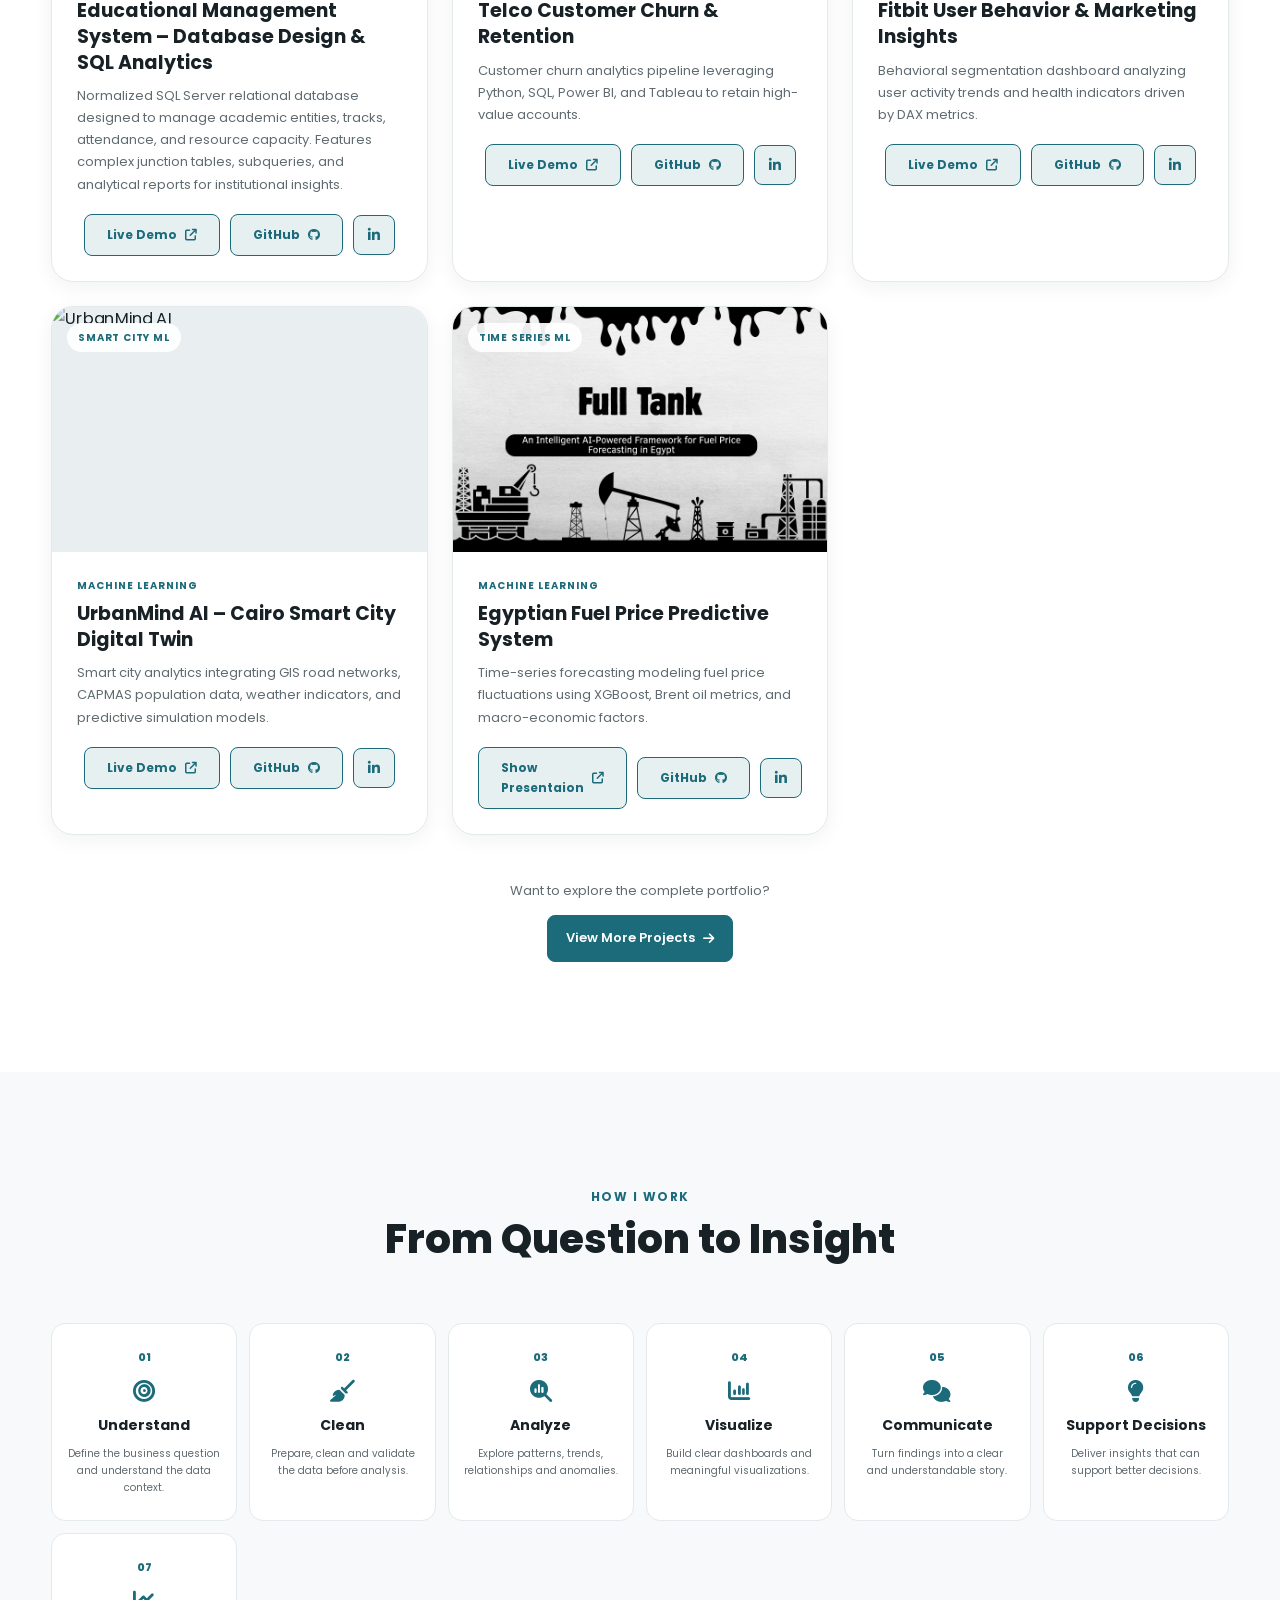
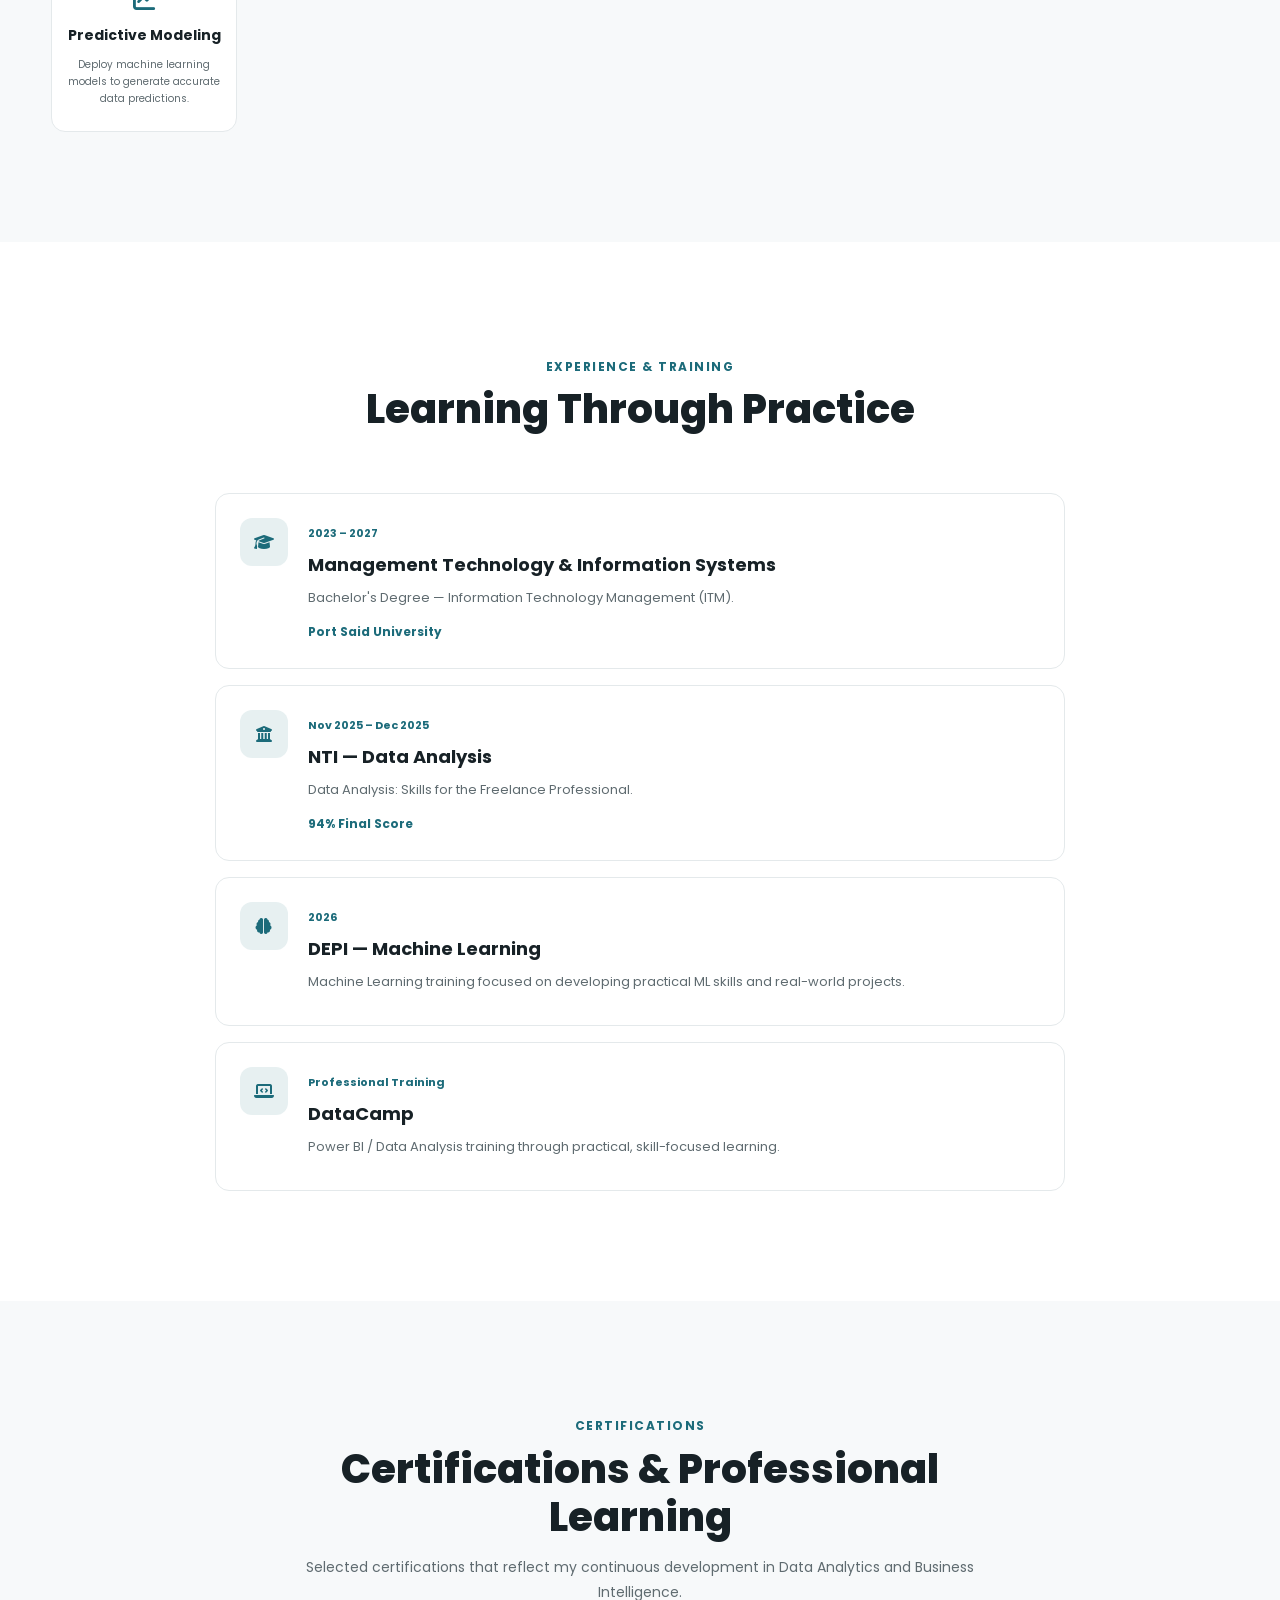
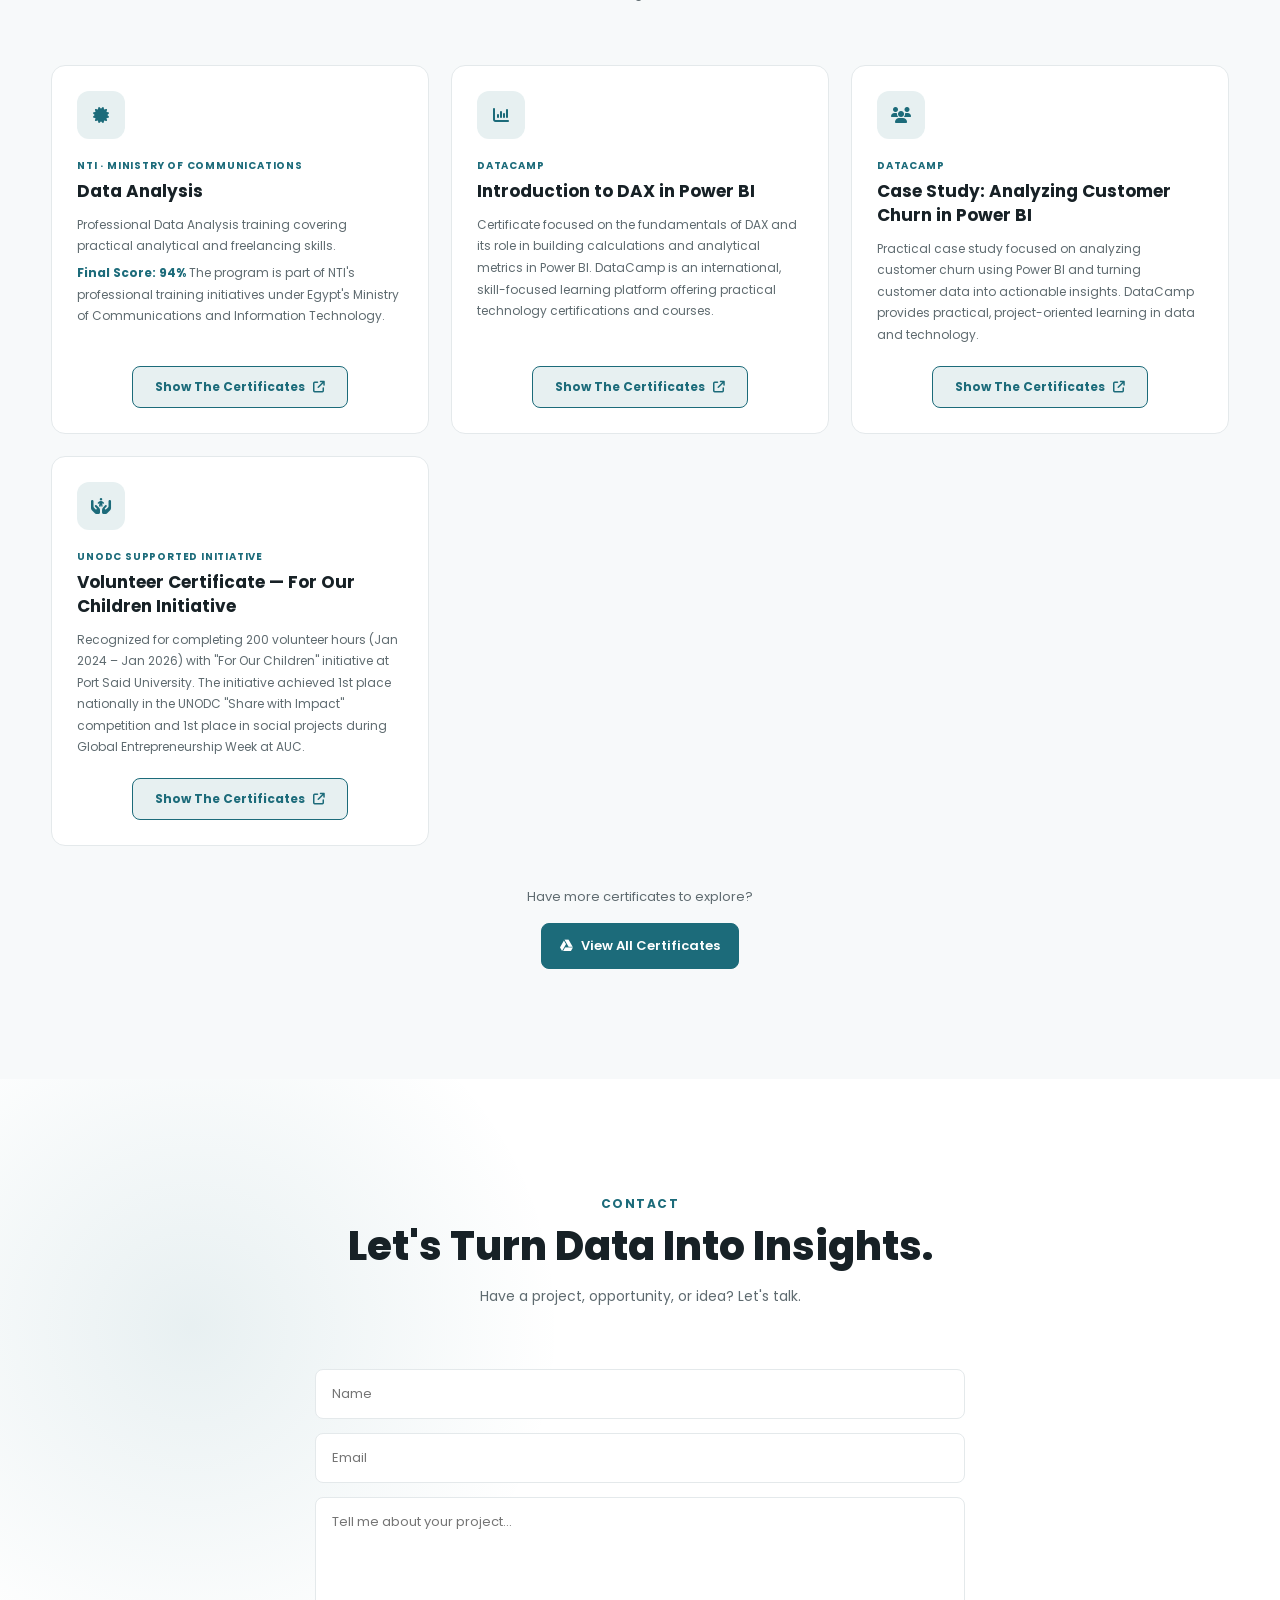
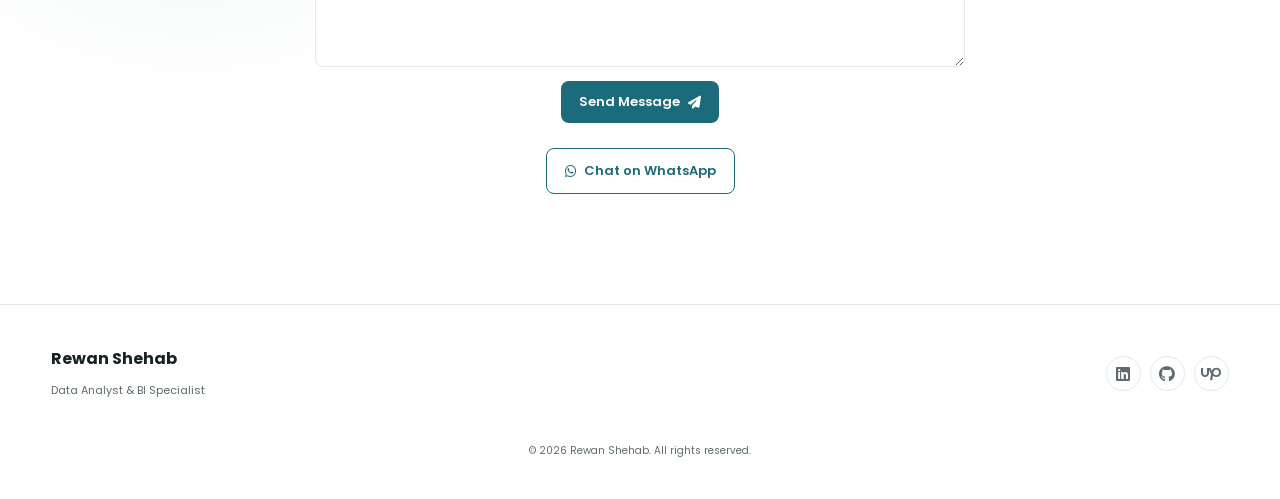
==== commit b7c31e2a: "Update index.html" ====
--- a/index.html
+++ b/index.html
@@ -668,10 +668,10 @@
 
                     <div class="project-gallery">
 
-                        <img src="image/Screenshot 2026-04-22 022851.png" alt="Client project preview" class="project-slide active">
-                        <img src="image/Screenshot 2026-04-22 023309.png" alt="Client project preview" class="project-slide">
-                        <img src="image/Screenshot 2026-04-22 024507.png" alt="Client project preview" class="project-slide">
-                        <img src="image/Screenshot 2026-04-22 024748.png" alt="Client project preview" class="project-slide">
+                        <img src="image/GlowSpace/Screenshot 2026-04-22 022851.png" alt="Client project preview" class="project-slide active">
+                        <img src="image/GlowSpace/Screenshot 2026-04-22 023309.png" alt="Client project preview" class="project-slide">
+                        <img src="image/GlowSpace/Screenshot 2026-04-22 024507.png" alt="Client project preview" class="project-slide">
+                        <img src="image/GlowSpace/Screenshot 2026-04-22 024748.png" alt="Client project preview" class="project-slide">
 
                         <div class="project-overlay">
                             <span>
@@ -722,10 +722,10 @@
 
                     <div class="project-gallery">
 
-                        <img src="image/Screenshot 2026-04-19 025534.png" alt="Client project preview" class="project-slide active">
-                        <img src="image/Screenshot 2026-04-19 030248.png" alt="Client project preview" class="project-slide">
-                        <img src="image/Screenshot 2026-04-19 031718.png" alt="Client project preview" class="project-slide">
-                        <img src="image/Screenshot 2026-04-19 032249.png" alt="Client project preview" class="project-slide">
+                        <img src="image/HandyHome Services/Screenshot 2026-04-19 025534.png" alt="Client project preview" class="project-slide active">
+                        <img src="image/HandyHome Services/Screenshot 2026-04-19 030248.png" alt="Client project preview" class="project-slide">
+                        <img src="image/HandyHome Services/Screenshot 2026-04-19 031718.png" alt="Client project preview" class="project-slide">
+                        <img src="image/HandyHome Services/Screenshot 2026-04-19 032249.png" alt="Client project preview" class="project-slide">
 
                         <div class="project-overlay">
                             <span>
@@ -775,11 +775,11 @@
 
                     <div class="project-gallery">
 
-                        <img src="image/Screenshot 2026-09-10 002229.png" alt="Client project preview" class="project-slide active">
-                        <img src="image/Screenshot 2026-09-10 002301.png" alt="Client project preview" class="project-slide">
-                        <img src="image/Screenshot 2026-09-10 002322.png" alt="Client project preview" class="project-slide">
-                        <img src="image/Screenshot 2026-09-10 002333.png" alt="Client project preview" class="project-slide">
-                        <img src="image/Screenshot 2026-09-10 002341.png" alt="Client project preview" class="project-slide">
+                        <img src="image/Panifica Românească/Screenshot 2026-09-10 002229.png" alt="Client project preview" class="project-slide active">
+                        <img src="image/Panifica Românească/Screenshot 2026-09-10 002301.png" alt="Client project preview" class="project-slide">
+                        <img src="image/Panifica Românească/Screenshot 2026-09-10 002322.png" alt="Client project preview" class="project-slide">
+                        <img src="image/Panifica Românească/Screenshot 2026-09-10 002333.png" alt="Client project preview" class="project-slide">
+                        <img src="image/Panifica Românească/Screenshot 2026-09-10 002341.png" alt="Client project preview" class="project-slide">
 
                         <div class="project-overlay">
                             <span>
@@ -879,237 +879,195 @@
 
                 <!-- DATA ANALYSIS PROJECT 1 -->
 
-                <article class="project-card" data-category="data-analysis">
-
-                    <div class="project-img">
-                        <img src="image/Presentation1.png" alt="High Volume Sales Analytics">
-                    </div>
-
-                    <div class="project-content">
-
-                        <span class="project-category">
-                            Data Analysis
-                        </span>
-
-                        <h3>
-                            High-Volume Sales Analytics
-                        </h3>
-
-                        <p>
-                            Processing and analyzing
-                            8.5M+ sales records using Excel,
-                            Power Query and Data Model.
-                        </p>
-
-                        <div class="project-links">
-
-                            <a href="https://github.com/rewanshehab0120/-Excel-Big-Data-Dashboard" target="_blank"
-                                rel="noopener noreferrer" class="btn-primary">
-                                GitHub
-                            </a>
-
-                            <a href="https://1drv.ms/x/c/60846860529561d6/IQDmeclMFhC2Q6IjA-Kvrlv1AdMljnfy6FpdQVkGRigdN3s?e=RHH8nO"
-                                target="_blank" rel="noopener noreferrer" class="btn-secondary">
-                                Live Demo
-                            </a>
-
-                            <a href="https://www.linkedin.com/posts/rwan-shehab_datavisualization-datastorytelling-cleandesign-activity-7430231089593352192-PJX9?utm_source=social_share_send&utm_medium=member_desktop_web&rcm=ACoAADvoTpwBvYobQbEfdiX_5pjuhlZHd9kIxnE"
-                                target="_blank" rel="noopener noreferrer" class="btn-secondary btn-linkedin-icon" aria-label="LinkedIn">
+                <!-- PROJECT 1: Educational Management System -->
+                <article class="featured-project-card reveal" data-category="data-analysis">
+                    <div class="project-gallery">
+                        <img src="image/Educational Management System/WhatsApp Image 2025-12-12 at 00.38.47_86b7a173.jpg" alt="Educational Management System" class="project-slide active">
+                        <img src="image/Educational Management System/Screenshot (798).png" alt="Educational Management System" class="project-slide">
+
+                        <div class="project-overlay">
+                            <span>Database Architecture & SQL</span>
+                        </div>
+                    </div>
+
+                    <div class="featured-project-content">
+                        <span class="project-category">SQL / Database Engineering</span>
+                        <h3>Educational Management System – Database Design & SQL Analytics</h3>
+                        <p>Normalized SQL Server relational database designed to manage academic entities, tracks,
+                            attendance, and resource capacity. Features complex junction tables, subqueries, and
+                            analytical reports for institutional insights.</p>
+
+                        <div class="project-actions">
+                            <a href="#" target="_blank" rel="noopener noreferrer" class="project-report-link">
+                                Live Demo <i class="fa-solid fa-arrow-up-right-from-square"></i>
+                            </a>
+                            <a href="https://github.com/rewanshehab0120/Educational-Management-System-Database-SQL-Analytics-" target="_blank" rel="noopener noreferrer" class="project-report-link">
+                                GitHub <i class="fa-brands fa-github"></i>
+                            </a>
+                            <a href="https://github.com/rewanshehab0120/Educational-Management-System-Database-SQL-Analytics-" target="_blank" rel="noopener noreferrer" class="project-linkedin-btn"
+                                aria-label="LinkedIn">
                                 <i class="fa-brands fa-linkedin-in"></i>
                             </a>
-
                         </div>
-
-                    </div>
-
-                </article>
-
-
-
-                <!-- DATA ANALYSIS PROJECT 2 -->
-
-                <article class="project-card" data-category="data-analysis">
-
-                    <div class="project-img">
-                        <img src="image/Screenshot 2026-02-24 124710.png" alt="Telco Customer Churn Analysis">
-                    </div>
-
-                    <div class="project-content">
-
-                        <span class="project-category">
-                            Data Analysis
-                        </span>
-
-                        <h3>
-                            Telco Customer Churn & Retention
-                        </h3>
-
-                        <p>
-                            Customer churn analysis using
-                            Python, SQL, Power BI and Tableau.
-                        </p>
-
-                        <div class="project-links">
-
+                    </div>
+                </article>
+
+
+                <!-- PROJECT 5: Telco Churn -->
+                <article class="featured-project-card reveal" data-category="data-analysis">
+                    <div class="project-gallery">
+                        <img src="image/Telco Churn/Screenshot 2026-02-24 124630.png" alt="Telco Churn"
+                            class="project-slide active">
+                        <img src="image/Telco Churn/Screenshot 2026-02-24 124645.png" alt="Telco Churn"
+                            class="project-slide">
+                        <img src="image/Telco Churn/Screenshot 2026-02-24 124658.png" alt="Telco Churn"
+                            class="project-slide">
+                        <img src="image/Telco Churn/Screenshot 2026-02-24 124710.png" alt="Telco Churn"
+                            class="project-slide">
+                        <img src="image/Telco Churn/Screenshot 2026-02-24 124725.png" alt="Telco Churn"
+                            class="project-slide">
+
+                        <div class="project-overlay">
+                            <span>Power BI & SQL</span>
+                        </div>
+                    </div>
+
+                    <div class="featured-project-content">
+                        <span class="project-category">Data Analysis</span>
+                        <h3>Telco Customer Churn & Retention</h3>
+                        <p>Customer churn analytics pipeline leveraging Python, SQL, Power BI, and Tableau to retain
+                            high-value accounts.</p>
+
+                        <div class="project-actions">
+                            <a href="https://app.powerbi.com/groups/me/reports/f7829a0d-d00d-4693-b904-cd7fba5eaaf0/17eff8309d60a7c2008b?experience=power-bi"
+                                target="_blank" rel="noopener noreferrer" class="project-report-link">
+                                Live Demo <i class="fa-solid fa-arrow-up-right-from-square"></i>
+                            </a>
                             <a href="https://github.com/rewanshehab0120/Telco-Customer-Data-Analysis" target="_blank"
-                                rel="noopener noreferrer" class="btn-primary">
-                                GitHub
-                            </a>
-
-                            <a href="https://app.powerbi.com/groups/me/reports/f7829a0d-d00d-4693-b904-cd7fba5eaaf0/17eff8309d60a7c2008b?experience=power-bi"
-                                target="_blank" rel="noopener noreferrer" class="btn-secondary">
-                                Live Demo
-                            </a>
-
+                                rel="noopener noreferrer" class="project-report-link">
+                                GitHub <i class="fa-brands fa-github"></i>
+                            </a>
                             <a href="https://www.linkedin.com/posts/rwan-shehab_presentation-activity-7441408395754037248-PIvp?utm_source=share&utm_medium=member_desktop&rcm=ACoAADvoTpwBvYobQbEfdiX_5pjuhlZHd9kIxnE"
-                                target="_blank" rel="noopener noreferrer" class="btn-secondary btn-linkedin-icon" aria-label="LinkedIn">
+                                target="_blank" rel="noopener noreferrer" class="project-linkedin-btn"
+                                aria-label="LinkedIn">
                                 <i class="fa-brands fa-linkedin-in"></i>
                             </a>
-
                         </div>
-
-                    </div>
-
-                </article>
-
-
-
-                <!-- DATA ANALYSIS PROJECT 3 -->
-
-                <article class="project-card" data-category="data-analysis">
-
-                    <div class="project-img">
-                        <img src="image/Screenshot 2026-02-20 082349.png" alt="Fitbit User Behavior Analysis">
-                    </div>
-
-                    <div class="project-content">
-
-                        <span class="project-category">
-                            Data Analysis
-                        </span>
-
-                        <h3>
-                            Fitbit User Behavior & Marketing Insights
-                        </h3>
-
-                        <p>
-                            Behavioral analysis dashboard using
-                            data transformation and DAX-driven metrics.
-                        </p>
-
-                        <div class="project-links">
-
+                    </div>
+                </article>
+
+
+                <!-- PROJECT 6: Fitbit -->
+                <article class="featured-project-card reveal" data-category="data-analysis">
+                    <div class="project-gallery">
+                        <img src="image/Fitbit/Screenshot 2026-02-20 082349.png" alt="Fitbit Behavior"
+                            class="project-slide active">
+                        <img src="image/Fitbit/Screenshot (372).png" alt="Fitbit Behavior" class="project-slide">
+
+                        <div class="project-overlay">
+                            <span>Fitbit Insights</span>
+                        </div>
+                    </div>
+
+                    <div class="featured-project-content">
+                        <span class="project-category">Data Analysis</span>
+                        <h3>Fitbit User Behavior & Marketing Insights</h3>
+                        <p>Behavioral segmentation dashboard analyzing user activity trends and health indicators driven
+                            by DAX metrics.</p>
+
+                        <div class="project-actions">
+                            <a href="https://app.powerbi.com/groups/me/reports/3bfacd5b-0ba4-4bf1-b774-99fb41fd618e/dc4b7742841009d992c4?experience=power-bi"
+                                target="_blank" rel="noopener noreferrer" class="project-report-link">
+                                Live Demo <i class="fa-solid fa-arrow-up-right-from-square"></i>
+                            </a>
                             <a href="https://github.com/rewanshehab0120/FitBit-Data-Insights-Dashboard" target="_blank"
-                                rel="noopener noreferrer" class="btn-primary">
-                                GitHub
-                            </a>
-
-                            <a href="https://app.powerbi.com/groups/me/reports/3bfacd5b-0ba4-4bf1-b774-99fb41fd618e/dc4b7742841009d992c4?experience=power-bi"
-                                target="_blank" rel="noopener noreferrer" class="btn-secondary">
-                                Live Demo
-                            </a>
-
+                                target="_blank" rel="noopener noreferrer" class="project-report-link">
+                                GitHub <i class="fa-brands fa-github"></i>
+                            </a>
                             <a href="https://www.linkedin.com/posts/rwan-shehab_sql-databaseabrdesign-nti-activity-7445462771883884545-lO4B?utm_source=share&utm_medium=member_desktop&rcm=ACoAADvoTpwBvYobQbEfdiX_5pjuhlZHd9kIxnE"
-                                target="_blank" rel="noopener noreferrer" class="btn-secondary btn-linkedin-icon" aria-label="LinkedIn">
+                                target="_blank" rel="noopener noreferrer" class="project-linkedin-btn"
+                                aria-label="LinkedIn">
                                 <i class="fa-brands fa-linkedin-in"></i>
                             </a>
-
                         </div>
-
-                    </div>
-
-                </article>
-
-
-
-                <!-- ML PROJECT PLACEHOLDER 1 -->
-
-                <article class="project-card" data-category="machine-learning">
-
-                    <div class="project-img">
-                        <img src="image/ml-project-1.png" alt="Machine Learning Project">
-                    </div>
-
-                    <div class="project-content">
-
-                        <span class="project-category">
-                            Machine Learning
-                        </span>
-
-                        <h3>
-                            Machine Learning Project 01
-                        </h3>
-
-                        <p>
-                            Project details will be added
-                            from the project data.
-                        </p>
-
-                    </div>
-
-                </article>
-
-
-
-                <!-- ML PROJECT PLACEHOLDER 2 -->
-
-                <article class="project-card" data-category="machine-learning">
-
-                    <div class="project-img">
-                        <img src="image/ml-project-2.png" alt="Machine Learning Project">
-                    </div>
-
-                    <div class="project-content">
-
-                        <span class="project-category">
-                            Machine Learning
-                        </span>
-
-                        <h3>
-                            Machine Learning Project 02
-                        </h3>
-
-                        <p>
-                            Project details will be added
-                            from the project data.
-                        </p>
-
-                    </div>
-
-                </article>
-
-
-
-                <!-- ML PROJECT PLACEHOLDER 3 -->
-
-                <article class="project-card" data-category="machine-learning">
-
-                    <div class="project-img">
-                        <img src="image/ml-project-3.png" alt="Machine Learning Project">
-                    </div>
-
-                    <div class="project-content">
-
-                        <span class="project-category">
-                            Machine Learning
-                        </span>
-
-                        <h3>
-                            Machine Learning Project 03
-                        </h3>
-
-                        <p>
-                            Project details will be added
-                            from the project data.
-                        </p>
-
-                    </div>
-
-                </article>
-
-            </div>
-
-
+                    </div>
+                </article>
+
+
+                <!-- PROJECT 7: UrbanMind AI -->
+                <article class="featured-project-card reveal" data-category="machine-learning">
+                    <div class="project-gallery">
+                        <img src="image/ml-project-1.png" alt="UrbanMind AI" class="project-slide active">
+                        <img src="image/ml-project-2.png" alt="UrbanMind AI" class="project-slide">
+
+                        <div class="project-overlay">
+                            <span>Smart City ML</span>
+                        </div>
+                    </div>
+
+                    <div class="featured-project-content">
+                        <span class="project-category">Machine Learning</span>
+                        <h3>UrbanMind AI – Cairo Smart City Digital Twin</h3>
+                        <p>Smart city analytics integrating GIS road networks, CAPMAS population data, weather
+                            indicators, and predictive simulation models.</p>
+
+                        <div class="project-actions">
+                            <a href="#" target="_blank" rel="noopener noreferrer" class="project-report-link">
+                                Live Demo <i class="fa-solid fa-arrow-up-right-from-square"></i>
+                            </a>
+                            <a href="https://github.com/rewanshehab0120/UrbanMind-AI-" target="_blank"
+                                rel="noopener noreferrer" class="project-report-link">
+                                GitHub <i class="fa-brands fa-github"></i>
+                            </a>
+                            <a href="#" target="_blank" rel="noopener noreferrer" class="project-linkedin-btn"
+                                aria-label="LinkedIn">
+                                <i class="fa-brands fa-linkedin-in"></i>
+                            </a>
+                        </div>
+                    </div>
+                </article>
+
+                <!-- PROJECT 8: Fuel Price Predictor -->
+                <article class="featured-project-card reveal" data-category="machine-learning">
+                    <div class="project-gallery">
+                        <img src="image/Fuel Price Predictor/Screenshot (2579).png" alt="Fuel Price Predictor"
+                            class="project-slide active">
+                        <img src="image/Fuel Price Predictor/Screenshot (2583).png" alt="Fuel Price Predictor"
+                            class="project-slide">
+                        <img src="image/Fuel Price Predictor/Screenshot (2584).png" alt="Fuel Price Predictor"
+                            class="project-slide">
+                        <img src="image/Fuel Price Predictor/Screenshot_25-9-2026_9342_127.0.0.1.jpeg"
+                            alt="Fuel Price Predictor" class="project-slide">
+
+                        <div class="project-overlay">
+                            <span>Time Series ML</span>
+                        </div>
+                    </div>
+
+                    <div class="featured-project-content">
+                        <span class="project-category">Machine Learning</span>
+                        <h3>Egyptian Fuel Price Predictive System</h3>
+                        <p>Time-series forecasting modeling fuel price fluctuations using XGBoost, Brent oil metrics,
+                            and macro-economic factors.</p>
+
+                        <div class="project-actions">
+                            <a href="https://canva.link/18jcz62jjbc2gzq" target="_blank" rel="noopener noreferrer"
+                                class="project-report-link">
+                                Show Presentaion <i class="fa-solid fa-arrow-up-right-from-square"></i>
+                            </a>
+                            <a href="https://github.com/rewanshehab0120/FullTank" target="_blank"
+                                rel="noopener noreferrer" class="project-report-link">
+                                GitHub <i class="fa-brands fa-github"></i>
+                            </a>
+                            <a href="https://lnkd.in/p/esSmVMXv" target="_blank" rel="noopener noreferrer"
+                                class="project-linkedin-btn" aria-label="LinkedIn">
+                                <i class="fa-brands fa-linkedin-in"></i>
+                            </a>
+                        </div>
+                    </div>
+                </article>
+
+            </div> <!-- تم إغلاق الـ project-grid هنا بشكل صحيح -->
 
             <!-- More Projects -->
 
--- a/style.css
+++ b/style.css
@@ -1,560 +1,2349 @@
+/* =========================================================
+   REWAN SHEHAB PORTFOLIO
+   Professional Data Analyst / BI Portfolio
+   ========================================================= */
+
+
+/* =========================================================
+   1. ROOT VARIABLES
+   ========================================================= */
+
 :root {
     --primary: #1c6b7a;
+    --primary-dark: #115e70;
+    --primary-soft: rgba(28, 107, 122, 0.10);
+
     --bg: #ffffff;
-    --text: #222;
-    --light: #f5f7fa;
+    --bg-soft: #f7f9fa;
+    --card: #ffffff;
+
+    --text: #172126;
+    --text-soft: #5f6b70;
+    --border: #e4e9eb;
+
+    --shadow-sm: 0 5px 20px rgba(20, 40, 45, 0.06);
+    --shadow-md: 0 15px 40px rgba(20, 40, 45, 0.10);
+
+    --radius-sm: 8px;
+    --radius-md: 14px;
+    --radius-lg: 22px;
+
+    --container: 1180px;
+
+    --transition: 0.3s ease;
+}
+
+
+/* =========================================================
+   2. DARK MODE (تفتيح الخطوط والعناوين)
+   ========================================================= */
+
+.dark {
+    --bg: #0f171a;
+    --bg-soft: #141f23;
+    --card: #172328;
+
+    /* تفتيح الخطوط كلياً لسهولة القراءة */
+    --text: #ffffff;
+    --text-soft: #e0e8eb;
+    --border: #26383d;
+
+    --primary-soft: rgba(28, 107, 122, 0.25);
+
+    --shadow-sm: 0 5px 20px rgba(0, 0, 0, 0.20);
+    --shadow-md: 0 15px 40px rgba(0, 0, 0, 0.30);
+}
+
+.dark .highlight-item strong {
+    color: #2cc2d6; /* لون فاتح ومضيء للعناوين مثل Volunteer */
+}
+
+
+/* =========================================================
+   3. RESET
+   ========================================================= */
+
+* {
+    box-sizing: border-box;
+    margin: 0;
+    padding: 0;
 }
 
 html {
     scroll-behavior: smooth;
+    scroll-padding-top: 90px;
 }
 
 body {
-    font-family: 'Poppins', sans-serif;
-    margin: 0;
+    font-family: "Poppins", sans-serif;
     background: var(--bg);
     color: var(--text);
-    transition: 0.3s;
-}
-
-.dark {
-    --bg: #121212;
-    --text: #f4f4f4;
-    --light: #1e1e1e;
-}
-
-/* Container */
+    line-height: 1.7;
+    overflow-x: hidden;
+    transition:
+        background-color 0.3s ease,
+        color 0.3s ease;
+}
+
+img {
+    max-width: 100%;
+    display: block;
+}
+
+a {
+    color: inherit;
+}
+
+button,
+input,
+textarea {
+    font-family: inherit;
+}
+
+button {
+    cursor: pointer;
+}
+
+
+/* =========================================================
+   4. CONTAINER
+   ========================================================= */
+
 .container {
-    width: 90%;
-    max-width: 1100px;
-    margin: auto;
-}
-
-/* Navbar */
+    width: min(92%, var(--container));
+    margin: 0 auto;
+}
+
+
+/* =========================================================
+   5. NAVBAR
+   ========================================================= */
+
 .navbar {
     position: fixed;
+    top: 0;
+    left: 0;
+
     width: 100%;
-    top: 0;
-    background: var(--bg);
-    box-shadow: 0 2px 10px rgba(0, 0, 0, 0.05);
-    z-index: 1000;
+
+    background: rgba(255, 255, 255, 0.94);
+
+    border-bottom: 1px solid var(--border);
+
+    backdrop-filter: blur(12px);
+    -webkit-backdrop-filter: blur(12px);
+
+    z-index: 5000;
+
+    transition:
+        background 0.3s ease,
+        box-shadow 0.3s ease;
+}
+
+.dark .navbar {
+    background: rgba(15, 23, 26, 0.94);
 }
 
 .nav-container {
+    min-height: 76px;
+
     display: flex;
+    align-items: center;
     justify-content: space-between;
+
+    gap: 25px;
+}
+
+
+/* Logo */
+
+.logo {
+    display: inline-flex;
     align-items: center;
-    padding: 15px 0;
-}
-
-.logo {
-    font-size: 28px;
+    gap: 9px;
+
+    color: var(--primary);
+
+    text-decoration: none;
+
+    font-size: 20px;
     font-weight: 800;
-    text-decoration: none;
-    color: var(--primary);
+
+    white-space: nowrap;
+}
+
+.logo i {
+    font-size: 22px;
+}
+
+
+/* Navigation */
+
+nav {
+    margin-left: auto;
 }
 
 .nav-links {
     display: flex;
-    gap: 25px;
+    align-items: center;
+    gap: 16px; /* تقليل المسافة لتخفيف الزحمة */
+
     list-style: none;
 }
 
-.nav-links a {
+.nav-link {
+    position: relative;
+
+    display: inline-block;
+
+    color: var(--text-soft);
+
     text-decoration: none;
+
+    font-size: 13px;
+    font-weight: 600;
+
+    padding: 8px 0;
+
+    transition: color var(--transition);
+}
+
+.nav-link::after {
+    content: "";
+
+    position: absolute;
+    left: 0;
+    bottom: 0;
+
+    width: 0;
+    height: 2px;
+
+    background: var(--primary);
+
+    transition: width var(--transition);
+}
+
+.nav-link:hover,
+.nav-link.active {
+    color: var(--primary);
+}
+
+.nav-link:hover::after,
+.nav-link.active::after {
+    width: 100%;
+}
+
+
+/* Navbar actions */
+
+.actions {
+    display: flex;
+    align-items: center;
+    gap: 10px;
+}
+
+.nav-cv {
+    white-space: nowrap;
+}
+
+
+/* Theme button */
+
+#theme-toggle {
+    width: 40px;
+    height: 40px;
+
+    display: grid;
+    place-items: center;
+
+    border: 1px solid var(--border);
+    border-radius: 50%;
+
+    background: var(--card);
     color: var(--text);
-    font-weight: 500;
-    transition: 0.3s;
-}
-
-.nav-links a.active {
-    color: var(--primary);
-    font-weight: 700;
-}
-
-/* Buttons */
+
+    transition: all var(--transition);
+}
+
+#theme-toggle:hover {
+    color: var(--primary);
+    border-color: var(--primary);
+
+    transform: rotate(10deg);
+}
+
+
+/* Hamburger */
+
+.hamburger {
+    display: none;
+
+    width: 42px;
+    height: 42px;
+
+    flex-direction: column;
+    justify-content: center;
+    align-items: center;
+
+    gap: 5px;
+
+    border: 1px solid var(--border);
+    border-radius: 10px;
+
+    background: var(--card);
+}
+
+.hamburger span {
+    width: 20px;
+    height: 2px;
+
+    background: var(--text);
+
+    border-radius: 5px;
+
+    transition: all var(--transition);
+}
+
+.hamburger.active span:nth-child(1) {
+    transform: translateY(7px) rotate(45deg);
+}
+
+.hamburger.active span:nth-child(2) {
+    opacity: 0;
+}
+
+.hamburger.active span:nth-child(3) {
+    transform: translateY(-7px) rotate(-45deg);
+}
+
+
+/* =========================================================
+   6. BUTTONS & LINKEDIN HOVER STYLING
+   ========================================================= */
+
 .btn-primary,
 .btn-secondary {
-    font-size: 14px;
-    padding: 8px 16px;
-    border-radius: 6px;
+    display: inline-flex;
+
+    align-items: center;
+    justify-content: center;
+
+    gap: 8px;
+
+    padding: 11px 18px;
+
+    border-radius: var(--radius-sm);
+
+    font-size: 13px;
+    font-weight: 600;
+
     text-decoration: none;
-    font-weight: 600;
-    transition: 0.3s;
+
+    transition:
+        transform var(--transition),
+        box-shadow var(--transition),
+        background var(--transition),
+        color var(--transition),
+        border-color var(--transition);
 }
 
 .btn-primary {
     background: var(--primary);
     color: #fff;
+
+    border: 1px solid var(--primary);
 }
 
 .btn-primary:hover {
+    background: var(--primary-dark);
+
     transform: translateY(-3px);
-    opacity: 0.9;
+
+    box-shadow:
+        0 10px 25px rgba(28, 107, 122, 0.22);
 }
 
 .btn-secondary {
     background: transparent;
-    border: 2px solid var(--primary);
-    color: var(--primary);
+    color: var(--primary);
+
+    border: 1px solid var(--primary);
 }
 
 .btn-secondary:hover {
     background: var(--primary);
     color: #fff;
-}
-
-/* Hero */
+
+    transform: translateY(-3px);
+}
+
+/* إلغاء الخلفية الزرقاء لزرار LinkedIn وإجباره يكون مطابق لزرار Live Demo */
+.project-links a.btn-secondary[aria-label="LinkedIn"],
+.project-links a[href*="linkedin"].btn-secondary,
+.project-links a.btn-linkedin {
+    background-color: transparent !important;
+    background: transparent !important;
+    color: var(--primary) !important;
+    border: 1px solid var(--primary) !important;
+    box-shadow: none !important;
+}
+
+.project-links a.btn-secondary[aria-label="LinkedIn"]:hover,
+.project-links a[href*="linkedin"].btn-secondary:hover,
+.project-links a.btn-linkedin:hover {
+    background-color: var(--primary) !important;
+    background: var(--primary) !important;
+    color: #ffffff !important;
+    border-color: var(--primary) !important;
+    transform: translateY(-3px) !important;
+}
+
+
+/* =========================================================
+   7. HERO
+   ========================================================= */
+
 .hero {
-    padding-top: 150px;
-}
-
-.hero-container {
+    min-height: 100vh;
+
     display: flex;
     align-items: center;
-    justify-content: space-between;
-    gap: 40px;
+
+    padding:
+        120px 0
+        80px;
+
+    background:
+        radial-gradient(
+            circle at 85% 30%,
+            var(--primary-soft),
+            transparent 35%
+        );
+}
+
+.hero-container {
+    display: grid;
+
+    grid-template-columns:
+        minmax(0, 1.15fr)
+        minmax(280px, 0.85fr);
+
+    align-items: center;
+
+    gap: 80px;
+}
+
+.hero-text {
+    max-width: 690px;
+}
+
+.hero-greeting {
+    display: inline-block;
+
+    color: var(--primary);
+
+    font-size: 15px;
+    font-weight: 700;
+
+    margin-bottom: 8px;
+}
+
+.hero-text h1 {
+    font-size: clamp(42px, 6vw, 72px);
+
+    line-height: 1.05;
+
+    letter-spacing: -2px;
+
+    font-weight: 800;
+
+    margin-bottom: 12px;
+}
+
+.hero-text h2 {
+    color: var(--primary);
+
+    font-size: clamp(20px, 3vw, 29px);
+
+    font-weight: 700;
+
+    margin-bottom: 18px;
+}
+
+.hero-tagline {
+    font-size: 23px;
+
+    font-weight: 500;
+
+    margin-bottom: 15px;
+}
+
+.hero-tagline strong {
+    color: var(--primary);
+}
+
+.hero-description {
+    max-width: 650px;
+
+    color: var(--text-soft);
+
+    font-size: 15px;
+
+    line-height: 1.9;
+
+    margin-bottom: 24px;
+}
+
+
+/* Hero social */
+
+.hero-social {
+    display: flex;
+
+    align-items: center;
+
+    gap: 16px;
+
+    margin-bottom: 27px;
+}
+
+.hero-social a {
+    width: 40px;
+    height: 40px;
+
+    display: grid;
+    place-items: center;
+
+    color: var(--text-soft);
+
+    border: 1px solid var(--border);
+
+    border-radius: 50%;
+
+    text-decoration: none;
+
+    background: var(--card);
+
+    transition: all var(--transition);
+}
+
+.hero-social a:hover {
+    color: #fff;
+
+    background: var(--primary);
+
+    border-color: var(--primary);
+
+    transform: translateY(-4px);
+}
+
+.hero-social a .material-symbols-outlined {
+    font-size: 21px;
+}
+
+
+/* Hero buttons */
+
+.hero-buttons {
+    display: flex;
+
+    align-items: center;
+
+    gap: 12px;
+
     flex-wrap: wrap;
 }
 
-.hero-text {
-    flex: 1;
-    min-width: 300px;
-}
-
-.hero-text span {
-    color: var(--primary);
-    font-weight: 700;
-    font-size: 18px;
-}
-
-.hero-text h1 {
-    font-size: 36px;
-    font-weight: 800;
-    margin: 10px 0;
-}
-
-.hero-text h3 {
-    margin: 10px 0;
-}
-
-.hero-text p {
-    font-size: 18px;
-    margin: 20px 0;
-}
-
-.hero-social a .material-symbols-outlined {
-    font-size: 32px; 
-    color: var(--primary); 
-    transition: 0.3s; 
-    vertical-align: middle;
-    display: inline-block;
-    line-height: 1;
-}
-
-
-.hero-social a:hover .material-symbols-outlined {
-    transform: scale(1.2);
-    color: #000; 
-}
-
-.dark .hero-social a:hover .material-symbols-outlined {
-    color: #ffffff; 
-}
-
-.material-symbols-outlined {
-    font-family: 'Material Symbols Outlined' !important;
-}
-/* Social Icons Dark Mode */
-.dark .hero-social a {
-    color: var(--primary);
-    transition: transform 0.3s, color 0.3s;
-}
-
-.dark .hero-social a:hover {
-    color: #ffffff;
-    transform: scale(1.2);
-}
-
-/* About Me Button Hover Effect */
-a.btn-primary {
-    display: inline-block;
-    background: var(--primary);
-    color: #fff;
-    padding: 10px 20px;
-    border-radius: 6px;
-    text-decoration: none;
-    font-weight: 600;
-    transition: transform 0.3s, opacity 0.3s, box-shadow 0.3s;
-}
-
-a.btn-primary:hover {
-    transform: translateY(-5px) scale(1.05);
-    opacity: 0.95;
-    box-shadow: 0 8px 20px rgba(0, 0, 0, 0.2);
-}
+
+/* Hero image */
 
 .hero-img {
-    flex: 1;
-    min-width: 250px;
     display: flex;
+
     justify-content: center;
+}
+
+.hero-img-frame {
+    position: relative;
+
+    width: min(100%, 390px);
+
+    padding: 12px;
+
+    border-radius: 30px;
+
+    background:
+        linear-gradient(
+            145deg,
+            var(--primary-soft),
+            transparent
+        );
+
+    border: 1px solid var(--border);
+}
+
+.hero-img-frame::before {
+    content: "";
+
+    position: absolute;
+
+    inset: -10px;
+
+    border: 1px solid var(--primary-soft);
+
+    border-radius: 35px;
+
+    z-index: -1;
 }
 
 .hero-img img {
     width: 100%;
-    max-width: 320px;
+
+    aspect-ratio: 1 / 1;
+
+    object-fit: cover;
+
+    border-radius: 22px;
+}
+
+
+/* =========================================================
+   8. SECTION SYSTEM
+   ========================================================= */
+
+.section {
+    padding: 110px 0;
+}
+
+.bg-light {
+    background: var(--bg-soft);
+}
+
+.section-heading {
+    max-width: 720px;
+
+    margin:
+        0 auto
+        60px;
+
+    text-align: center;
+}
+
+.section-label {
+    display: inline-block;
+
+    color: var(--primary);
+
+    font-size: 12px;
+    font-weight: 700;
+
+    letter-spacing: 1.5px;
+
+    text-transform: uppercase;
+
+    margin-bottom: 8px;
+}
+
+.section-title {
+    font-size: clamp(28px, 4vw, 40px);
+
+    line-height: 1.2;
+
+    font-weight: 800;
+
+    margin-bottom: 14px;
+}
+
+.section-description {
+    color: var(--text-soft);
+
+    font-size: 14px;
+
+    line-height: 1.8;
+}
+
+
+/* =========================================================
+   9. ABOUT
+   ========================================================= */
+
+.about-content {
+    display: grid;
+
+    grid-template-columns:
+        minmax(0, 1.5fr)
+        minmax(280px, 0.7fr);
+
+    gap: 70px;
+
+    align-items: center;
+}
+
+.about-text p {
+    color: var(--text-soft);
+
+    font-size: 15px;
+
+    line-height: 1.9;
+
+    margin-bottom: 18px;
+}
+
+.about-highlight {
+    display: grid;
+
+    gap: 12px;
+}
+
+.highlight-item {
+    padding: 20px;
+
+    border: 1px solid var(--border);
+
+    border-radius: var(--radius-md);
+
+    background: var(--card);
+
+    box-shadow: var(--shadow-sm);
+
+    transition: all var(--transition);
+}
+
+.highlight-item:hover {
+    transform: translateX(5px);
+
+    border-color: var(--primary);
+}
+
+.highlight-item strong {
+    display: block;
+
+    color: var(--primary);
+
+    font-size: 25px;
+
+    line-height: 1.2;
+
+    margin-bottom: 5px;
+}
+
+.highlight-item span {
+    color: var(--text-soft);
+
+    font-size: 12px;
+}
+
+
+/* =========================================================
+   10. WHAT I CAN DO
+   ========================================================= */
+
+.services-grid {
+    display: grid;
+
+    grid-template-columns:
+        repeat(5, minmax(0, 1fr));
+
+    gap: 18px;
+}
+
+.service-card {
+    padding: 26px 20px;
+
+    background: var(--card);
+
+    border: 1px solid var(--border);
+
+    border-radius: var(--radius-md);
+
+    transition: all var(--transition);
+}
+
+.service-card:hover {
+    transform: translateY(-7px);
+
+    border-color: var(--primary);
+
+    box-shadow: var(--shadow-md);
+}
+
+.service-icon {
+    width: 45px;
+    height: 45px;
+
+    display: grid;
+    place-items: center;
+
+    color: var(--primary);
+
+    background: var(--primary-soft);
+
     border-radius: 12px;
+
+    margin-bottom: 18px;
+
+    font-size: 18px;
+}
+
+.service-card h3 {
+    font-size: 16px;
+
+    margin-bottom: 8px;
+}
+
+.service-card p {
+    color: var(--text-soft);
+
+    font-size: 12px;
+
+    line-height: 1.7;
+}
+
+
+/* =========================================================
+   11. SKILLS
+   ========================================================= */
+
+.skills-groups {
+    display: grid;
+
+    grid-template-columns:
+        repeat(2, minmax(0, 1fr));
+
+    gap: 20px;
+}
+
+.skill-group {
+    padding: 25px;
+
+    background: var(--card);
+
+    border: 1px solid var(--border);
+
+    border-radius: var(--radius-md);
+
+    transition: all var(--transition);
+}
+
+.skill-group:hover {
+    border-color: var(--primary);
+
+    box-shadow: var(--shadow-sm);
+}
+
+.skill-group-title {
+    display: flex;
+
+    align-items: center;
+
+    gap: 12px;
+
+    margin-bottom: 17px;
+}
+
+.skill-group-title i {
+    width: 38px;
+    height: 38px;
+
+    display: grid;
+    place-items: center;
+
+    color: var(--primary);
+
+    background: var(--primary-soft);
+
+    border-radius: 10px;
+}
+
+.skill-group-title h3 {
+    font-size: 16px;
+}
+
+.skill-tags {
+    display: flex;
+
+    flex-wrap: wrap;
+
+    gap: 8px;
+}
+
+.skill-tags span {
+    padding: 7px 12px;
+
+    color: var(--text-soft);
+
+    background: var(--bg-soft);
+
+    border: 1px solid var(--border);
+
+    border-radius: 30px;
+
+    font-size: 12px;
+    font-weight: 600;
+
+    transition: all var(--transition);
+}
+
+.skill-tags span:hover {
+    color: var(--primary);
+
+    border-color: var(--primary);
+
+    background: var(--primary-soft);
+}
+
+
+/* =========================================================
+   12. FEATURED CLIENT PROJECTS
+   ========================================================= */
+
+.featured-projects-grid {
+    display: grid;
+
+    grid-template-columns:
+        repeat(3, minmax(0, 1fr));
+
+    gap: 24px;
+}
+
+.featured-project-card {
+    overflow: hidden;
+
+    background: var(--card);
+
+    border: 1px solid var(--border);
+
+    border-radius: var(--radius-lg);
+
+    box-shadow: var(--shadow-sm);
+
+    transition: all 0.4s ease;
+}
+
+.featured-project-card:hover {
+    transform: translateY(-8px);
+
+    border-color: var(--primary);
+
+    box-shadow: var(--shadow-md);
+}
+
+
+/* Gallery */
+
+.project-gallery {
+    position: relative;
+
+    height: 245px;
+
+    overflow: hidden;
+
+    background: #e9eef0;
+}
+
+.project-slide {
+    position: absolute;
+
+    inset: 0;
+
+    width: 100%;
+    height: 100%;
+
     object-fit: cover;
-}
-
-.hero-social {
-    margin: 15px 0;
+
+    opacity: 0;
+
+    transform: scale(1.02);
+
+    transition:
+        opacity 0.7s ease,
+        transform 0.7s ease;
+}
+
+.project-slide.active {
+    opacity: 1;
+}
+
+.featured-project-card:hover .project-slide.active {
+    transform: scale(1.06);
+}
+
+
+/* Project overlay */
+
+.project-overlay {
+    position: absolute;
+
+    top: 15px;
+    left: 15px;
+
+    z-index: 3;
+}
+
+.project-overlay span {
+    display: inline-block;
+
+    padding: 6px 11px;
+
+    background: rgba(255, 255, 255, 0.92);
+
+    color: var(--primary);
+
+    border-radius: 30px;
+
+    font-size: 10px;
+    font-weight: 700;
+
+    text-transform: uppercase;
+
+    letter-spacing: 0.8px;
+}
+
+
+/* Project content */
+
+.featured-project-content {
+    padding: 25px;
     display: flex;
-    gap: 20px;
-    justify-content: center;
-}
-
-.hero-social a {
-    font-size: 24px;
-    color: var(--primary);
-    transition: 0.3s;
-}
-
-.hero-social a:hover {
-    transform: scale(1.2);
-    color: #000;
-}
-
-/* Sections */
-.section {
-    padding: 100px 0;
-}
-
-.section-title {
-    text-align: center;
-    font-size: 32px;
+    flex-direction: column;
+}
+
+.project-category {
+    color: var(--primary);
+
+    font-size: 10px;
+
     font-weight: 700;
-    margin-bottom: 80px;
-}
-
-.section-title i {
-    margin-right: 10px;
-    color: var(--primary);
-}
-
-.bg-light {
-    background: var(--light);
-}
-
-/* Cards */
-.grid {
-    display: grid;
-    grid-template-columns: repeat(3, 1fr);
-    gap: 25px;
-}
-
-.card {
-    background: var(--bg);
-    padding: 30px;
-    border-radius: 12px;
-    text-align: center;
-    box-shadow: 0 4px 12px rgba(0, 0, 0, 0.05);
-    transition: 0.3s;
-}
-
-/* 1. Global Hover Transitions */
-.card, .project-card {
-    transition: all 0.3s ease-in-out;
-}
-
-/* 2. Light Mode Hover Effect */
-.card:hover, .project-card:hover {
-    transform: translateY(-8px) scale(1.02);
-    border: 1px solid #269499;
-    box-shadow: 0 15px 30px rgba(0, 0, 0, 0.15), 
-                0 0 15px rgba(38, 148, 153, 0.2);
-    cursor: pointer;
-}
-
-/* 3. Dark Mode Hover Effect */
-.dark .card:hover, .dark .project-card:hover {
-    background: #1e1e1e;
-    border: 1px solid var(--primary);
-    box-shadow: 0 0 20px rgba(28, 107, 122, 0.5); 
-    transform: translateY(-8px) scale(1.02);
-}
-
-#skills .card img {
-    width: 60px;
-    height: 60px;
-    object-fit: contain;
-    margin-bottom: 15px;
-}
-
-/* LinkedIn Icon inside project card */
-.project-links a:not(.btn-primary):not(.btn-secondary) {
-    font-size: 20px;
-    color: var(--primary);
+
+    text-transform: uppercase;
+
+    letter-spacing: 1px;
+}
+
+.featured-project-content h3 {
+    font-size: 19px;
+
+    line-height: 1.35;
+
+    margin:
+        7px 0
+        10px;
+}
+
+.featured-project-content p {
+    color: var(--text-soft);
+
+    font-size: 13px;
+
+    line-height: 1.7;
+
+    margin-bottom: 18px;
+}
+
+/* حاوية الأزرار في كروت المشاريع المميزة */
+.project-actions {
     display: flex;
     align-items: center;
     justify-content: center;
-    transition: 0.3s;
-}
-
-.project-links a:not(.btn-primary):not(.btn-secondary):hover {
-    transform: scale(1.2);
-    color: #000;
-}
-
-/* Dark mode */
-.dark .project-links a:not(.btn-primary):not(.btn-secondary) {
-    color: var(--primary);
-}
-
-.dark .project-links a:not(.btn-primary):not(.btn-secondary):hover {
+    gap: 10px;
+    margin-top: auto;
+}
+
+/* زر Show The Report في المشاريع المميزة */
+.project-report-link {
+    display: inline-flex;
+    align-items: center;
+    justify-content: center;
+
+    gap: 8px;
+
+    margin: 0 !important;
+    padding: 10px 22px;
+
+    color: var(--primary);
+    background: var(--primary-soft);
+    border: 1px solid var(--primary);
+    border-radius: var(--radius-sm);
+
+    text-decoration: none;
+    font-size: 12px;
+    font-weight: 700;
+
+    transition: all var(--transition);
+}
+
+.project-report-link:hover {
     color: #ffffff;
-}
-
-
-.project-links a {
+    background: var(--primary);
+    transform: translateY(-3px);
+    box-shadow: 0 0 15px rgba(28, 107, 122, 0.7);
+}
+
+.dark .project-report-link {
+    color: #ffffff;
+    border-color: var(--primary);
+    background: var(--primary-soft);
+}
+
+.dark .project-report-link:hover {
+    color: #ffffff;
+    background: var(--primary);
+    box-shadow: 0 0 20px rgba(28, 107, 122, 0.9);
+}
+
+/* زر LinkedIn المستطيل الموازي لزر التقرير */
+.project-linkedin-btn {
+    display: inline-flex;
+    align-items: center;
+    justify-content: center;
+
+    padding: 10px 14px;
+    height: 40px;
+
+    color: var(--primary);
+    background: var(--primary-soft);
+    border: 1px solid var(--primary);
+    border-radius: var(--radius-sm);
+
     text-decoration: none;
-}
-
-/* Project Cards */
+    font-size: 14px;
+
+    transition: all var(--transition);
+}
+
+.project-linkedin-btn:hover {
+    color: #ffffff;
+    background: var(--primary);
+    transform: translateY(-3px);
+    box-shadow: 0 0 15px rgba(28, 107, 122, 0.6);
+}
+
+.dark .project-linkedin-btn {
+    color: #ffffff;
+    border-color: var(--primary);
+    background: var(--primary-soft);
+}
+
+.dark .project-linkedin-btn:hover {
+    color: #ffffff;
+    background: var(--primary);
+    box-shadow: 0 0 20px rgba(28, 107, 122, 0.9);
+}
+
+
+/* =========================================================
+   13. ALL PROJECTS
+   ========================================================= */
+
+.project-filters {
+    display: flex;
+
+    justify-content: center;
+
+    align-items: center;
+
+    flex-wrap: wrap;
+
+    gap: 8px;
+
+    margin-bottom: 40px;
+}
+
+.filter-btn {
+    padding: 9px 18px;
+
+    border: 1px solid var(--border);
+
+    border-radius: 30px;
+
+    background: var(--card);
+
+    color: var(--text-soft);
+
+    font-size: 12px;
+    font-weight: 600;
+
+    transition: all var(--transition);
+}
+
+.filter-btn:hover,
+.filter-btn.active {
+    color: #fff;
+
+    background: var(--primary);
+
+    border-color: var(--primary);
+}
+
+
+.project-grid {
+    display: grid;
+
+    grid-template-columns:
+        repeat(3, minmax(0, 1fr));
+
+    gap: 24px;
+}
+
 .project-card {
-    position: relative;
-    background: var(--bg);
-    padding: 20px;
-    border-radius: 12px;
-    text-align: left;
-    box-shadow: 0 4px 12px rgba(0, 0, 0, 0.05);
-    transition: 0.3s;
-    display: flex;
-    flex-direction: column;
-    justify-content: space-between;
+    overflow: hidden;
+
+    background: var(--card);
+
+    border: 1px solid var(--border);
+
+    border-radius: var(--radius-md);
+
+    box-shadow: var(--shadow-sm);
+
+    transition: all 0.35s ease;
+}
+
+.project-card:hover {
+    transform: translateY(-7px);
+
+    border-color: var(--primary);
+
+    box-shadow: var(--shadow-md);
+}
+
+.project-card .project-img {
+    height: 205px;
+
+    overflow: hidden;
+
+    margin: 0;
+
+    border-radius: 0;
+}
+
+.project-card .project-img img {
+    width: 100%;
     height: 100%;
-}
-
-/* Dark Mode Project Card Active Effect */
-.dark .project-card:active {
-    border-color: var(--primary);
-    box-shadow: 0 12px 24px rgba(0, 212, 211, 0.4);
-    transform: translateY(-3px) scale(1.02);
-    transition: all 0.2s ease;
-}
-
-.project-card:hover {
-    transform: translateY(-5px) scale(1.03);
-    border-color: #269499;
-    box-shadow: 0 0 10px rgba(38, 148, 153, 0.3);
-    cursor: pointer;
-}
-
-.project-img {
-    width: 100%;
-    height: 200px;
-    overflow: hidden;
-    border-radius: 10px;
-    margin-bottom: 10px;
-}
-
-.project-img img {
-    width: 100%;
-    height: 200px;
+
     object-fit: cover;
-    border-radius: 10px;
-}
-
-.project-tooltip {
-    position: absolute;
-    top: 10px;
-    left: 50%;
-    transform: translateX(-50%);
-    background: rgba(28, 107, 122, 0.9);
-    color: #fff;
-    padding: 10px;
-    font-size: 14px;
-    opacity: 0;
-    transition: 0.3s;
-    border-radius: 8px;
-    pointer-events: none;
-    width: 90%;
-    text-align: center;
-    z-index: 2;
-    line-height: 1.5;
-    font-weight: 400;
-}
-
-.project-card:hover .project-tooltip {
-    opacity: 1;
+
+    transition: transform 0.6s ease;
+}
+
+.project-card:hover .project-img img {
+    transform: scale(1.06);
+}
+
+.project-content {
+    padding: 22px;
+}
+
+.project-content h3 {
+    font-size: 17px;
+
+    line-height: 1.4;
+
+    margin:
+        7px 0
+        9px;
+}
+
+.project-content p {
+    color: var(--text-soft);
+
+    font-size: 12px;
+
+    line-height: 1.7;
+
+    margin-bottom: 17px;
 }
 
 .project-links {
     display: flex;
-    gap: 10px;
-    justify-content: center;
-    margin-top: 15px;
-}
-
-#portfolio .grid {
-    margin-top: 50px;
-}
+
+    flex-wrap: wrap;
+
+    align-items: center;
+
+    gap: 8px;
+}
+
+.project-links .btn-primary,
+.project-links .btn-secondary {
+    padding: 8px 12px;
+
+    font-size: 11px;
+}
+
+
+/* More Projects */
 
 .more-projects {
     text-align: center;
-    margin-top: 50px;
+
+    margin-top: 45px;
 }
 
 .more-projects p {
+    color: var(--text-soft);
+
+    font-size: 13px;
+
+    margin-bottom: 13px;
+}
+
+
+/* =========================================================
+   14. HOW I WORK
+   ========================================================= */
+
+.workflow {
+    display: grid;
+
+    grid-template-columns:
+        repeat(6, minmax(0, 1fr));
+
+    gap: 12px;
+}
+
+.workflow-step {
+    position: relative;
+
+    padding: 24px 15px;
+
+    background: var(--card);
+
+    border: 1px solid var(--border);
+
+    border-radius: var(--radius-md);
+
+    text-align: center;
+
+    transition: all var(--transition);
+}
+
+.workflow-step:hover {
+    transform: translateY(-6px);
+
+    border-color: var(--primary);
+
+    box-shadow: var(--shadow-sm);
+}
+
+.workflow-number {
+    display: block;
+
+    color: var(--primary);
+
+    font-size: 11px;
+    font-weight: 800;
+
+    margin-bottom: 13px;
+}
+
+.workflow-step > i {
+    color: var(--primary);
+
+    font-size: 22px;
+
+    margin-bottom: 12px;
+}
+
+.workflow-step h3 {
+    font-size: 14px;
+
+    margin-bottom: 8px;
+}
+
+.workflow-step p {
+    color: var(--text-soft);
+
+    font-size: 10px;
+
+    line-height: 1.7;
+}
+
+
+/* =========================================================
+   15. EXPERIENCE
+   ========================================================= */
+
+.experience-list {
+    max-width: 850px;
+
+    margin: auto;
+
+    display: grid;
+
+    gap: 16px;
+}
+
+.experience-item {
+    display: flex;
+
+    align-items: flex-start;
+
+    gap: 20px;
+
+    padding: 24px;
+
+    background: var(--card);
+
+    border: 1px solid var(--border);
+
+    border-radius: var(--radius-md);
+
+    transition: all var(--transition);
+}
+
+.experience-item:hover {
+    border-color: var(--primary);
+
+    transform: translateX(5px);
+
+    box-shadow: var(--shadow-sm);
+}
+
+.experience-icon {
+    flex: 0 0 48px;
+
+    width: 48px;
+    height: 48px;
+
+    display: grid;
+    place-items: center;
+
+    color: var(--primary);
+
+    background: var(--primary-soft);
+
+    border-radius: 12px;
+}
+
+.experience-content {
+    flex: 1;
+}
+
+.experience-date {
+    color: var(--primary);
+
+    font-size: 11px;
+
+    font-weight: 700;
+}
+
+.experience-content h3 {
     font-size: 18px;
+
+    margin:
+        4px 0
+        7px;
+}
+
+.experience-content p {
+    color: var(--text-soft);
+
+    font-size: 13px;
+
+    line-height: 1.7;
+
+    margin-bottom: 8px;
+}
+
+.experience-content strong {
+    color: var(--primary);
+
+    font-size: 12px;
+}
+
+
+/* =========================================================
+   16. CERTIFICATIONS
+   ========================================================= */
+
+.certifications-grid {
+    display: grid;
+
+    grid-template-columns:
+        repeat(3, minmax(0, 1fr));
+
+    gap: 22px;
+}
+
+.certificate-card {
+    display: flex;
+
+    flex-direction: column;
+
+    padding: 25px;
+
+    background: var(--card);
+
+    border: 1px solid var(--border);
+
+    border-radius: var(--radius-md);
+
+    transition: all var(--transition);
+}
+
+.certificate-card:hover {
+    transform: translateY(-7px);
+
+    border-color: var(--primary);
+
+    box-shadow: var(--shadow-md);
+}
+
+.certificate-icon {
+    width: 48px;
+    height: 48px;
+
+    display: grid;
+    place-items: center;
+
+    color: var(--primary);
+
+    background: var(--primary-soft);
+
+    border-radius: 12px;
+
+    margin-bottom: 18px;
+}
+
+.certificate-provider {
+    display: block;
+
+    color: var(--primary);
+
+    font-size: 10px;
+    font-weight: 700;
+
+    text-transform: uppercase;
+
+    letter-spacing: 0.8px;
+
+    margin-bottom: 6px;
+}
+
+.certificate-content h3 {
+    font-size: 17px;
+
+    line-height: 1.4;
+
+    margin-bottom: 10px;
+}
+
+.certificate-content p {
+    color: var(--text-soft);
+
+    font-size: 12px;
+
+    line-height: 1.8;
+
     margin-bottom: 20px;
-    color: var(--text);
-    font-weight: 500;
-}
-
-.more-links {
-    display: flex;
+}
+
+.certificate-content p strong {
+    display: inline-block;
+
+    color: var(--primary);
+
+    margin-top: 5px;
+}
+
+.certificate-link {
+    display: inline-flex;
+    align-items: center;
     justify-content: center;
-    gap: 20px;
-    flex-wrap: wrap;
-}
-
-.more-links a {
-    transition: all 0.3s ease;
-}
-
-.more-links a:hover {
-    transform: translateY(-5px);
-}
-
-/* Contact Form */
+    gap: 8px;
+
+    width: fit-content;
+    align-self: center;
+
+    padding: 10px 22px;
+    margin-top: auto;
+
+    color: var(--primary);
+    background: var(--primary-soft);
+    border: 1px solid var(--primary);
+    border-radius: var(--radius-sm);
+
+    text-decoration: none;
+    font-size: 12px;
+    font-weight: 700;
+
+    transition: all var(--transition);
+}
+
+.certificate-link:hover {
+    color: #ffffff;
+    background: var(--primary);
+    transform: translateY(-3px);
+    box-shadow: 0 0 15px rgba(28, 107, 122, 0.7);
+}
+
+.dark .certificate-link {
+    color: #ffffff;
+    border-color: var(--primary);
+    background: var(--primary-soft);
+}
+
+.dark .certificate-link:hover {
+    color: #ffffff;
+    background: var(--primary);
+    box-shadow: 0 0 20px rgba(28, 107, 122, 0.9);
+}
+
+.certificates-more {
+    text-align: center;
+
+    margin-top: 40px;
+}
+
+.certificates-more p {
+    color: var(--text-soft);
+
+    font-size: 13px;
+
+    margin-bottom: 14px;
+}
+
+
+/* =========================================================
+   17. CONTACT
+   ========================================================= */
+
+.contact-section {
+    background:
+        radial-gradient(
+            circle at 15% 30%,
+            var(--primary-soft),
+            transparent 30%
+        );
+}
+
 .contact-form {
-    display: flex;
-    flex-direction: column;
-    gap: 15px;
-    max-width: 500px;
+    width: min(100%, 650px);
+
     margin: auto;
+
+    display: grid;
+
+    gap: 14px;
 }
 
 .contact-form input,
 .contact-form textarea {
-    padding: 12px;
-    border-radius: 6px;
-    border: 1px solid #ccc;
+    width: 100%;
+
+    padding: 14px 16px;
+
+    background: var(--card);
+
+    color: var(--text);
+
+    border: 1px solid var(--border);
+
+    border-radius: var(--radius-sm);
+
+    outline: none;
+
+    font-size: 13px;
+
+    transition: border-color var(--transition);
+}
+
+.contact-form input:focus,
+.contact-form textarea:focus {
+    border-color: var(--primary);
+}
+
+.contact-form textarea {
+    min-height: 170px;
+
+    resize: vertical;
 }
 
 .contact-form button {
-    padding: 12px;
     border: none;
-    background: var(--primary);
-    color: #fff;
-    border-radius: 6px;
-}
-
-body.dark .contact-form input,
-body.dark .contact-form textarea {
-    background: #1e1e1e;
-    color: #f4f4f4;
-    border: 1px solid #333;
-}
-
-body.dark .contact-form button {
-    background: var(--primary);
-    color: #fff;
-}
-
-/* Dark Mode Tooltip Enhancement */
-.dark .project-tooltip {
-    background: rgba(30, 41, 59, 0.95);
-    border: 1px solid var(--primary);
-    color: #ffffff;
-    box-shadow: 0 10px 15px -3px rgba(0, 0, 0, 0.5);
-    backdrop-filter: blur(4px);
-}
-
-.dark .project-card {
-    border: 1px solid #222;
-}
-
-/* WhatsApp Button Style */
+
+    justify-self: center;
+}
+
+
+/* WhatsApp */
+
 .whatsapp-button {
     text-align: center;
-    margin: 50px 0;
+
+    margin-top: 25px;
 }
 
 .whatsapp-button a {
-    font-size: 18px;
-    padding: 12px 25px;
-    border-radius: 8px;
-    display: inline-block;
-    transition: transform 0.3s, box-shadow 0.3s;
-}
-
-.whatsapp-button a:hover {
-    transform: translateY(-5px) scale(1.05);
-    box-shadow: 0 8px 20px rgba(0, 0, 0, 0.2);
-}
-
-/* Footer */
+    font-size: 13px;
+}
+
+
+/* =========================================================
+   18. FOOTER
+   ========================================================= */
+
 footer {
+    padding: 40px 0;
+
+    background: var(--bg);
+
+    border-top: 1px solid var(--border);
+}
+
+.footer-container {
+    display: flex;
+
+    align-items: center;
+
+    justify-content: space-between;
+
+    gap: 25px;
+
+    flex-wrap: wrap;
+}
+
+.footer-brand strong {
+    display: block;
+
+    font-size: 16px;
+
+    margin-bottom: 2px;
+}
+
+.footer-brand span {
+    color: var(--text-soft);
+
+    font-size: 11px;
+}
+
+.footer-social {
+    display: flex;
+
+    align-items: center;
+
+    gap: 9px;
+}
+
+.footer-social a {
+    width: 35px;
+    height: 35px;
+
+    display: grid;
+    place-items: center;
+
+    color: var(--text-soft);
+
+    border: 1px solid var(--border);
+
+    border-radius: 50%;
+
+    text-decoration: none;
+
+    transition: all var(--transition);
+}
+
+.footer-social a:hover {
+    color: #fff;
+
+    background: var(--primary);
+
+    border-color: var(--primary);
+
+    transform: translateY(-3px);
+}
+
+footer p {
+    width: 100%;
+
+    color: var(--text-soft);
+
+    font-size: 10px;
+
     text-align: center;
-    padding: 20px 0;
-    background: var(--bg);
-    color: var(--text);
-}
-
-/* Loader */
+
+    margin-top: 15px;
+}
+
+
+/* =========================================================
+   19. LOADER
+   ========================================================= */
+
 #loader {
     position: fixed;
-    width: 100%;
-    height: 100vh;
-    background: #111;
+
+    inset: 0;
+
     display: flex;
+
+    align-items: center;
     justify-content: center;
-    align-items: center;
-    z-index: 9999;
+
+    background: var(--bg);
+
+    z-index: 99999;
+
+    transition:
+        opacity 0.5s ease,
+        visibility 0.5s ease;
+}
+
+#loader.hidden {
+    opacity: 0;
+
+    visibility: hidden;
 }
 
 .spinner {
-    width: 50px;
-    height: 50px;
-    border: 5px solid #fff;
-    border-top: 5px solid var(--primary);
+    width: 45px;
+    height: 45px;
+
+    border:
+        3px solid var(--primary-soft);
+
+    border-top-color: var(--primary);
+
     border-radius: 50%;
-    animation: spin 1s linear infinite;
+
+    animation:
+        spin 0.8s linear infinite;
 }
 
 @keyframes spin {
+
     to {
         transform: rotate(360deg);
     }
-}
-
-/* Reveal */
+
+}
+
+
+/* =========================================================
+   20. REVEAL ANIMATION
+   ========================================================= */
+
 .reveal {
     opacity: 0;
-    transform: translateY(40px);
-    transition: 0.8s;
+
+    transform: translateY(30px);
+
+    transition:
+        opacity 0.7s ease,
+        transform 0.7s ease;
 }
 
 .reveal.active {
     opacity: 1;
+
     transform: translateY(0);
 }
 
-/* Responsive */
-@media(max-width: 768px) {
+
+/* =========================================================
+   21. PROJECT FILTER ANIMATION
+   ========================================================= */
+
+.project-card.filter-hidden {
+    display: none;
+}
+
+.project-card.filter-visible {
+    animation:
+        projectFade 0.35s ease;
+}
+
+@keyframes projectFade {
+
+    from {
+        opacity: 0;
+        transform: translateY(10px);
+    }
+
+    to {
+        opacity: 1;
+        transform: translateY(0);
+    }
+
+}
+
+
+/* =========================================================
+   22. RESPONSIVE — TABLET
+   ========================================================= */
+
+@media (max-width: 1100px) {
+
+    .nav-links {
+        gap: 13px;
+    }
+
+    .nav-link {
+        font-size: 11px;
+    }
+
+    .services-grid {
+        grid-template-columns:
+            repeat(3, minmax(0, 1fr));
+    }
+
+    .workflow {
+        grid-template-columns:
+            repeat(3, minmax(0, 1fr));
+    }
+
+    .featured-projects-grid,
+    .project-grid,
+    .certifications-grid {
+        grid-template-columns:
+            repeat(2, minmax(0, 1fr));
+    }
+
+}
+
+
+/* =========================================================
+   23. RESPONSIVE — MOBILE
+   ========================================================= */
+
+@media (max-width: 850px) {
+
+    .navbar {
+        z-index: 9999;
+    }
+
+    .nav-container {
+        min-height: 68px;
+    }
+
+    .logo {
+        font-size: 17px;
+    }
+
+    /* Show hamburger */
+
+    .hamburger {
+        display: flex;
+
+        order: 3;
+    }
+
+    nav {
+        position: absolute;
+
+        top: 68px;
+        left: 0;
+
+        width: 100%;
+
+        display: none;
+
+        padding: 15px;
+
+        background: var(--bg);
+
+        border-bottom:
+            1px solid var(--border);
+
+        box-shadow: var(--shadow-md);
+    }
+
+    nav.mobile-open {
+        display: block !important;
+    }
+
+    .nav-links {
+        flex-direction: column;
+
+        align-items: stretch;
+
+        gap: 3px;
+    }
+
+    .nav-link {
+        display: block;
+
+        padding: 11px 12px;
+
+        border-radius: 8px;
+
+        font-size: 13px;
+    }
+
+    .nav-link::after {
+        display: none;
+    }
+
+    .nav-link:hover,
+    .nav-link.active {
+        background: var(--primary-soft);
+    }
+
+    /* إصلاح القوائم المنسدلة في الموبايل لكي لا تظهر فوق الكلام */
+    .dropdown-menu {
+        position: static !important;
+        transform: none !important;
+        opacity: 1 !important;
+        visibility: visible !important;
+        box-shadow: none !important;
+        border: none !important;
+        background: transparent !important;
+        padding-left: 15px !important;
+        margin: 5px 0 !important;
+    }
+
+    /* Navbar actions */
+
+    .actions {
+        margin-left: auto;
+    }
+
+    .nav-cv {
+        display: none;
+    }
+
+
+    /* Hero */
+
+    .hero {
+        padding-top: 115px;
+    }
+
     .hero-container {
+        grid-template-columns: 1fr;
+
+        text-align: center;
+
+        gap: 45px;
+    }
+
+    .hero-text {
+        margin: auto;
+    }
+
+    .hero-social {
+        justify-content: center;
+    }
+
+    .hero-buttons {
+        justify-content: center;
+    }
+
+    .hero-img {
+        order: -1;
+    }
+
+    .hero-img-frame {
+        width: min(75vw, 320px);
+    }
+
+
+    /* About */
+
+    .about-content {
+        grid-template-columns: 1fr;
+
+        gap: 35px;
+    }
+
+
+    /* Services */
+
+    .services-grid {
+        grid-template-columns:
+            repeat(2, minmax(0, 1fr));
+    }
+
+
+    /* Skills */
+
+    .skills-groups {
+        grid-template-columns: 1fr;
+    }
+
+
+    /* Projects */
+
+    .featured-projects-grid,
+    .project-grid,
+    .certifications-grid {
+        grid-template-columns: 1fr;
+    }
+
+
+    /* Workflow */
+
+    .workflow {
+        grid-template-columns:
+            repeat(2, minmax(0, 1fr));
+    }
+
+
+    /* Footer */
+
+    .footer-container {
+        justify-content: center;
+
+        text-align: center;
+    }
+
+}
+
+
+/* =========================================================
+   24. RESPONSIVE — SMALL MOBILE
+   ========================================================= */
+
+@media (max-width: 520px) {
+
+    .container {
+        width: 90%;
+    }
+
+    .section {
+        padding: 80px 0;
+    }
+
+    .section-heading {
+        margin-bottom: 40px;
+    }
+
+    .section-title {
+        font-size: 27px;
+    }
+
+
+    /* Hero */
+
+    .hero-text h1 {
+        font-size: 43px;
+
+        letter-spacing: -1px;
+    }
+
+    .hero-text h2 {
+        font-size: 20px;
+    }
+
+    .hero-tagline {
+        font-size: 19px;
+    }
+
+    .hero-description {
+        font-size: 13px;
+    }
+
+
+    /* Services */
+
+    .services-grid {
+        grid-template-columns: 1fr;
+    }
+
+
+    /* Workflow */
+
+    .workflow {
+        grid-template-columns: 1fr;
+    }
+
+
+    /* Experience */
+
+    .experience-item {
         flex-direction: column;
-        text-align: center;
-    }
-
-    .grid {
-        grid-template-columns: 1fr;
-    }
-
-    .nav-links {
-        display: none;
-    }
-}
+
+        gap: 13px;
+    }
+
+
+    /* Project buttons */
+
+    .project-links {
+        flex-direction: column;
+    }
+
+    .project-links a {
+        width: 100%;
+    }
+
+
+    /* Filters */
+
+    .project-filters {
+        gap: 6px;
+    }
+
+    .filter-btn {
+        padding: 8px 13px;
+
+        font-size: 11px;
+    }
+
+
+    /* Hero buttons */
+
+    .hero-buttons {
+        flex-direction: column;
+
+        align-items: stretch;
+    }
+
+    .hero-buttons a {
+        width: 100%;
+    }
+
+
+    /* Footer */
+
+    footer {
+        padding: 30px 0;
+    }
+
+}
+
+
+/* =========================================================
+   25. ACCESSIBILITY
+   ========================================================= */
+
+:focus-visible {
+    outline: 2px solid var(--primary);
+
+    outline-offset: 3px;
+}
+
+
+/* =========================================================
+   26. REDUCED MOTION
+   ========================================================= */
+
+@media (prefers-reduced-motion: reduce) {
+
+    html {
+        scroll-behavior: auto;
+    }
+
+    *,
+    *::before,
+    *::after {
+        animation-duration: 0.01ms !important;
+        animation-iteration-count: 1 !important;
+        transition-duration: 0.01ms !important;
+    }
+
+}
+
+/* تنسيق أيقونات التواصل داخل كروت المشاريع */
+.project-social-link {
+    width: 40px;
+    height: 40px;
+
+    display: inline-grid;
+    place-items: center;
+
+    color: var(--text-soft);
+
+    border: 1px solid var(--border);
+    border-radius: 50%;
+
+    text-decoration: none;
+    background: var(--card);
+
+    transition: all var(--transition);
+    margin-top: 15px;
+}
+
+.project-social-link:hover {
+    color: #fff;
+    background: var(--primary);
+    border-color: var(--primary);
+    transform: translateY(-4px);
+}
+
+.dark .project-social-link:hover {
+    color: #fff;
+    background: var(--primary);
+    border-color: var(--primary);
+    box-shadow: 0 0 12px rgba(28, 107, 122, 0.6);
+}
+
+
+/* =========================================================
+   27. DROPDOWN NAVBAR FIX
+   ========================================================= */
+
+/* إزالة النقط وعلامات القائمة */
+.nav-links li,
+.dropdown-menu li {
+    list-style: none !important;
+}
+
+.nav-dropdown {
+    position: relative;
+}
+
+.dropdown-toggle {
+    display: inline-flex;
+    align-items: center;
+    gap: 5px;
+}
+
+.dropdown-icon {
+    font-size: 10px;
+    transition: transform 0.3s ease;
+}
+
+.nav-dropdown:hover .dropdown-icon {
+    transform: rotate(180deg);
+}
+
+/* ضبط القائمة المنسدلة كـ Card مستقل */
+.dropdown-menu {
+    position: absolute !important;
+    top: 100% !important;
+    left: 50% !important;
+    transform: translateX(-50%) translateY(10px) !important;
+    min-width: 170px;
+
+    background: var(--card) !important;
+    border: 1px solid var(--border) !important;
+    border-radius: var(--radius-sm) !important;
+    box-shadow: var(--shadow-md) !important;
+
+    padding: 8px 0 !important;
+    margin: 0 !important;
+
+    opacity: 0 !important;
+    visibility: hidden !important;
+    transition: all 0.3s ease !important;
+    z-index: 9999 !important;
+}
+
+/* إظهار القائمة فقط عند التمرير بالماوس */
+.nav-dropdown:hover .dropdown-menu {
+    opacity: 1 !important;
+    visibility: visible !important;
+    transform: translateX(-50%) translateY(0) !important;
+}
+
+.dropdown-menu li a {
+    display: block !important;
+    padding: 8px 16px !important;
+    font-size: 12px !important;
+    font-weight: 600 !important;
+    color: var(--text-soft) !important;
+    text-decoration: none !important;
+    white-space: nowrap !important;
+    transition: all 0.2s ease !important;
+}
+
+.dropdown-menu li a::after {
+    display: none !important;
+}
+
+.dropdown-menu li a:hover {
+    color: var(--primary) !important;
+    background: var(--primary-soft) !important;
+}
